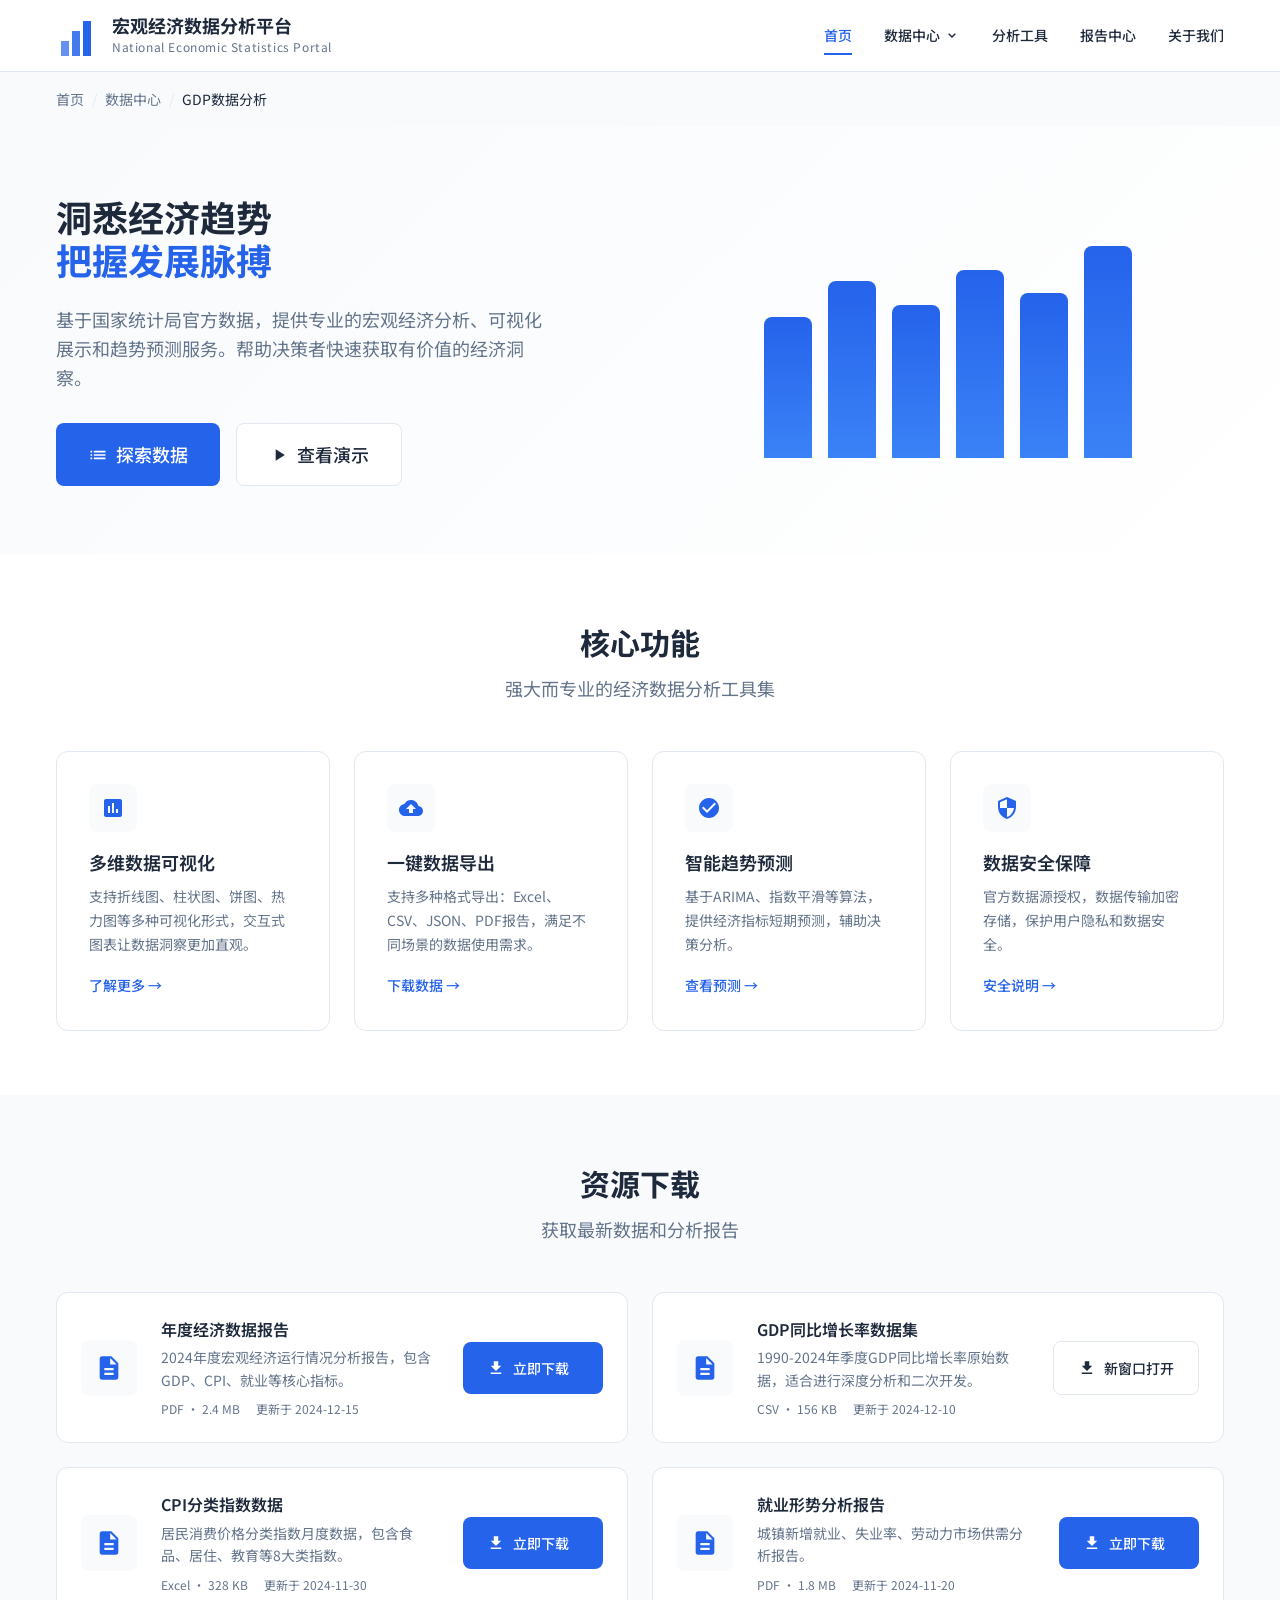
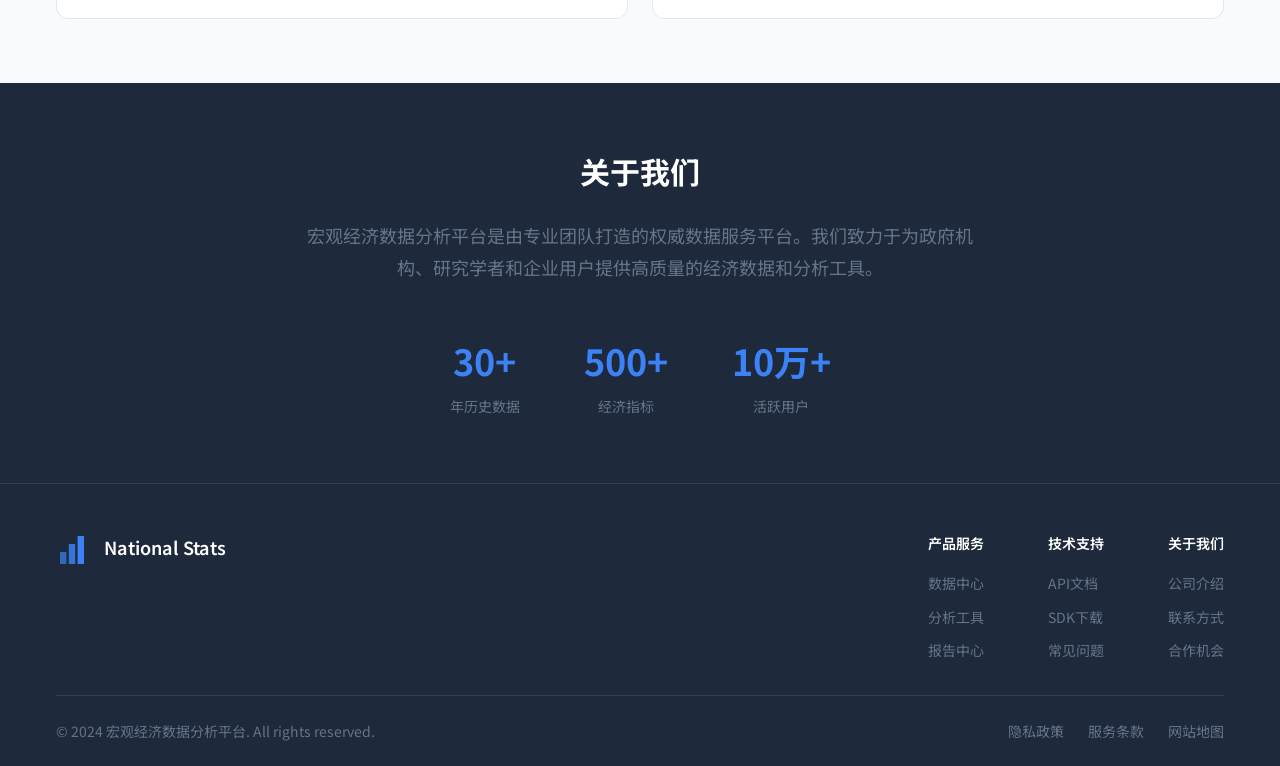
==== docs/index.html @ ad812e1d "Add GitHub Actions CI/CD workflows and documentation website - Add Python CI workflow with test, lin" ====
<!DOCTYPE html>
<html lang="zh-CN">
<head>
    <meta charset="UTF-8">
    <meta name="viewport" content="width=device-width, initial-scale=1.0">
    <meta name="description" content="宏观经济数据分析平台 - 专业的数据分析与可视化工具">
    <meta name="keywords" content="宏观经济,数据分析,GDP,统计,可视化">
    <meta name="author" content="National Stats Team">
    <meta http-equiv="X-UA-Compatible" content="IE=edge">
    <meta name="theme-color" content="#2563eb">
    
    <title>宏观经济数据分析平台 | National Stats</title>
    
    <link rel="preconnect" href="https://fonts.googleapis.com">
    <link rel="preconnect" href="https://fonts.gstatic.com" crossorigin>
    <link href="https://fonts.googleapis.com/css2?family=Noto+Sans+SC:wght@300;400;500;700&display=swap" rel="stylesheet">
    
    <link rel="stylesheet" href="styles/main.css">
    
    <link rel="icon" type="image/svg+xml" href="data:image/svg+xml,<svg xmlns='http://www.w3.org/2000/svg' viewBox='0 0 100 100'><text y='.9em' font-size='90'>📊</text></svg>">
</head>
<body>
    <a href="#main-content" class="skip-link">跳转到主要内容</a>
    
    <header class="header">
        <div class="header__container">
            <div class="header__brand">
                <svg class="header__logo" viewBox="0 0 40 40" aria-hidden="true">
                    <rect x="5" y="25" width="8" height="15" fill="currentColor" opacity="0.7"/>
                    <rect x="16" y="15" width="8" height="25" fill="currentColor" opacity="0.85"/>
                    <rect x="27" y="5" width="8" height="35" fill="currentColor"/>
                </svg>
                <div class="header__titles">
                    <h1 class="header__title">宏观经济数据分析平台</h1>
                    <p class="header__subtitle">National Economic Statistics Portal</p>
                </div>
            </div>
            
            <button class="header__toggle" aria-label="切换导航菜单" aria-expanded="false">
                <span class="header__toggle-bar"></span>
                <span class="header__toggle-bar"></span>
                <span class="header__toggle-bar"></span>
            </button>
            
            <nav class="nav" aria-label="主导航">
                <ul class="nav__list">
                    <li class="nav__item">
                        <a href="#home" class="nav__link nav__link--active">首页</a>
                    </li>
                    <li class="nav__item nav__item--has-submenu">
                        <a href="#data" class="nav__link" aria-expanded="false">
                            数据中心
                            <svg class="nav__arrow" viewBox="0 0 24 24" aria-hidden="true">
                                <path d="M7 10l5 5 5-5" fill="none" stroke="currentColor" stroke-width="2"/>
                            </svg>
                        </a>
                        <ul class="nav__submenu">
                            <li><a href="#gdp" class="nav__submenu-link">GDP数据</a></li>
                            <li><a href="#cpi" class="nav__submenu-link">CPI数据</a></li>
                            <li><a href="#employment" class="nav__submenu-link">就业数据</a></li>
                        </ul>
                    </li>
                    <li class="nav__item">
                        <a href="#analysis" class="nav__link">分析工具</a>
                    </li>
                    <li class="nav__item">
                        <a href="#reports" class="nav__link">报告中心</a>
                    </li>
                    <li class="nav__item">
                        <a href="#about" class="nav__link">关于我们</a>
                    </li>
                </ul>
            </nav>
        </div>
    </header>

    <nav class="breadcrumb" aria-label="面包屑导航">
        <div class="breadcrumb__container">
            <ol class="breadcrumb__list">
                <li class="breadcrumb__item"><a href="#home">首页</a></li>
                <li class="breadcrumb__item"><a href="#data">数据中心</a></li>
                <li class="breadcrumb__item breadcrumb__item--current" aria-current="page">GDP数据分析</li>
            </ol>
        </div>
    </nav>

    <main id="main-content" class="main">
        <section class="hero" id="home">
            <div class="hero__container">
                <div class="hero__content">
                    <h2 class="hero__title">洞悉经济趋势<br><span>把握发展脉搏</span></h2>
                    <p class="hero__description">
                        基于国家统计局官方数据，提供专业的宏观经济分析、可视化展示和趋势预测服务。帮助决策者快速获取有价值的经济洞察。
                    </p>
                    <div class="hero__actions">
                        <a href="#data" class="btn btn--primary btn--lg">
                            <svg class="btn__icon" viewBox="0 0 24 24" aria-hidden="true">
                                <path d="M3 13h2v-2H3v2zm0 4h2v-2H3v2zm0-8h2V7H3v2zm4 4h14v-2H7v2zm0 4h14v-2H7v2zM7 7v2h14V7H7z" fill="currentColor"/>
                            </svg>
                            探索数据
                        </a>
                        <a href="#demo" class="btn btn--secondary btn--lg">
                            <svg class="btn__icon" viewBox="0 0 24 24" aria-hidden="true">
                                <path d="M8 5v14l11-7z" fill="currentColor"/>
                            </svg>
                            查看演示
                        </a>
                    </div>
                </div>
                <div class="hero__visual">
                    <div class="hero__chart">
                        <div class="chart-bar" style="--height: 60%; --delay: 0s;"></div>
                        <div class="chart-bar" style="--height: 75%; --delay: 0.1s;"></div>
                        <div class="chart-bar" style="--height: 65%; --delay: 0.2s;"></div>
                        <div class="chart-bar" style="--height: 80%; --delay: 0.3s;"></div>
                        <div class="chart-bar" style="--height: 70%; --delay: 0.4s;"></div>
                        <div class="chart-bar" style="--height: 90%; --delay: 0.5s;"></div>
                    </div>
                </div>
            </div>
        </section>

        <section class="features" id="analysis">
            <div class="features__container">
                <header class="features__header">
                    <h2 class="features__title">核心功能</h2>
                    <p class="features__subtitle">强大而专业的经济数据分析工具集</p>
                </header>
                
                <div class="features__grid">
                    <article class="feature-card">
                        <div class="feature-card__icon">
                            <svg viewBox="0 0 24 24">
                                <path d="M19 3H5c-1.1 0-2 .9-2 2v14c0 1.1.9 2 2 2h14c1.1 0 2-.9 2-2V5c0-1.1-.9-2-2-2zM9 17H7v-7h2v7zm4 0h-2V7h2v10zm4 0h-2v-4h2v4z" fill="currentColor"/>
                            </svg>
                        </div>
                        <h3 class="feature-card__title">多维数据可视化</h3>
                        <p class="feature-card__description">
                            支持折线图、柱状图、饼图、热力图等多种可视化形式，交互式图表让数据洞察更加直观。
                        </p>
                        <a href="#visualization" class="feature-card__link">了解更多 →</a>
                    </article>
                    
                    <article class="feature-card">
                        <div class="feature-card__icon">
                            <svg viewBox="0 0 24 24">
                                <path d="M19.35 10.04C18.67 6.59 15.64 4 12 4 9.11 4 6.6 5.64 5.35 8.04 2.34 8.36 0 10.91 0 14c0 3.31 2.69 6 6 6h13c2.76 0 5-2.24 5-5 0-2.64-2.05-4.78-4.65-4.96zM14 13v4h-4v-4H7l5-5 5 5h-3z" fill="currentColor"/>
                            </svg>
                        </div>
                        <h3 class="feature-card__title">一键数据导出</h3>
                        <p class="feature-card__description">
                            支持多种格式导出：Excel、CSV、JSON、PDF报告，满足不同场景的数据使用需求。
                        </p>
                        <a href="#download" class="feature-card__link">下载数据 →</a>
                    </article>
                    
                    <article class="feature-card">
                        <div class="feature-card__icon">
                            <svg viewBox="0 0 24 24">
                                <path d="M12 2C6.48 2 2 6.48 2 12s4.48 10 10 10 10-4.48 10-10S17.52 2 12 2zm-2 15l-5-5 1.41-1.41L10 14.17l7.59-7.59L19 8l-9 9z" fill="currentColor"/>
                            </svg>
                        </div>
                        <h3 class="feature-card__title">智能趋势预测</h3>
                        <p class="feature-card__description">
                            基于ARIMA、指数平滑等算法，提供经济指标短期预测，辅助决策分析。
                        </p>
                        <a href="#prediction" class="feature-card__link">查看预测 →</a>
                    </article>
                    
                    <article class="feature-card">
                        <div class="feature-card__icon">
                            <svg viewBox="0 0 24 24">
                                <path d="M12 1L3 5v6c0 5.55 3.84 10.74 9 12 5.16-1.26 9-6.45 9-12V5l-9-4zm0 10.99h7c-.53 4.12-3.28 7.79-7 8.94V12H5V6.3l7-3.11v8.8z" fill="currentColor"/>
                            </svg>
                        </div>
                        <h3 class="feature-card__title">数据安全保障</h3>
                        <p class="feature-card__description">
                            官方数据源授权，数据传输加密存储，保护用户隐私和数据安全。
                        </p>
                        <a href="#security" class="feature-card__link">安全说明 →</a>
                    </article>
                </div>
            </div>
        </section>

        <section class="downloads" id="download">
            <div class="downloads__container">
                <header class="downloads__header">
                    <h2 class="downloads__title">资源下载</h2>
                    <p class="downloads__subtitle">获取最新数据和分析报告</p>
                </header>
                
                <div class="downloads__grid">
                    <article class="download-card">
                        <div class="download-card__icon">
                            <svg viewBox="0 0 24 24">
                                <path d="M14 2H6c-1.1 0-1.99.9-1.99 2L4 20c0 1.1.89 2 1.99 2H18c1.1 0 2-.9 2-2V8l-6-6zm2 16H8v-2h8v2zm0-4H8v-2h8v2zm-3-5V3.5L18.5 9H13z" fill="currentColor"/>
                            </svg>
                        </div>
                        <div class="download-card__content">
                            <h3 class="download-card__title">年度经济数据报告</h3>
                            <p class="download-card__description">2024年度宏观经济运行情况分析报告，包含GDP、CPI、就业等核心指标。</p>
                            <div class="download-card__meta">
                                <span class="download-card__size">PDF • 2.4 MB</span>
                                <span class="download-card__date">更新于 2024-12-15</span>
                            </div>
                        </div>
                        <div class="download-card__action">
                            <button class="download-btn" 
                                    data-file="reports/annual_2024.pdf" 
                                    data-filename="年度经济数据报告2024.pdf"
                                    data-mode="direct"
                                    aria-label="下载年度经济数据报告">
                                <svg class="download-btn__icon" viewBox="0 0 24 24" aria-hidden="true">
                                    <path d="M19 9h-4V3H9v6H5l7 7 7-7zM5 18v2h14v-2H5z" fill="currentColor"/>
                                </svg>
                                <span class="download-btn__text">立即下载</span>
                                <div class="download-btn__progress" aria-hidden="true">
                                    <svg class="download-btn__spinner" viewBox="0 0 24 24">
                                        <circle cx="12" cy="12" r="10" fill="none" stroke="currentColor" stroke-width="2" stroke-dasharray="31.4" stroke-dashoffset="10"/>
                                    </svg>
                                </div>
                            </button>
                        </div>
                    </article>
                    
                    <article class="download-card">
                        <div class="download-card__icon">
                            <svg viewBox="0 0 24 24">
                                <path d="M14 2H6c-1.1 0-1.99.9-1.99 2L4 20c0 1.1.89 2 1.99 2H18c1.1 0 2-.9 2-2V8l-6-6zm2 16H8v-2h8v2zm0-4H8v-2h8v2zm-3-5V3.5L18.5 9H13z" fill="currentColor"/>
                            </svg>
                        </div>
                        <div class="download-card__content">
                            <h3 class="download-card__title">GDP同比增长率数据集</h3>
                            <p class="download-card__description">1990-2024年季度GDP同比增长率原始数据，适合进行深度分析和二次开发。</p>
                            <div class="download-card__meta">
                                <span class="download-card__size">CSV • 156 KB</span>
                                <span class="download-card__date">更新于 2024-12-10</span>
                            </div>
                        </div>
                        <div class="download-card__action">
                            <button class="download-btn download-btn--secondary" 
                                    data-file="data/gdp_yoy_1990_2024.csv" 
                                    data-filename="GDP同比增长率数据.csv"
                                    data-mode="new-window"
                                    aria-label="下载GDP数据">
                                <svg class="download-btn__icon" viewBox="0 0 24 24" aria-hidden="true">
                                    <path d="M19 9h-4V3H9v6H5l7 7 7-7zM5 18v2h14v-2H5z" fill="currentColor"/>
                                </svg>
                                <span class="download-btn__text">新窗口打开</span>
                                <div class="download-btn__progress" aria-hidden="true">
                                    <svg class="download-btn__spinner" viewBox="0 0 24 24">
                                        <circle cx="12" cy="12" r="10" fill="none" stroke="currentColor" stroke-width="2" stroke-dasharray="31.4" stroke-dashoffset="10"/>
                                    </svg>
                                </div>
                            </button>
                        </div>
                    </article>
                    
                    <article class="download-card">
                        <div class="download-card__icon">
                            <svg viewBox="0 0 24 24">
                                <path d="M14 2H6c-1.1 0-1.99.9-1.99 2L4 20c0 1.1.89 2 1.99 2H18c1.1 0 2-.9 2-2V8l-6-6zm2 16H8v-2h8v2zm0-4H8v-2h8v2zm-3-5V3.5L18.5 9H13z" fill="currentColor"/>
                            </svg>
                        </div>
                        <div class="download-card__content">
                            <h3 class="download-card__title">CPI分类指数数据</h3>
                            <p class="download-card__description">居民消费价格分类指数月度数据，包含食品、居住、教育等8大类指数。</p>
                            <div class="download-card__meta">
                                <span class="download-card__size">Excel • 328 KB</span>
                                <span class="download-card__date">更新于 2024-11-30</span>
                            </div>
                        </div>
                        <div class="download-card__action">
                            <button class="download-btn" 
                                    data-file="data/cpi_index.xlsx" 
                                    data-filename="CPI分类指数数据.xlsx"
                                    data-mode="direct"
                                    aria-label="下载CPI数据">
                                <svg class="download-btn__icon" viewBox="0 0 24 24" aria-hidden="true">
                                    <path d="M19 9h-4V3H9v6H5l7 7 7-7zM5 18v2h14v-2H5z" fill="currentColor"/>
                                </svg>
                                <span class="download-btn__text">立即下载</span>
                                <div class="download-btn__progress" aria-hidden="true">
                                    <svg class="download-btn__spinner" viewBox="0 0 24 24">
                                        <circle cx="12" cy="12" r="10" fill="none" stroke="currentColor" stroke-width="2" stroke-dasharray="31.4" stroke-dashoffset="10"/>
                                    </svg>
                                </div>
                            </button>
                        </div>
                    </article>
                    
                    <article class="download-card">
                        <div class="download-card__icon">
                            <svg viewBox="0 0 24 24">
                                <path d="M14 2H6c-1.1 0-1.99.9-1.99 2L4 20c0 1.1.89 2 1.99 2H18c1.1 0 2-.9 2-2V8l-6-6zm2 16H8v-2h8v2zm0-4H8v-2h8v2zm-3-5V3.5L18.5 9H13z" fill="currentColor"/>
                            </svg>
                        </div>
                        <div class="download-card__content">
                            <h3 class="download-card__title">就业形势分析报告</h3>
                            <p class="download-card__description">城镇新增就业、失业率、劳动力市场供需分析报告。</p>
                            <div class="download-card__meta">
                                <span class="download-card__size">PDF • 1.8 MB</span>
                                <span class="download-card__date">更新于 2024-11-20</span>
                            </div>
                        </div>
                        <div class="download-card__action">
                            <button class="download-btn" 
                                    data-file="reports/employment_2024.pdf" 
                                    data-filename="就业形势分析报告2024.pdf"
                                    data-mode="direct"
                                    aria-label="下载就业报告">
                                <svg class="download-btn__icon" viewBox="0 0 24 24" aria-hidden="true">
                                    <path d="M19 9h-4V3H9v6H5l7 7 7-7zM5 18v2h14v-2H5z" fill="currentColor"/>
                                </svg>
                                <span class="download-btn__text">立即下载</span>
                                <div class="download-btn__progress" aria-hidden="true">
                                    <svg class="download-btn__spinner" viewBox="0 0 24 24">
                                        <circle cx="12" cy="12" r="10" fill="none" stroke="currentColor" stroke-width="2" stroke-dasharray="31.4" stroke-dashoffset="10"/>
                                    </svg>
                                </div>
                            </button>
                        </div>
                    </article>
                </div>
            </div>
        </section>

        <section class="about" id="about">
            <div class="about__container">
                <div class="about__content">
                    <h2 class="about__title">关于我们</h2>
                    <p class="about__description">
                        宏观经济数据分析平台是由专业团队打造的权威数据服务平台。我们致力于为政府机构、研究学者和企业用户提供高质量的经济数据和分析工具。
                    </p>
                    <div class="about__stats">
                        <div class="stat">
                            <span class="stat__value">30+</span>
                            <span class="stat__label">年历史数据</span>
                        </div>
                        <div class="stat">
                            <span class="stat__value">500+</span>
                            <span class="stat__label">经济指标</span>
                        </div>
                        <div class="stat">
                            <span class="stat__value">10万+</span>
                            <span class="stat__label">活跃用户</span>
                        </div>
                    </div>
                </div>
            </div>
        </section>
    </main>

    <footer class="footer">
        <div class="footer__container">
            <div class="footer__main">
                <div class="footer__brand">
                    <svg class="footer__logo" viewBox="0 0 40 40" aria-hidden="true">
                        <rect x="5" y="25" width="8" height="15" fill="currentColor" opacity="0.7"/>
                        <rect x="16" y="15" width="8" height="25" fill="currentColor" opacity="0.85"/>
                        <rect x="27" y="5" width="8" height="35" fill="currentColor"/>
                    </svg>
                    <span class="footer__name">National Stats</span>
                </div>
                <nav class="footer__nav" aria-label="页脚导航">
                    <div class="footer__section">
                        <h4 class="footer__heading">产品服务</h4>
                        <ul class="footer__list">
                            <li><a href="#data">数据中心</a></li>
                            <li><a href="#analysis">分析工具</a></li>
                            <li><a href="#reports">报告中心</a></li>
                        </ul>
                    </div>
                    <div class="footer__section">
                        <h4 class="footer__heading">技术支持</h4>
                        <ul class="footer__list">
                            <li><a href="#api">API文档</a></li>
                            <li><a href="#sdk">SDK下载</a></li>
                            <li><a href="#faq">常见问题</a></li>
                        </ul>
                    </div>
                    <div class="footer__section">
                        <h4 class="footer__heading">关于我们</h4>
                        <ul class="footer__list">
                            <li><a href="#company">公司介绍</a></li>
                            <li><a href="#contact">联系方式</a></li>
                            <li><a href="#cooperation">合作机会</a></li>
                        </ul>
                    </div>
                </nav>
            </div>
            <div class="footer__bottom">
                <p class="footer__copyright">
                    © 2024 宏观经济数据分析平台. All rights reserved.
                </p>
                <div class="footer__links">
                    <a href="#privacy">隐私政策</a>
                    <a href="#terms">服务条款</a>
                    <a href="#sitemap">网站地图</a>
                </div>
            </div>
        </div>
    </footer>

    <button class="back-to-top" aria-label="返回顶部" aria-hidden="true">
        <svg viewBox="0 0 24 24">
            <path d="M7.41 15.41L12 10.83l4.59 4.58L18 14l-6-6-6 6z" fill="currentColor"/>
        </svg>
    </button>

    <div class="toast-container" aria-live="polite" aria-atomic="true"></div>

    <script src="scripts/main.js" type="module"></script>
</body>
</html>
---- docs/styles/main.css ----
:root {
    --color-primary: #2563eb;
    --color-primary-dark: #1d4ed8;
    --color-primary-light: #3b82f6;
    --color-secondary: #64748b;
    --color-success: #10b981;
    --color-error: #ef4444;
    --color-warning: #f59e0b;
    
    --color-bg: #ffffff;
    --color-bg-alt: #f8fafc;
    --color-bg-dark: #1e293b;
    --color-text: #1e293b;
    --color-text-light: #64748b;
    --color-text-inverse: #ffffff;
    --color-border: #e2e8f0;
    
    --font-family: 'Noto Sans SC', -apple-system, BlinkMacSystemFont, 'Segoe UI', Roboto, sans-serif;
    --font-size-xs: 0.75rem;
    --font-size-sm: 0.875rem;
    --font-size-base: 1rem;
    --font-size-lg: 1.125rem;
    --font-size-xl: 1.25rem;
    --font-size-2xl: 1.5rem;
    --font-size-3xl: 1.875rem;
    --font-size-4xl: 2.25rem;
    
    --spacing-xs: 0.25rem;
    --spacing-sm: 0.5rem;
    --spacing-md: 1rem;
    --spacing-lg: 1.5rem;
    --spacing-xl: 2rem;
    --spacing-2xl: 3rem;
    --spacing-3xl: 4rem;
    
    --radius-sm: 0.25rem;
    --radius-md: 0.5rem;
    --radius-lg: 0.75rem;
    --radius-xl: 1rem;
    --radius-full: 9999px;
    
    --shadow-sm: 0 1px 2px 0 rgb(0 0 0 / 0.05);
    --shadow-md: 0 4px 6px -1px rgb(0 0 0 / 0.1), 0 2px 4px -2px rgb(0 0 0 / 0.1);
    --shadow-lg: 0 10px 15px -3px rgb(0 0 0 / 0.1), 0 4px 6px -4px rgb(0 0 0 / 0.1);
    --shadow-xl: 0 20px 25px -5px rgb(0 0 0 / 0.1), 0 8px 10px -6px rgb(0 0 0 / 0.1);
    
    --transition-fast: 150ms ease;
    --transition-base: 250ms ease;
    --transition-slow: 350ms ease;
    
    --header-height: 72px;
    --container-max: 1200px;
}

*,
*::before,
*::after {
    box-sizing: border-box;
    margin: 0;
    padding: 0;
}

html {
    scroll-behavior: smooth;
    -webkit-font-smoothing: antialiased;
    -moz-osx-font-smoothing: grayscale;
}

body {
    font-family: var(--font-family);
    font-size: var(--font-size-base);
    line-height: 1.6;
    color: var(--color-text);
    background-color: var(--color-bg);
}

img {
    max-width: 100%;
    height: auto;
    display: block;
}

a {
    color: var(--color-primary);
    text-decoration: none;
    transition: color var(--transition-fast);
}

a:hover {
    color: var(--color-primary-dark);
}

button {
    font-family: inherit;
    cursor: pointer;
    border: none;
    background: none;
}

ul, ol {
    list-style: none;
}

.sr-only {
    position: absolute;
    width: 1px;
    height: 1px;
    padding: 0;
    margin: -1px;
    overflow: hidden;
    clip: rect(0, 0, 0, 0);
    white-space: nowrap;
    border: 0;
}

.skip-link {
    position: absolute;
    top: -100%;
    left: 50%;
    transform: translateX(-50%);
    padding: var(--spacing-sm) var(--spacing-md);
    background: var(--color-primary);
    color: var(--color-text-inverse);
    border-radius: var(--radius-md);
    z-index: 10000;
    transition: top var(--transition-fast);
}

.skip-link:focus {
    top: var(--spacing-md);
}

.container {
    width: 100%;
    max-width: var(--container-max);
    margin: 0 auto;
    padding: 0 var(--spacing-md);
}

.header {
    position: fixed;
    top: 0;
    left: 0;
    right: 0;
    height: var(--header-height);
    background: var(--color-bg);
    border-bottom: 1px solid var(--color-border);
    z-index: 1000;
}

.header__container {
    display: flex;
    align-items: center;
    justify-content: space-between;
    height: 100%;
    max-width: var(--container-max);
    margin: 0 auto;
    padding: 0 var(--spacing-md);
}

.header__brand {
    display: flex;
    align-items: center;
    gap: var(--spacing-md);
}

.header__logo {
    width: 40px;
    height: 40px;
    color: var(--color-primary);
}

.header__titles {
    display: flex;
    flex-direction: column;
}

.header__title {
    font-size: var(--font-size-lg);
    font-weight: 700;
    color: var(--color-text);
    line-height: 1.2;
}

.header__subtitle {
    font-size: var(--font-size-xs);
    color: var(--color-text-light);
    letter-spacing: 0.05em;
}

.header__toggle {
    display: none;
    flex-direction: column;
    justify-content: center;
    gap: 5px;
    width: 32px;
    height: 32px;
    padding: 4px;
}

.header__toggle-bar {
    width: 100%;
    height: 2px;
    background: var(--color-text);
    border-radius: var(--radius-full);
    transition: transform var(--transition-fast), opacity var(--transition-fast);
}

.nav__list {
    display: flex;
    align-items: center;
    gap: var(--spacing-xl);
}

.nav__link {
    display: flex;
    align-items: center;
    gap: var(--spacing-xs);
    padding: var(--spacing-sm) 0;
    font-size: var(--font-size-sm);
    font-weight: 500;
    color: var(--color-text);
    position: relative;
}

.nav__link::after {
    content: '';
    position: absolute;
    bottom: 0;
    left: 0;
    width: 0;
    height: 2px;
    background: var(--color-primary);
    transition: width var(--transition-base);
}

.nav__link:hover::after,
.nav__link--active::after {
    width: 100%;
}

.nav__link--active {
    color: var(--color-primary);
}

.nav__arrow {
    width: 16px;
    height: 16px;
    transition: transform var(--transition-fast);
}

.nav__item--has-submenu {
    position: relative;
}

.nav__submenu {
    position: absolute;
    top: 100%;
    left: 0;
    min-width: 180px;
    padding: var(--spacing-sm) 0;
    background: var(--color-bg);
    border: 1px solid var(--color-border);
    border-radius: var(--radius-md);
    box-shadow: var(--shadow-lg);
    opacity: 0;
    visibility: hidden;
    transform: translateY(-10px);
    transition: all var(--transition-fast);
}

.nav__item--has-submenu:hover .nav__submenu {
    opacity: 1;
    visibility: visible;
    transform: translateY(0);
}

.nav__item--has-submenu:hover .nav__arrow {
    transform: rotate(180deg);
}

.nav__submenu-link {
    display: block;
    padding: var(--spacing-sm) var(--spacing-md);
    font-size: var(--font-size-sm);
    color: var(--color-text);
    transition: background var(--transition-fast), color var(--transition-fast);
}

.nav__submenu-link:hover {
    background: var(--color-bg-alt);
    color: var(--color-primary);
}

.breadcrumb {
    padding: var(--spacing-md) 0;
    background: var(--color-bg-alt);
    margin-top: var(--header-height);
}

.breadcrumb__container {
    max-width: var(--container-max);
    margin: 0 auto;
    padding: 0 var(--spacing-md);
}

.breadcrumb__list {
    display: flex;
    align-items: center;
    gap: var(--spacing-sm);
    font-size: var(--font-size-sm);
}

.breadcrumb__item {
    display: flex;
    align-items: center;
    gap: var(--spacing-sm);
    color: var(--color-text-light);
}

.breadcrumb__item:not(:last-child)::after {
    content: '/';
    color: var(--color-border);
}

.breadcrumb__item a {
    color: var(--color-text-light);
}

.breadcrumb__item a:hover {
    color: var(--color-primary);
}

.breadcrumb__item--current {
    color: var(--color-text);
}

.main {
    min-height: 100vh;
}

.hero {
    padding: var(--spacing-3xl) 0;
    background: linear-gradient(135deg, var(--color-bg-alt) 0%, var(--color-bg) 100%);
}

.hero__container {
    display: grid;
    grid-template-columns: 1fr 1fr;
    gap: var(--spacing-3xl);
    align-items: center;
    max-width: var(--container-max);
    margin: 0 auto;
    padding: 0 var(--spacing-md);
}

.hero__title {
    font-size: var(--font-size-4xl);
    font-weight: 700;
    line-height: 1.2;
    color: var(--color-text);
    margin-bottom: var(--spacing-lg);
}

.hero__title span {
    color: var(--color-primary);
}

.hero__description {
    font-size: var(--font-size-lg);
    color: var(--color-text-light);
    margin-bottom: var(--spacing-xl);
    max-width: 500px;
}

.hero__actions {
    display: flex;
    gap: var(--spacing-md);
    flex-wrap: wrap;
}

.hero__visual {
    display: flex;
    justify-content: center;
    align-items: center;
}

.hero__chart {
    display: flex;
    align-items: flex-end;
    gap: var(--spacing-md);
    height: 300px;
    padding: var(--spacing-xl);
}

.chart-bar {
    width: 48px;
    height: var(--height);
    background: linear-gradient(180deg, var(--color-primary) 0%, var(--color-primary-light) 100%);
    border-radius: var(--radius-md) var(--radius-md) 0 0;
    animation: grow-bar 1s ease-out forwards;
    animation-delay: var(--delay);
    transform-origin: bottom;
    transform: scaleY(0);
}

@keyframes grow-bar {
    to {
        transform: scaleY(1);
    }
}

.btn {
    display: inline-flex;
    align-items: center;
    justify-content: center;
    gap: var(--spacing-sm);
    padding: var(--spacing-md) var(--spacing-lg);
    font-size: var(--font-size-base);
    font-weight: 500;
    border-radius: var(--radius-md);
    transition: all var(--transition-fast);
    cursor: pointer;
}

.btn--primary {
    background: var(--color-primary);
    color: var(--color-text-inverse);
}

.btn--primary:hover {
    background: var(--color-primary-dark);
    color: var(--color-text-inverse);
    transform: translateY(-2px);
    box-shadow: var(--shadow-md);
}

.btn--secondary {
    background: var(--color-bg);
    color: var(--color-text);
    border: 1px solid var(--color-border);
}

.btn--secondary:hover {
    background: var(--color-bg-alt);
    border-color: var(--color-primary);
    color: var(--color-primary);
}

.btn--lg {
    padding: var(--spacing-md) var(--spacing-xl);
    font-size: var(--font-size-lg);
}

.btn__icon {
    width: 20px;
    height: 20px;
}

.features {
    padding: var(--spacing-3xl) 0;
    background: var(--color-bg);
}

.features__container {
    max-width: var(--container-max);
    margin: 0 auto;
    padding: 0 var(--spacing-md);
}

.features__header {
    text-align: center;
    margin-bottom: var(--spacing-2xl);
}

.features__title {
    font-size: var(--font-size-3xl);
    font-weight: 700;
    color: var(--color-text);
    margin-bottom: var(--spacing-sm);
}

.features__subtitle {
    font-size: var(--font-size-lg);
    color: var(--color-text-light);
}

.features__grid {
    display: grid;
    grid-template-columns: repeat(4, 1fr);
    gap: var(--spacing-lg);
}

.feature-card {
    padding: var(--spacing-xl);
    background: var(--color-bg);
    border: 1px solid var(--color-border);
    border-radius: var(--radius-lg);
    transition: all var(--transition-base);
}

.feature-card:hover {
    border-color: var(--color-primary);
    box-shadow: var(--shadow-lg);
    transform: translateY(-4px);
}

.feature-card__icon {
    width: 48px;
    height: 48px;
    display: flex;
    align-items: center;
    justify-content: center;
    background: var(--color-bg-alt);
    border-radius: var(--radius-md);
    margin-bottom: var(--spacing-md);
    color: var(--color-primary);
}

.feature-card__icon svg {
    width: 24px;
    height: 24px;
}

.feature-card__title {
    font-size: var(--font-size-lg);
    font-weight: 600;
    color: var(--color-text);
    margin-bottom: var(--spacing-sm);
}

.feature-card__description {
    font-size: var(--font-size-sm);
    color: var(--color-text-light);
    margin-bottom: var(--spacing-md);
    line-height: 1.7;
}

.feature-card__link {
    font-size: var(--font-size-sm);
    font-weight: 500;
    color: var(--color-primary);
}

.feature-card__link:hover {
    color: var(--color-primary-dark);
}

.downloads {
    padding: var(--spacing-3xl) 0;
    background: var(--color-bg-alt);
}

.downloads__container {
    max-width: var(--container-max);
    margin: 0 auto;
    padding: 0 var(--spacing-md);
}

.downloads__header {
    text-align: center;
    margin-bottom: var(--spacing-2xl);
}

.downloads__title {
    font-size: var(--font-size-3xl);
    font-weight: 700;
    color: var(--color-text);
    margin-bottom: var(--spacing-sm);
}

.downloads__subtitle {
    font-size: var(--font-size-lg);
    color: var(--color-text-light);
}

.downloads__grid {
    display: grid;
    grid-template-columns: repeat(2, 1fr);
    gap: var(--spacing-lg);
}

.download-card {
    display: flex;
    align-items: center;
    gap: var(--spacing-lg);
    padding: var(--spacing-lg);
    background: var(--color-bg);
    border: 1px solid var(--color-border);
    border-radius: var(--radius-lg);
    transition: all var(--transition-base);
}

.download-card:hover {
    border-color: var(--color-primary);
    box-shadow: var(--shadow-md);
}

.download-card__icon {
    flex-shrink: 0;
    width: 56px;
    height: 56px;
    display: flex;
    align-items: center;
    justify-content: center;
    background: var(--color-bg-alt);
    border-radius: var(--radius-md);
    color: var(--color-primary);
}

.download-card__icon svg {
    width: 28px;
    height: 28px;
}

.download-card__content {
    flex: 1;
    min-width: 0;
}

.download-card__title {
    font-size: var(--font-size-base);
    font-weight: 600;
    color: var(--color-text);
    margin-bottom: var(--spacing-xs);
}

.download-card__description {
    font-size: var(--font-size-sm);
    color: var(--color-text-light);
    margin-bottom: var(--spacing-sm);
    display: -webkit-box;
    -webkit-line-clamp: 2;
    -webkit-box-orient: vertical;
    overflow: hidden;
}

.download-card__meta {
    display: flex;
    gap: var(--spacing-md);
    font-size: var(--font-size-xs);
    color: var(--color-text-light);
}

.download-card__action {
    flex-shrink: 0;
}

.download-btn {
    display: inline-flex;
    align-items: center;
    gap: var(--spacing-sm);
    padding: var(--spacing-md) var(--spacing-lg);
    min-width: 140px;
    min-height: 48px;
    background: var(--color-primary);
    color: var(--color-text-inverse);
    border-radius: var(--radius-md);
    font-size: var(--font-size-sm);
    font-weight: 500;
    transition: all var(--transition-fast);
    position: relative;
    overflow: hidden;
}

.download-btn:hover {
    background: var(--color-primary-dark);
}

.download-btn:active {
    transform: scale(0.98);
}

.download-btn--secondary {
    background: var(--color-bg);
    color: var(--color-text);
    border: 1px solid var(--color-border);
}

.download-btn--secondary:hover {
    background: var(--color-bg-alt);
    border-color: var(--color-primary);
    color: var(--color-primary);
}

.download-btn__icon {
    width: 18px;
    height: 18px;
}

.download-btn__progress {
    display: none;
    position: absolute;
    right: var(--spacing-md);
}

.download-btn__spinner {
    width: 20px;
    height: 20px;
    animation: spin 1s linear infinite;
}

.download-btn--loading .download-btn__text {
    padding-right: var(--spacing-xl);
}

.download-btn--loading .download-btn__progress {
    display: block;
}

.download-btn--loading .download-btn__icon,
.download-btn--loading .download-btn__text {
    opacity: 0.7;
}

@keyframes spin {
    from { transform: rotate(0deg); }
    to { transform: rotate(360deg); }
}

.download-btn--success {
    background: var(--color-success);
    pointer-events: none;
}

.download-btn--error {
    background: var(--color-error);
}

.about {
    padding: var(--spacing-3xl) 0;
    background: var(--color-bg-dark);
    color: var(--color-text-inverse);
}

.about__container {
    max-width: var(--container-max);
    margin: 0 auto;
    padding: 0 var(--spacing-md);
    text-align: center;
}

.about__title {
    font-size: var(--font-size-3xl);
    font-weight: 700;
    margin-bottom: var(--spacing-lg);
}

.about__description {
    font-size: var(--font-size-lg);
    color: var(--color-text-light);
    max-width: 700px;
    margin: 0 auto var(--spacing-2xl);
    line-height: 1.8;
}

.about__stats {
    display: flex;
    justify-content: center;
    gap: var(--spacing-3xl);
}

.stat {
    text-align: center;
}

.stat__value {
    display: block;
    font-size: var(--font-size-4xl);
    font-weight: 700;
    color: var(--color-primary-light);
    margin-bottom: var(--spacing-xs);
}

.stat__label {
    font-size: var(--font-size-sm);
    color: var(--color-text-light);
}

.footer {
    padding: var(--spacing-2xl) 0 var(--spacing-lg);
    background: var(--color-bg-dark);
    color: var(--color-text-inverse);
    border-top: 1px solid rgba(255, 255, 255, 0.1);
}

.footer__container {
    max-width: var(--container-max);
    margin: 0 auto;
    padding: 0 var(--spacing-md);
}

.footer__main {
    display: flex;
    justify-content: space-between;
    align-items: flex-start;
    padding-bottom: var(--spacing-xl);
    border-bottom: 1px solid rgba(255, 255, 255, 0.1);
    margin-bottom: var(--spacing-lg);
}

.footer__brand {
    display: flex;
    align-items: center;
    gap: var(--spacing-md);
}

.footer__logo {
    width: 32px;
    height: 32px;
    color: var(--color-primary-light);
}

.footer__name {
    font-size: var(--font-size-lg);
    font-weight: 600;
}

.footer__nav {
    display: flex;
    gap: var(--spacing-3xl);
}

.footer__heading {
    font-size: var(--font-size-sm);
    font-weight: 600;
    margin-bottom: var(--spacing-md);
    color: var(--color-text-inverse);
}

.footer__list {
    display: flex;
    flex-direction: column;
    gap: var(--spacing-sm);
}

.footer__list a {
    font-size: var(--font-size-sm);
    color: var(--color-text-light);
    transition: color var(--transition-fast);
}

.footer__list a:hover {
    color: var(--color-primary-light);
}

.footer__bottom {
    display: flex;
    justify-content: space-between;
    align-items: center;
}

.footer__copyright {
    font-size: var(--font-size-sm);
    color: var(--color-text-light);
}

.footer__links {
    display: flex;
    gap: var(--spacing-lg);
}

.footer__links a {
    font-size: var(--font-size-sm);
    color: var(--color-text-light);
}

.footer__links a:hover {
    color: var(--color-primary-light);
}

.back-to-top {
    position: fixed;
    bottom: var(--spacing-xl);
    right: var(--spacing-xl);
    width: 48px;
    height: 48px;
    display: flex;
    align-items: center;
    justify-content: center;
    background: var(--color-primary);
    color: var(--color-text-inverse);
    border-radius: var(--radius-full);
    box-shadow: var(--shadow-lg);
    opacity: 0;
    visibility: hidden;
    transform: translateY(20px);
    transition: all var(--transition-base);
    z-index: 999;
}

.back-to-top:hover {
    background: var(--color-primary-dark);
    transform: translateY(-2px);
}

.back-to-top--visible {
    opacity: 1;
    visibility: visible;
    transform: translateY(0);
}

.back-to-top svg {
    width: 24px;
    height: 24px;
}

.toast-container {
    position: fixed;
    bottom: var(--spacing-xl);
    left: 50%;
    transform: translateX(-50%);
    z-index: 10000;
    display: flex;
    flex-direction: column;
    gap: var(--spacing-sm);
    pointer-events: none;
}

.toast {
    display: flex;
    align-items: center;
    gap: var(--spacing-md);
    padding: var(--spacing-md) var(--spacing-lg);
    background: var(--color-bg-dark);
    color: var(--color-text-inverse);
    border-radius: var(--radius-md);
    box-shadow: var(--shadow-lg);
    animation: toast-in 0.3s ease;
}

.toast--success {
    background: var(--color-success);
}

.toast--error {
    background: var(--color-error);
}

.toast--warning {
    background: var(--color-warning);
    color: var(--color-text);
}

.toast__icon {
    width: 20px;
    height: 20px;
    flex-shrink: 0;
}

.toast__message {
    font-size: var(--font-size-sm);
}

.toast--hiding {
    animation: toast-out 0.3s ease forwards;
}

@keyframes toast-in {
    from {
        opacity: 0;
        transform: translateY(20px);
    }
    to {
        opacity: 1;
        transform: translateY(0);
    }
}

@keyframes toast-out {
    from {
        opacity: 1;
        transform: translateY(0);
    }
    to {
        opacity: 0;
        transform: translateY(-20px);
    }
}

@media (max-width: 1024px) {
    .features__grid {
        grid-template-columns: repeat(2, 1fr);
    }
    
    .downloads__grid {
        grid-template-columns: 1fr;
    }
    
    .hero__container {
        grid-template-columns: 1fr;
        text-align: center;
    }
    
    .hero__description {
        margin: 0 auto var(--spacing-xl);
    }
    
    .hero__actions {
        justify-content: center;
    }
    
    .hero__visual {
        display: none;
    }
    
    .footer__main {
        flex-direction: column;
        gap: var(--spacing-xl);
    }
    
    .footer__nav {
        flex-wrap: wrap;
        gap: var(--spacing-xl);
    }
}

@media (max-width: 768px) {
    :root {
        --header-height: 64px;
    }
    
    .header__toggle {
        display: flex;
    }
    
    .nav {
        position: fixed;
        top: var(--header-height);
        left: 0;
        right: 0;
        background: var(--color-bg);
        border-bottom: 1px solid var(--color-border);
        padding: var(--spacing-md);
        transform: translateY(-100%);
        opacity: 0;
        visibility: hidden;
        transition: all var(--transition-base);
    }
    
    .nav--open {
        transform: translateY(0);
        opacity: 1;
        visibility: visible;
    }
    
    .nav__list {
        flex-direction: column;
        gap: 0;
    }
    
    .nav__link {
        padding: var(--spacing-md);
        width: 100%;
    }
    
    .nav__submenu {
        position: static;
        box-shadow: none;
        border: none;
        padding-left: var(--spacing-md);
        opacity: 1;
        visibility: visible;
        transform: none;
        display: none;
    }
    
    .nav__item--has-submenu:hover .nav__submenu {
        display: block;
    }
    
    .hero__title {
        font-size: var(--font-size-3xl);
    }
    
    .features__grid {
        grid-template-columns: 1fr;
    }
    
    .about__stats {
        flex-direction: column;
        gap: var(--spacing-xl);
    }
    
    .footer__bottom {
        flex-direction: column;
        gap: var(--spacing-md);
        text-align: center;
    }
    
    .back-to-top {
        bottom: var(--spacing-lg);
        right: var(--spacing-lg);
        width: 40px;
        height: 40px;
    }
    
    .download-card {
        flex-direction: column;
        text-align: center;
    }
    
    .download-card__action {
        width: 100%;
    }
    
    .download-btn {
        width: 100%;
        justify-content: center;
    }
}

@media (prefers-reduced-motion: reduce) {
    *,
    *::before,
    *::after {
        animation-duration: 0.01ms !important;
        animation-iteration-count: 1 !important;
        transition-duration: 0.01ms !important;
    }
    
    html {
        scroll-behavior: auto;
    }
}

@media (prefers-contrast: high) {
    :root {
        --color-border: #000;
    }
    
    .feature-card,
    .download-card,
    .btn,
    .download-btn {
        border-width: 2px;
    }
}
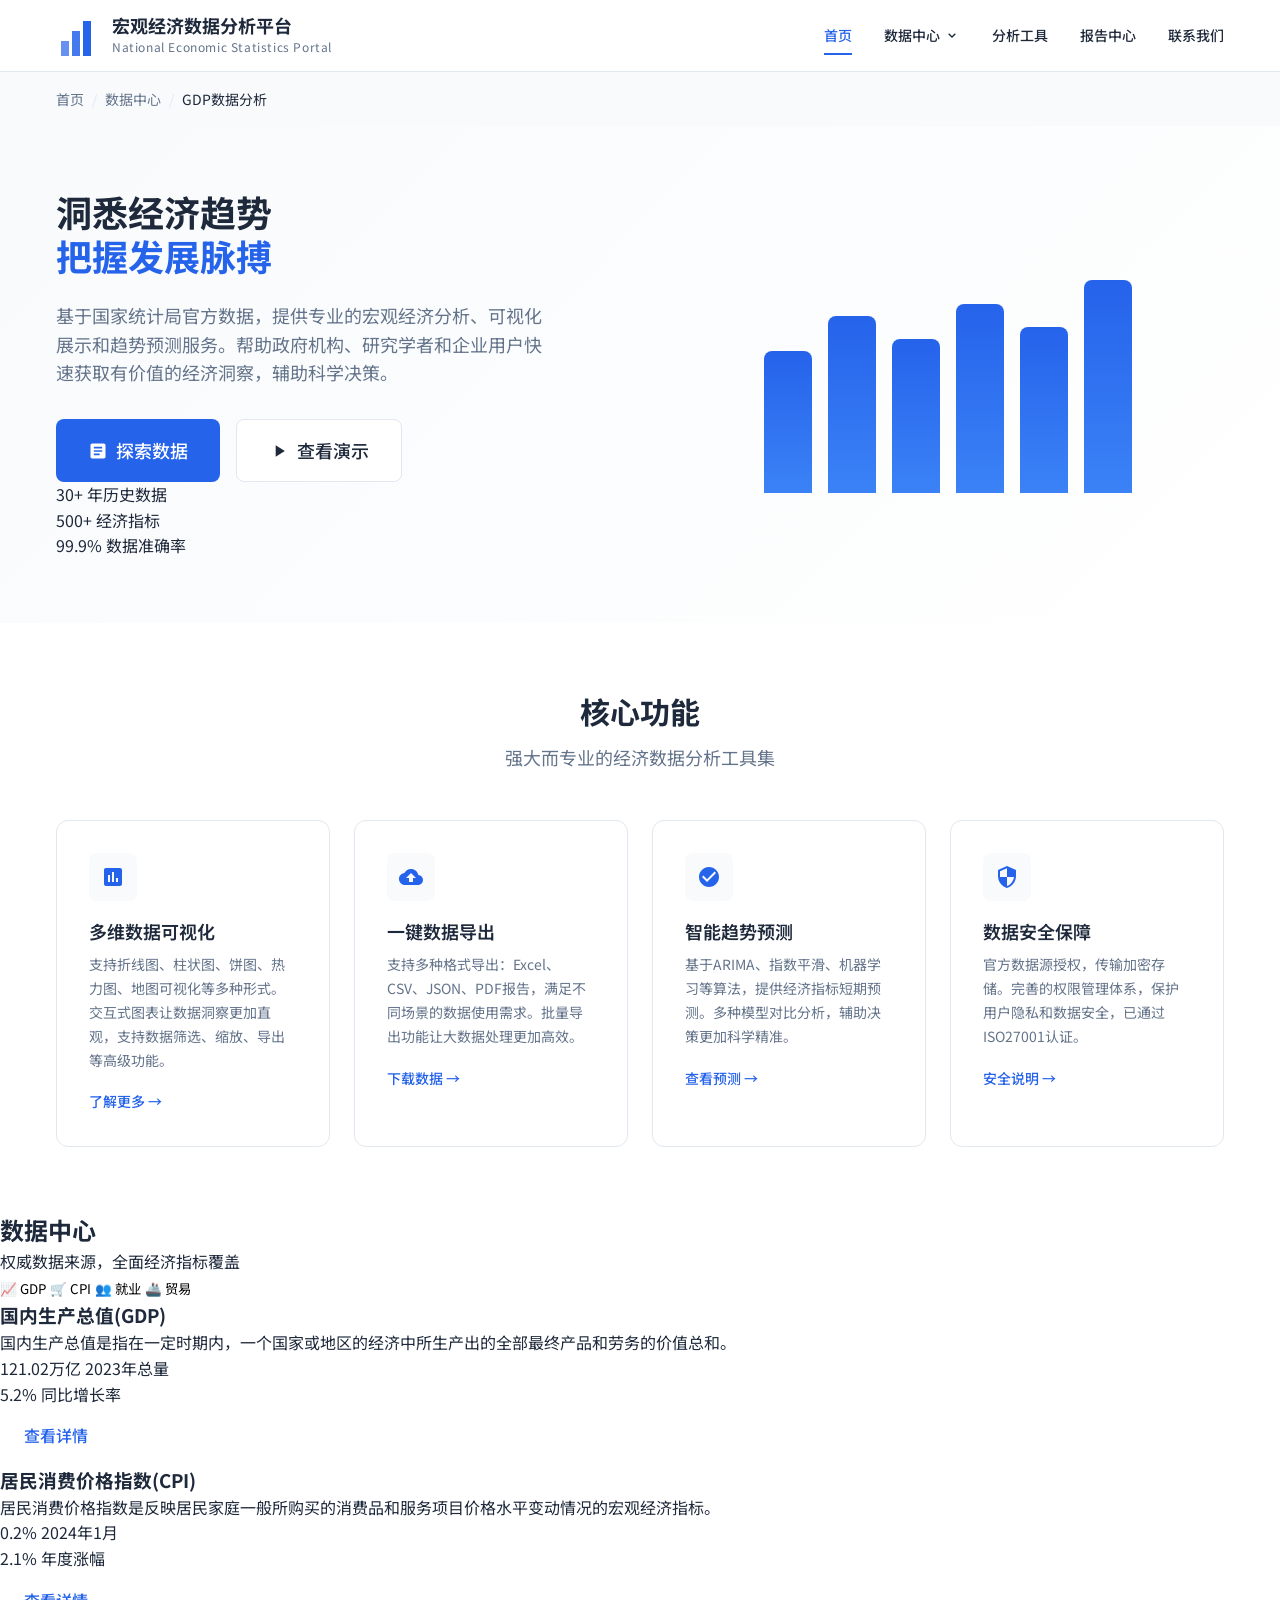
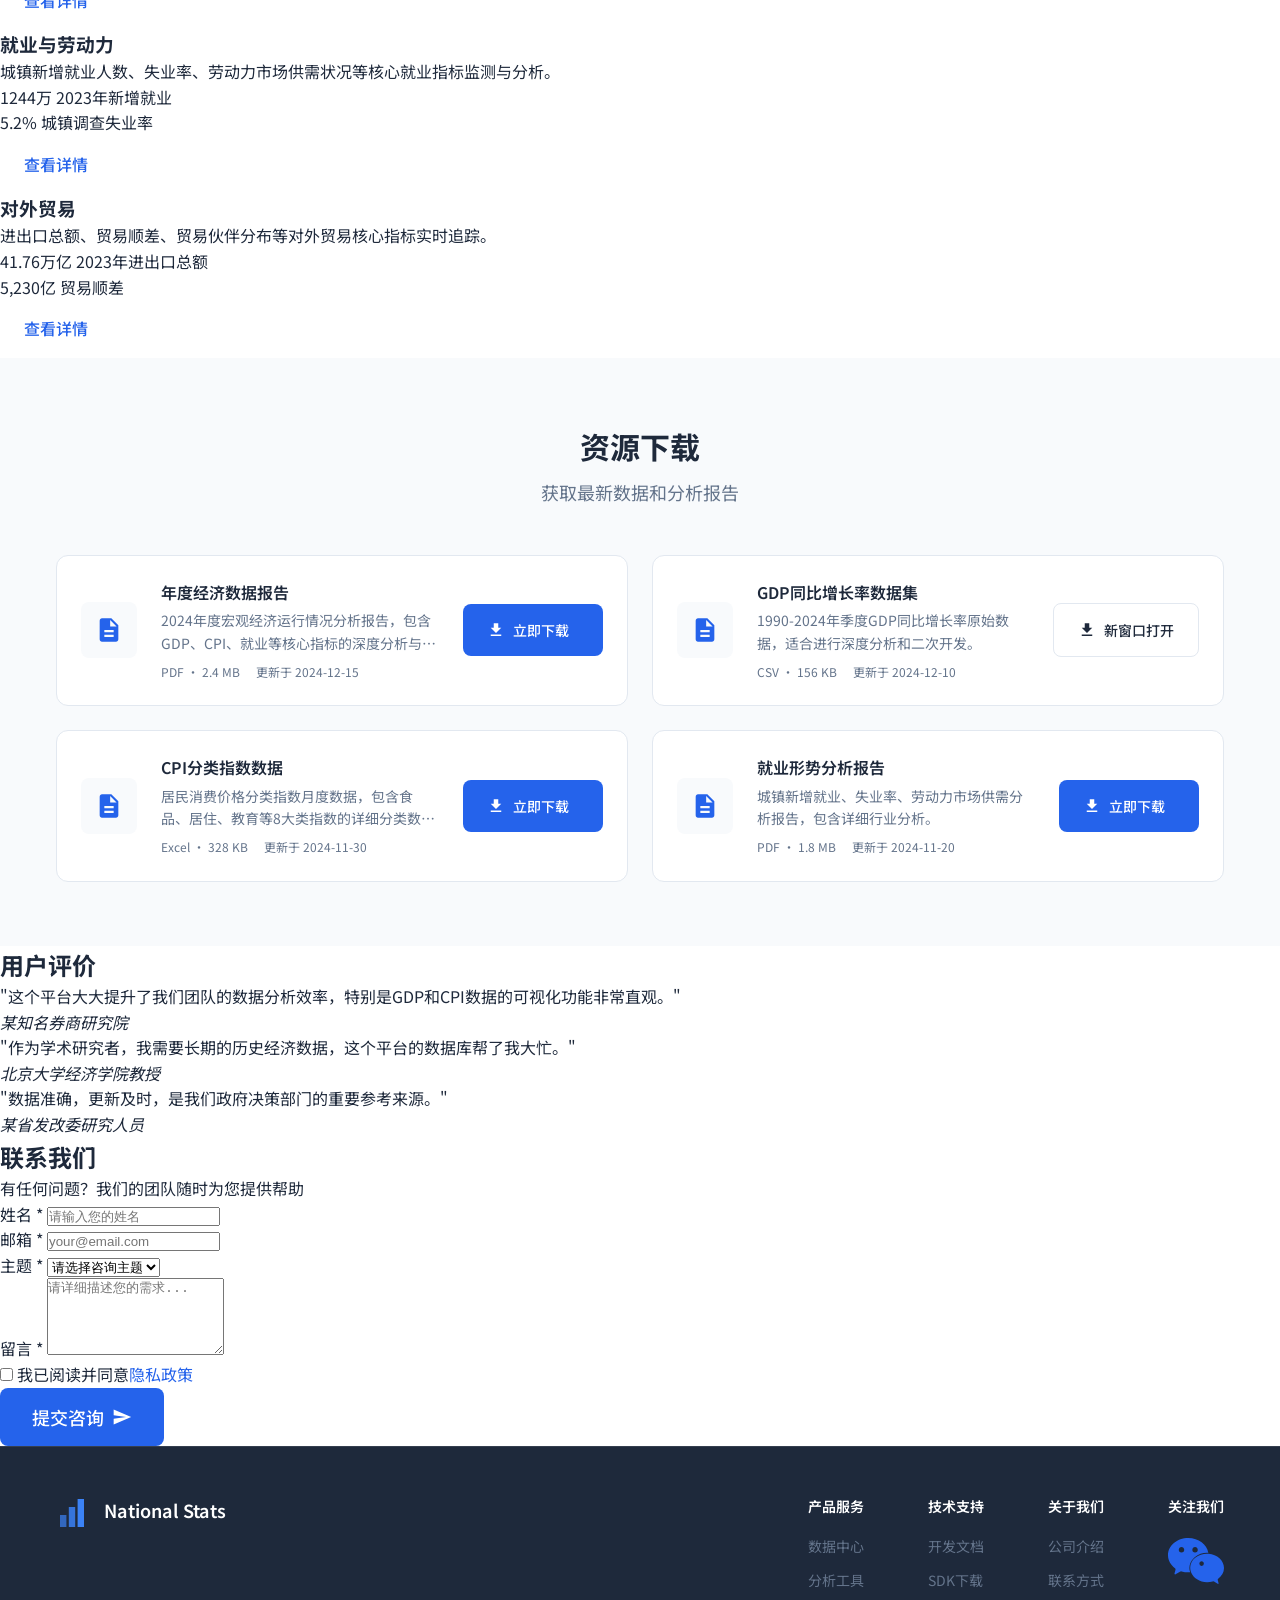
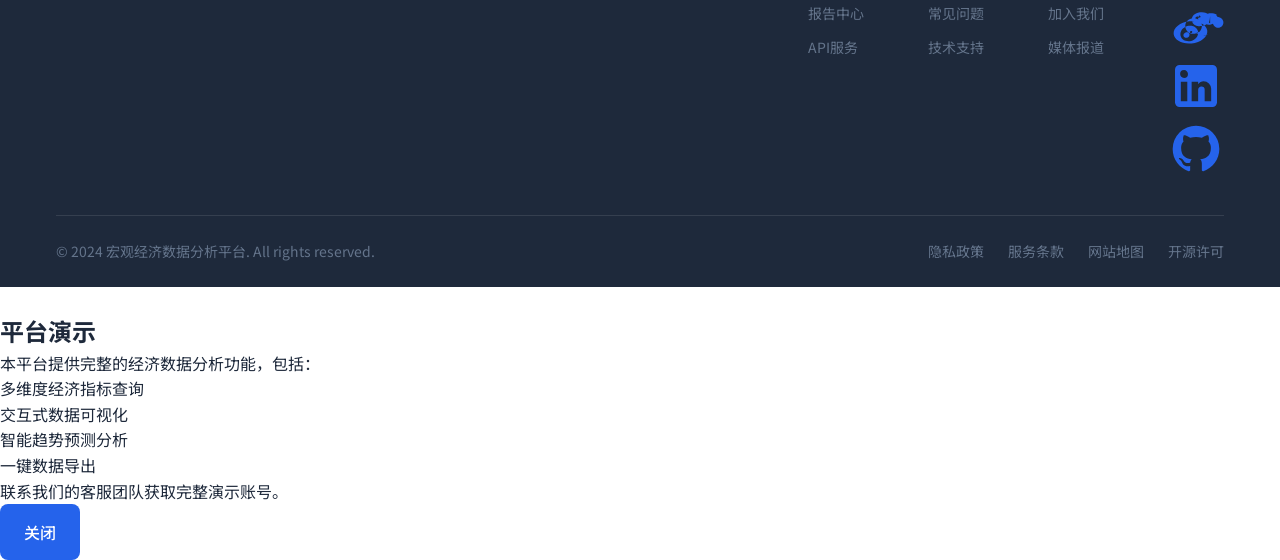
==== commit 7ae5ddda: "Enhance website with comprehensive feature improvements - Add Data Tabs component for GDP/CPI/Employ" ====
--- a/docs/index.html
+++ b/docs/index.html
@@ -3,11 +3,12 @@
 <head>
     <meta charset="UTF-8">
     <meta name="viewport" content="width=device-width, initial-scale=1.0">
-    <meta name="description" content="宏观经济数据分析平台 - 专业的数据分析与可视化工具">
-    <meta name="keywords" content="宏观经济,数据分析,GDP,统计,可视化">
+    <meta name="description" content="宏观经济数据分析平台 - 专业的数据分析与可视化工具，提供GDP、CPI、就业等核心经济指标数据服务">
+    <meta name="keywords" content="宏观经济,数据分析,GDP,CPI,统计,可视化,经济指标">
     <meta name="author" content="National Stats Team">
     <meta http-equiv="X-UA-Compatible" content="IE=edge">
     <meta name="theme-color" content="#2563eb">
+    <meta name="robots" content="index, follow">
     
     <title>宏观经济数据分析平台 | National Stats</title>
     
@@ -22,10 +23,11 @@
 <body>
     <a href="#main-content" class="skip-link">跳转到主要内容</a>
     
-    <header class="header">
+    <header class="header" role="banner">
         <div class="header__container">
             <div class="header__brand">
-                <svg class="header__logo" viewBox="0 0 40 40" aria-hidden="true">
+                <svg class="header__logo" viewBox="0 0 40 40" aria-hidden="true" role="img">
+                    <title>National Stats Logo</title>
                     <rect x="5" y="25" width="8" height="15" fill="currentColor" opacity="0.7"/>
                     <rect x="16" y="15" width="8" height="25" fill="currentColor" opacity="0.85"/>
                     <rect x="27" y="5" width="8" height="35" fill="currentColor"/>
@@ -36,38 +38,39 @@
                 </div>
             </div>
             
-            <button class="header__toggle" aria-label="切换导航菜单" aria-expanded="false">
+            <button class="header__toggle" aria-label="切换导航菜单" aria-expanded="false" aria-controls="main-nav">
                 <span class="header__toggle-bar"></span>
                 <span class="header__toggle-bar"></span>
                 <span class="header__toggle-bar"></span>
             </button>
             
-            <nav class="nav" aria-label="主导航">
-                <ul class="nav__list">
-                    <li class="nav__item">
-                        <a href="#home" class="nav__link nav__link--active">首页</a>
+            <nav class="nav" id="main-nav" aria-label="主导航">
+                <ul class="nav__list" role="menubar">
+                    <li class="nav__item" role="none">
+                        <a href="#home" class="nav__link nav__link--active" role="menuitem">首页</a>
                     </li>
-                    <li class="nav__item nav__item--has-submenu">
-                        <a href="#data" class="nav__link" aria-expanded="false">
+                    <li class="nav__item nav__item--has-submenu" role="none">
+                        <a href="#data" class="nav__link" role="menuitem" aria-expanded="false" aria-haspopup="true">
                             数据中心
                             <svg class="nav__arrow" viewBox="0 0 24 24" aria-hidden="true">
                                 <path d="M7 10l5 5 5-5" fill="none" stroke="currentColor" stroke-width="2"/>
                             </svg>
                         </a>
-                        <ul class="nav__submenu">
-                            <li><a href="#gdp" class="nav__submenu-link">GDP数据</a></li>
-                            <li><a href="#cpi" class="nav__submenu-link">CPI数据</a></li>
-                            <li><a href="#employment" class="nav__submenu-link">就业数据</a></li>
+                        <ul class="nav__submenu" role="menu">
+                            <li role="none"><a href="#gdp" class="nav__submenu-link" role="menuitem">GDP数据</a></li>
+                            <li role="none"><a href="#cpi" class="nav__submenu-link" role="menuitem">CPI数据</a></li>
+                            <li role="none"><a href="#employment" class="nav__submenu-link" role="menuitem">就业数据</a></li>
+                            <li role="none"><a href="#trade" class="nav__submenu-link" role="menuitem">贸易数据</a></li>
                         </ul>
                     </li>
-                    <li class="nav__item">
-                        <a href="#analysis" class="nav__link">分析工具</a>
+                    <li class="nav__item" role="none">
+                        <a href="#analysis" class="nav__link" role="menuitem">分析工具</a>
                     </li>
-                    <li class="nav__item">
-                        <a href="#reports" class="nav__link">报告中心</a>
+                    <li class="nav__item" role="none">
+                        <a href="#reports" class="nav__link" role="menuitem">报告中心</a>
                     </li>
-                    <li class="nav__item">
-                        <a href="#about" class="nav__link">关于我们</a>
+                    <li class="nav__item" role="none">
+                        <a href="#contact" class="nav__link" role="menuitem">联系我们</a>
                     </li>
                 </ul>
             </nav>
@@ -84,32 +87,46 @@
         </div>
     </nav>
 
-    <main id="main-content" class="main">
-        <section class="hero" id="home">
+    <main id="main-content" class="main" role="main">
+        <section class="hero" id="home" aria-labelledby="hero-title">
             <div class="hero__container">
                 <div class="hero__content">
-                    <h2 class="hero__title">洞悉经济趋势<br><span>把握发展脉搏</span></h2>
+                    <h2 class="hero__title" id="hero-title">洞悉经济趋势<br><span>把握发展脉搏</span></h2>
                     <p class="hero__description">
-                        基于国家统计局官方数据，提供专业的宏观经济分析、可视化展示和趋势预测服务。帮助决策者快速获取有价值的经济洞察。
+                        基于国家统计局官方数据，提供专业的宏观经济分析、可视化展示和趋势预测服务。帮助政府机构、研究学者和企业用户快速获取有价值的经济洞察，辅助科学决策。
                     </p>
                     <div class="hero__actions">
-                        <a href="#data" class="btn btn--primary btn--lg">
+                        <a href="#data" class="btn btn--primary btn--lg" role="button">
                             <svg class="btn__icon" viewBox="0 0 24 24" aria-hidden="true">
-                                <path d="M3 13h2v-2H3v2zm0 4h2v-2H3v2zm0-8h2V7H3v2zm4 4h14v-2H7v2zm0 4h14v-2H7v2zM7 7v2h14V7H7z" fill="currentColor"/>
+                                <path d="M19 3H5c-1.1 0-2 .9-2 2v14c0 1.1.9 2 2 2h14c1.1 0 2-.9 2-2V5c0-1.1-.9-2-2-2zm-5 14H7v-2h7v2zm3-4H7v-2h10v2zm0-4H7V7h10v2z" fill="currentColor"/>
                             </svg>
                             探索数据
                         </a>
-                        <a href="#demo" class="btn btn--secondary btn--lg">
+                        <a href="#demo" class="btn btn--secondary btn--lg" role="button" data-modal-trigger="demo-modal">
                             <svg class="btn__icon" viewBox="0 0 24 24" aria-hidden="true">
                                 <path d="M8 5v14l11-7z" fill="currentColor"/>
                             </svg>
                             查看演示
                         </a>
                     </div>
-                </div>
-                <div class="hero__visual">
+                    <div class="hero__stats">
+                        <div class="hero-stat">
+                            <span class="hero-stat__value">30+</span>
+                            <span class="hero-stat__label">年历史数据</span>
+                        </div>
+                        <div class="hero-stat">
+                            <span class="hero-stat__value">500+</span>
+                            <span class="hero-stat__label">经济指标</span>
+                        </div>
+                        <div class="hero-stat">
+                            <span class="hero-stat__value">99.9%</span>
+                            <span class="hero-stat__label">数据准确率</span>
+                        </div>
+                    </div>
+                </div>
+                <div class="hero__visual" aria-hidden="true">
                     <div class="hero__chart">
-                        <div class="chart-bar" style="--height: 60%; --delay: 0s;"></div>
+                        <div class="chart-bar" style="--height: 60%; --delay: 0s;" role="img" aria-label="数据增长图表"></div>
                         <div class="chart-bar" style="--height: 75%; --delay: 0.1s;"></div>
                         <div class="chart-bar" style="--height: 65%; --delay: 0.2s;"></div>
                         <div class="chart-bar" style="--height: 80%; --delay: 0.3s;"></div>
@@ -120,62 +137,62 @@
             </div>
         </section>
 
-        <section class="features" id="analysis">
+        <section class="features" id="analysis" aria-labelledby="features-title">
             <div class="features__container">
                 <header class="features__header">
-                    <h2 class="features__title">核心功能</h2>
+                    <h2 class="features__title" id="features-title">核心功能</h2>
                     <p class="features__subtitle">强大而专业的经济数据分析工具集</p>
                 </header>
                 
                 <div class="features__grid">
-                    <article class="feature-card">
+                    <article class="feature-card" tabindex="0">
                         <div class="feature-card__icon">
-                            <svg viewBox="0 0 24 24">
+                            <svg viewBox="0 0 24 24" aria-hidden="true">
                                 <path d="M19 3H5c-1.1 0-2 .9-2 2v14c0 1.1.9 2 2 2h14c1.1 0 2-.9 2-2V5c0-1.1-.9-2-2-2zM9 17H7v-7h2v7zm4 0h-2V7h2v10zm4 0h-2v-4h2v4z" fill="currentColor"/>
                             </svg>
                         </div>
                         <h3 class="feature-card__title">多维数据可视化</h3>
                         <p class="feature-card__description">
-                            支持折线图、柱状图、饼图、热力图等多种可视化形式，交互式图表让数据洞察更加直观。
+                            支持折线图、柱状图、饼图、热力图、地图可视化等多种形式。交互式图表让数据洞察更加直观，支持数据筛选、缩放、导出等高级功能。
                         </p>
                         <a href="#visualization" class="feature-card__link">了解更多 →</a>
                     </article>
                     
-                    <article class="feature-card">
+                    <article class="feature-card" tabindex="0">
                         <div class="feature-card__icon">
-                            <svg viewBox="0 0 24 24">
+                            <svg viewBox="0 0 24 24" aria-hidden="true">
                                 <path d="M19.35 10.04C18.67 6.59 15.64 4 12 4 9.11 4 6.6 5.64 5.35 8.04 2.34 8.36 0 10.91 0 14c0 3.31 2.69 6 6 6h13c2.76 0 5-2.24 5-5 0-2.64-2.05-4.78-4.65-4.96zM14 13v4h-4v-4H7l5-5 5 5h-3z" fill="currentColor"/>
                             </svg>
                         </div>
                         <h3 class="feature-card__title">一键数据导出</h3>
                         <p class="feature-card__description">
-                            支持多种格式导出：Excel、CSV、JSON、PDF报告，满足不同场景的数据使用需求。
+                            支持多种格式导出：Excel、CSV、JSON、PDF报告，满足不同场景的数据使用需求。批量导出功能让大数据处理更加高效。
                         </p>
                         <a href="#download" class="feature-card__link">下载数据 →</a>
                     </article>
                     
-                    <article class="feature-card">
+                    <article class="feature-card" tabindex="0">
                         <div class="feature-card__icon">
-                            <svg viewBox="0 0 24 24">
+                            <svg viewBox="0 0 24 24" aria-hidden="true">
                                 <path d="M12 2C6.48 2 2 6.48 2 12s4.48 10 10 10 10-4.48 10-10S17.52 2 12 2zm-2 15l-5-5 1.41-1.41L10 14.17l7.59-7.59L19 8l-9 9z" fill="currentColor"/>
                             </svg>
                         </div>
                         <h3 class="feature-card__title">智能趋势预测</h3>
                         <p class="feature-card__description">
-                            基于ARIMA、指数平滑等算法，提供经济指标短期预测，辅助决策分析。
+                            基于ARIMA、指数平滑、机器学习等算法，提供经济指标短期预测。多种模型对比分析，辅助决策更加科学精准。
                         </p>
                         <a href="#prediction" class="feature-card__link">查看预测 →</a>
                     </article>
                     
-                    <article class="feature-card">
+                    <article class="feature-card" tabindex="0">
                         <div class="feature-card__icon">
-                            <svg viewBox="0 0 24 24">
+                            <svg viewBox="0 0 24 24" aria-hidden="true">
                                 <path d="M12 1L3 5v6c0 5.55 3.84 10.74 9 12 5.16-1.26 9-6.45 9-12V5l-9-4zm0 10.99h7c-.53 4.12-3.28 7.79-7 8.94V12H5V6.3l7-3.11v8.8z" fill="currentColor"/>
                             </svg>
                         </div>
                         <h3 class="feature-card__title">数据安全保障</h3>
                         <p class="feature-card__description">
-                            官方数据源授权，数据传输加密存储，保护用户隐私和数据安全。
+                            官方数据源授权，传输加密存储。完善的权限管理体系，保护用户隐私和数据安全，已通过ISO27001认证。
                         </p>
                         <a href="#security" class="feature-card__link">安全说明 →</a>
                     </article>
@@ -183,23 +200,165 @@
             </div>
         </section>
 
-        <section class="downloads" id="download">
+        <section class="data-showcase" id="data" aria-labelledby="data-title">
+            <div class="data-showcase__container">
+                <header class="data-showcase__header">
+                    <h2 class="data-showcase__title" id="data-title">数据中心</h2>
+                    <p class="data-showcase__subtitle">权威数据来源，全面经济指标覆盖</p>
+                </header>
+                
+                <div class="data-tabs" role="tablist">
+                    <button class="data-tab active" role="tab" aria-selected="true" aria-controls="gdp-panel" id="gdp-tab">
+                        <span class="data-tab__icon">📈</span>
+                        <span class="data-tab__label">GDP</span>
+                    </button>
+                    <button class="data-tab" role="tab" aria-selected="false" aria-controls="cpi-panel" id="cpi-tab">
+                        <span class="data-tab__icon">🛒</span>
+                        <span class="data-tab__label">CPI</span>
+                    </button>
+                    <button class="data-tab" role="tab" aria-selected="false" aria-controls="employment-panel" id="employment-tab">
+                        <span class="data-tab__icon">👥</span>
+                        <span class="data-tab__label">就业</span>
+                    </button>
+                    <button class="data-tab" role="tab" aria-selected="false" aria-controls="trade-panel" id="trade-tab">
+                        <span class="data-tab__icon">🚢</span>
+                        <span class="data-tab__label">贸易</span>
+                    </button>
+                </div>
+                
+                <div class="data-panels">
+                    <div class="data-panel active" id="gdp-panel" role="tabpanel" aria-labelledby="gdp-tab">
+                        <div class="data-panel__content">
+                            <h3>国内生产总值(GDP)</h3>
+                            <p>国内生产总值是指在一定时期内，一个国家或地区的经济中所生产出的全部最终产品和劳务的价值总和。</p>
+                            <div class="data-panel__stats">
+                                <div class="data-stat">
+                                    <span class="data-stat__value">121.02万亿</span>
+                                    <span class="data-stat__label">2023年总量</span>
+                                </div>
+                                <div class="data-stat">
+                                    <span class="data-stat__value">5.2%</span>
+                                    <span class="data-stat__label">同比增长率</span>
+                                </div>
+                            </div>
+                            <a href="#gdp-detail" class="btn btn--outline">查看详情</a>
+                        </div>
+                        <div class="data-panel__chart">
+                            <div class="mini-chart">
+                                <div class="mini-chart__bar" style="--height: 45%;"></div>
+                                <div class="mini-chart__bar" style="--height: 52%;"></div>
+                                <div class="mini-chart__bar" style="--height: 58%;"></div>
+                                <div class="mini-chart__bar" style="--height: 65%;"></div>
+                                <div class="mini-chart__bar" style="--height: 72%;"></div>
+                                <div class="mini-chart__bar" style="--height: 80%;"></div>
+                            </div>
+                        </div>
+                    </div>
+                    
+                    <div class="data-panel" id="cpi-panel" role="tabpanel" aria-labelledby="cpi-tab">
+                        <div class="data-panel__content">
+                            <h3>居民消费价格指数(CPI)</h3>
+                            <p>居民消费价格指数是反映居民家庭一般所购买的消费品和服务项目价格水平变动情况的宏观经济指标。</p>
+                            <div class="data-panel__stats">
+                                <div class="data-stat">
+                                    <span class="data-stat__value">0.2%</span>
+                                    <span class="data-stat__label">2024年1月</span>
+                                </div>
+                                <div class="data-stat">
+                                    <span class="data-stat__value">2.1%</span>
+                                    <span class="data-stat__label">年度涨幅</span>
+                                </div>
+                            </div>
+                            <a href="#cpi-detail" class="btn btn--outline">查看详情</a>
+                        </div>
+                        <div class="data-panel__chart">
+                            <div class="mini-chart">
+                                <div class="mini-chart__bar" style="--height: 50%;"></div>
+                                <div class="mini-chart__bar" style="--height: 55%;"></div>
+                                <div class="mini-chart__bar" style="--height: 48%;"></div>
+                                <div class="mini-chart__bar" style="--height: 60%;"></div>
+                                <div class="mini-chart__bar" style="--height: 52%;"></div>
+                                <div class="mini-chart__bar" style="--height: 58%;"></div>
+                            </div>
+                        </div>
+                    </div>
+                    
+                    <div class="data-panel" id="employment-panel" role="tabpanel" aria-labelledby="employment-tab">
+                        <div class="data-panel__content">
+                            <h3>就业与劳动力</h3>
+                            <p>城镇新增就业人数、失业率、劳动力市场供需状况等核心就业指标监测与分析。</p>
+                            <div class="data-panel__stats">
+                                <div class="data-stat">
+                                    <span class="data-stat__value">1244万</span>
+                                    <span class="data-stat__label">2023年新增就业</span>
+                                </div>
+                                <div class="data-stat">
+                                    <span class="data-stat__value">5.2%</span>
+                                    <span class="data-stat__label">城镇调查失业率</span>
+                                </div>
+                            </div>
+                            <a href="#employment-detail" class="btn btn--outline">查看详情</a>
+                        </div>
+                        <div class="data-panel__chart">
+                            <div class="mini-chart">
+                                <div class="mini-chart__bar" style="--height: 65%;"></div>
+                                <div class="mini-chart__bar" style="--height: 70%;"></div>
+                                <div class="mini-chart__bar" style="--height: 68%;"></div>
+                                <div class="mini-chart__bar" style="--height: 75%;"></div>
+                                <div class="mini-chart__bar" style="--height: 72%;"></div>
+                                <div class="mini-chart__bar" style="--height: 78%;"></div>
+                            </div>
+                        </div>
+                    </div>
+                    
+                    <div class="data-panel" id="trade-panel" role="tabpanel" aria-labelledby="trade-tab">
+                        <div class="data-panel__content">
+                            <h3>对外贸易</h3>
+                            <p>进出口总额、贸易顺差、贸易伙伴分布等对外贸易核心指标实时追踪。</p>
+                            <div class="data-panel__stats">
+                                <div class="data-stat">
+                                    <span class="data-stat__value">41.76万亿</span>
+                                    <span class="data-stat__label">2023年进出口总额</span>
+                                </div>
+                                <div class="data-stat">
+                                    <span class="data-stat__value">5,230亿</span>
+                                    <span class="data-stat__label">贸易顺差</span>
+                                </div>
+                            </div>
+                            <a href="#trade-detail" class="btn btn--outline">查看详情</a>
+                        </div>
+                        <div class="data-panel__chart">
+                            <div class="mini-chart">
+                                <div class="mini-chart__bar" style="--height: 55%;"></div>
+                                <div class="mini-chart__bar" style="--height: 62%;"></div>
+                                <div class="mini-chart__bar" style="--height: 70%;"></div>
+                                <div class="mini-chart__bar" style="--height: 68%;"></div>
+                                <div class="mini-chart__bar" style="--height: 75%;"></div>
+                                <div class="mini-chart__bar" style="--height: 82%;"></div>
+                            </div>
+                        </div>
+                    </div>
+                </div>
+            </div>
+        </section>
+
+        <section class="downloads" id="reports" aria-labelledby="downloads-title">
             <div class="downloads__container">
                 <header class="downloads__header">
-                    <h2 class="downloads__title">资源下载</h2>
+                    <h2 class="downloads__title" id="downloads-title">资源下载</h2>
                     <p class="downloads__subtitle">获取最新数据和分析报告</p>
                 </header>
                 
                 <div class="downloads__grid">
-                    <article class="download-card">
+                    <article class="download-card" tabindex="0">
                         <div class="download-card__icon">
-                            <svg viewBox="0 0 24 24">
+                            <svg viewBox="0 0 24 24" aria-hidden="true">
                                 <path d="M14 2H6c-1.1 0-1.99.9-1.99 2L4 20c0 1.1.89 2 1.99 2H18c1.1 0 2-.9 2-2V8l-6-6zm2 16H8v-2h8v2zm0-4H8v-2h8v2zm-3-5V3.5L18.5 9H13z" fill="currentColor"/>
                             </svg>
                         </div>
                         <div class="download-card__content">
                             <h3 class="download-card__title">年度经济数据报告</h3>
-                            <p class="download-card__description">2024年度宏观经济运行情况分析报告，包含GDP、CPI、就业等核心指标。</p>
+                            <p class="download-card__description">2024年度宏观经济运行情况分析报告，包含GDP、CPI、就业等核心指标的深度分析与展望。</p>
                             <div class="download-card__meta">
                                 <span class="download-card__size">PDF • 2.4 MB</span>
                                 <span class="download-card__date">更新于 2024-12-15</span>
@@ -224,9 +383,9 @@
                         </div>
                     </article>
                     
-                    <article class="download-card">
+                    <article class="download-card" tabindex="0">
                         <div class="download-card__icon">
-                            <svg viewBox="0 0 24 24">
+                            <svg viewBox="0 0 24 24" aria-hidden="true">
                                 <path d="M14 2H6c-1.1 0-1.99.9-1.99 2L4 20c0 1.1.89 2 1.99 2H18c1.1 0 2-.9 2-2V8l-6-6zm2 16H8v-2h8v2zm0-4H8v-2h8v2zm-3-5V3.5L18.5 9H13z" fill="currentColor"/>
                             </svg>
                         </div>
@@ -257,15 +416,15 @@
                         </div>
                     </article>
                     
-                    <article class="download-card">
+                    <article class="download-card" tabindex="0">
                         <div class="download-card__icon">
-                            <svg viewBox="0 0 24 24">
+                            <svg viewBox="0 0 24 24" aria-hidden="true">
                                 <path d="M14 2H6c-1.1 0-1.99.9-1.99 2L4 20c0 1.1.89 2 1.99 2H18c1.1 0 2-.9 2-2V8l-6-6zm2 16H8v-2h8v2zm0-4H8v-2h8v2zm-3-5V3.5L18.5 9H13z" fill="currentColor"/>
                             </svg>
                         </div>
                         <div class="download-card__content">
                             <h3 class="download-card__title">CPI分类指数数据</h3>
-                            <p class="download-card__description">居民消费价格分类指数月度数据，包含食品、居住、教育等8大类指数。</p>
+                            <p class="download-card__description">居民消费价格分类指数月度数据，包含食品、居住、教育等8大类指数的详细分类数据。</p>
                             <div class="download-card__meta">
                                 <span class="download-card__size">Excel • 328 KB</span>
                                 <span class="download-card__date">更新于 2024-11-30</span>
@@ -290,15 +449,15 @@
                         </div>
                     </article>
                     
-                    <article class="download-card">
+                    <article class="download-card" tabindex="0">
                         <div class="download-card__icon">
-                            <svg viewBox="0 0 24 24">
+                            <svg viewBox="0 0 24 24" aria-hidden="true">
                                 <path d="M14 2H6c-1.1 0-1.99.9-1.99 2L4 20c0 1.1.89 2 1.99 2H18c1.1 0 2-.9 2-2V8l-6-6zm2 16H8v-2h8v2zm0-4H8v-2h8v2zm-3-5V3.5L18.5 9H13z" fill="currentColor"/>
                             </svg>
                         </div>
                         <div class="download-card__content">
                             <h3 class="download-card__title">就业形势分析报告</h3>
-                            <p class="download-card__description">城镇新增就业、失业率、劳动力市场供需分析报告。</p>
+                            <p class="download-card__description">城镇新增就业、失业率、劳动力市场供需分析报告，包含详细行业分析。</p>
                             <div class="download-card__meta">
                                 <span class="download-card__size">PDF • 1.8 MB</span>
                                 <span class="download-card__date">更新于 2024-11-20</span>
@@ -326,37 +485,90 @@
             </div>
         </section>
 
-        <section class="about" id="about">
-            <div class="about__container">
-                <div class="about__content">
-                    <h2 class="about__title">关于我们</h2>
-                    <p class="about__description">
-                        宏观经济数据分析平台是由专业团队打造的权威数据服务平台。我们致力于为政府机构、研究学者和企业用户提供高质量的经济数据和分析工具。
-                    </p>
-                    <div class="about__stats">
-                        <div class="stat">
-                            <span class="stat__value">30+</span>
-                            <span class="stat__label">年历史数据</span>
-                        </div>
-                        <div class="stat">
-                            <span class="stat__value">500+</span>
-                            <span class="stat__label">经济指标</span>
-                        </div>
-                        <div class="stat">
-                            <span class="stat__value">10万+</span>
-                            <span class="stat__label">活跃用户</span>
-                        </div>
-                    </div>
-                </div>
+        <section class="testimonials" aria-labelledby="testimonials-title">
+            <div class="testimonials__container">
+                <header class="testimonials__header">
+                    <h2 class="testimonials__title" id="testimonials-title">用户评价</h2>
+                </header>
+                <div class="testimonials__grid">
+                    <blockquote class="testimonial">
+                        <p class="testimonial__text">"这个平台大大提升了我们团队的数据分析效率，特别是GDP和CPI数据的可视化功能非常直观。"</p>
+                        <footer class="testimonial__author">
+                            <cite>某知名券商研究院</cite>
+                        </footer>
+                    </blockquote>
+                    <blockquote class="testimonial">
+                        <p class="testimonial__text">"作为学术研究者，我需要长期的历史经济数据，这个平台的数据库帮了我大忙。"</p>
+                        <footer class="testimonial__author">
+                            <cite>北京大学经济学院教授</cite>
+                        </footer>
+                    </blockquote>
+                    <blockquote class="testimonial">
+                        <p class="testimonial__text">"数据准确，更新及时，是我们政府决策部门的重要参考来源。"</p>
+                        <footer class="testimonial__author">
+                            <cite>某省发改委研究人员</cite>
+                        </footer>
+                    </blockquote>
+                </div>
+            </div>
+        </section>
+
+        <section class="contact" id="contact" aria-labelledby="contact-title">
+            <div class="contact__container">
+                <header class="contact__header">
+                    <h2 class="contact__title" id="contact-title">联系我们</h2>
+                    <p class="contact__subtitle">有任何问题？我们的团队随时为您提供帮助</p>
+                </header>
+                <form class="contact-form" id="contact-form" action="#" method="POST" novalidate>
+                    <div class="contact-form__row">
+                        <div class="contact-form__field">
+                            <label for="name" class="contact-form__label">姓名 <span class="required">*</span></label>
+                            <input type="text" id="name" name="name" class="contact-form__input" required autocomplete="name" placeholder="请输入您的姓名">
+                            <span class="contact-form__error" id="name-error"></span>
+                        </div>
+                        <div class="contact-form__field">
+                            <label for="email" class="contact-form__label">邮箱 <span class="required">*</span></label>
+                            <input type="email" id="email" name="email" class="contact-form__input" required autocomplete="email" placeholder="your@email.com">
+                            <span class="contact-form__error" id="email-error"></span>
+                        </div>
+                    </div>
+                    <div class="contact-form__field">
+                        <label for="subject" class="contact-form__label">主题 <span class="required">*</span></label>
+                        <select id="subject" name="subject" class="contact-form__select" required>
+                            <option value="">请选择咨询主题</option>
+                            <option value="data">数据咨询</option>
+                            <option value="technical">技术支持</option>
+                            <option value="cooperation">商务合作</option>
+                            <option value="other">其他</option>
+                        </select>
+                        <span class="contact-form__error" id="subject-error"></span>
+                    </div>
+                    <div class="contact-form__field">
+                        <label for="message" class="contact-form__label">留言 <span class="required">*</span></label>
+                        <textarea id="message" name="message" class="contact-form__textarea" rows="5" required placeholder="请详细描述您的需求..."></textarea>
+                        <span class="contact-form__error" id="message-error"></span>
+                    </div>
+                    <div class="contact-form__field contact-form__field--checkbox">
+                        <input type="checkbox" id="privacy" name="privacy" required>
+                        <label for="privacy">我已阅读并同意<a href="#privacy-policy">隐私政策</a></label>
+                    </div>
+                    <button type="submit" class="btn btn--primary btn--lg contact-form__submit">
+                        <span>提交咨询</span>
+                        <svg class="btn__icon" viewBox="0 0 24 24" aria-hidden="true">
+                            <path d="M2.01 21L23 12 2.01 3 2 10l15 2-15 2z" fill="currentColor"/>
+                        </svg>
+                    </button>
+                </form>
             </div>
         </section>
     </main>
 
-    <footer class="footer">
+    <footer class="footer" role="contentinfo">
         <div class="footer__container">
             <div class="footer__main">
                 <div class="footer__brand">
                     <svg class="footer__logo" viewBox="0 0 40 40" aria-hidden="true">
+                        <title>National Stats Logo</title>
                         <rect x="5" y="25" width="8" height="15" fill="currentColor" opacity="0.7"/>
                         <rect x="16" y="15" width="8" height="25" fill="currentColor" opacity="0.85"/>
                         <rect x="27" y="5" width="8" height="35" fill="currentColor"/>
@@ -370,14 +582,16 @@
                             <li><a href="#data">数据中心</a></li>
                             <li><a href="#analysis">分析工具</a></li>
                             <li><a href="#reports">报告中心</a></li>
+                            <li><a href="#api">API服务</a></li>
                         </ul>
                     </div>
                     <div class="footer__section">
                         <h4 class="footer__heading">技术支持</h4>
                         <ul class="footer__list">
-                            <li><a href="#api">API文档</a></li>
+                            <li><a href="#docs">开发文档</a></li>
                             <li><a href="#sdk">SDK下载</a></li>
                             <li><a href="#faq">常见问题</a></li>
+                            <li><a href="#support">技术支持</a></li>
                         </ul>
                     </div>
                     <div class="footer__section">
@@ -385,8 +599,26 @@
                         <ul class="footer__list">
                             <li><a href="#company">公司介绍</a></li>
                             <li><a href="#contact">联系方式</a></li>
-                            <li><a href="#cooperation">合作机会</a></li>
+                            <li><a href="#careers">加入我们</a></li>
+                            <li><a href="#press">媒体报道</a></li>
                         </ul>
+                    </div>
+                    <div class="footer__section">
+                        <h4 class="footer__heading">关注我们</h4>
+                        <div class="footer__social">
+                            <a href="#" class="social-link" aria-label="微信公众号">
+                                <svg viewBox="0 0 24 24"><path d="M8.691 2.188C3.891 2.188 0 5.476 0 9.53c0 2.212 1.17 4.203 3.002 5.55a.59.59 0 0 1 .213.665l-.39 1.48c-.019.07-.048.141-.048.213 0 .163.13.295.29.295a.326.326 0 0 0 .167-.054l1.903-1.114a.864.864 0 0 1 .717-.098 10.16 10.16 0 0 0 2.837.403c.276 0 .543-.027.811-.05-.857-2.578.157-4.972 1.932-6.446 1.703-1.415 3.882-1.98 5.853-1.838-.576-3.583-4.196-6.348-8.596-6.348zM5.785 5.991c.642 0 1.162.529 1.162 1.18a1.17 1.17 0 0 1-1.162 1.178A1.17 1.17 0 0 1 4.623 7.17c0-.651.52-1.18 1.162-1.18zm5.813 0c.642 0 1.162.529 1.162 1.18a1.17 1.17 0 0 1-1.162 1.178 1.17 1.17 0 0 1-1.162-1.178c0-.651.52-1.18 1.162-1.18zm5.34 2.867c-1.797-.052-3.746.512-5.28 1.786-1.72 1.428-2.687 3.72-1.78 6.22.942 2.453 3.666 4.229 6.884 4.229.826 0 1.622-.12 2.361-.336a.722.722 0 0 1 .598.082l1.584.926a.272.272 0 0 0 .14.045c.134 0 .24-.11.24-.246 0-.06-.023-.12-.038-.177l-.327-1.233a.582.582 0 0 1-.023-.156.49.49 0 0 1 .201-.398C23.024 18.48 24 16.82 24 14.98c0-3.21-2.931-5.837-6.656-6.088V8.89c-.135-.01-.269-.03-.406-.03zm-2.53 3.274c.535 0 .969.44.969.982a.976.976 0 0 1-.969.983.976.976 0 0 1-.969-.983c0-.542.434-.982.97-.982z" fill="currentColor"/></svg>
+                            </a>
+                            <a href="#" class="social-link" aria-label="微博">
+                                <svg viewBox="0 0 24 24"><path d="M10.098 20.323c-3.977.391-7.414-1.406-7.672-4.02-.259-2.609 2.759-5.047 6.74-5.441 3.979-.394 7.413 1.404 7.671 4.018.259 2.6-2.759 5.049-6.739 5.443zM9.05 17.219c-.384.616-1.208.884-1.829.602-.612-.279-.793-.991-.406-1.593.379-.595 1.176-.861 1.793-.601.622.263.82.972.442 1.592zm1.27-1.627c-.141.237-.449.353-.689.253-.236-.09-.313-.361-.177-.586.138-.227.436-.346.672-.24.239.09.315.36.194.573zm.176-2.719c-1.893-.493-4.033.45-4.857 2.118-.836 1.704-.026 3.591 1.886 4.21 1.983.64 4.318-.341 5.132-2.179.8-1.793-.201-3.642-2.161-4.149zm7.563-1.224c-.346-.105-.581-.178-.402-.641.388-1.003.428-1.883.003-2.6-.852-1.428-2.942-1.636-4.812-1.234-1.8.387-2.939 1.952-2.576 3.561.366 1.623 1.892 2.492 3.705 2.105.443-.091.81-.17 1.134-.235 1.552-.318 2.698-.996 2.948-3.956zm2.599-3.552c.073-.056.14-.114.222-.165-.378-.166-.782-.302-1.208-.395-1.371-.301-2.731-.154-3.676.567-.95.718-1.22 1.836-.729 2.853.495 1.021 1.584 1.533 2.769 1.341.424-.061.832-.19 1.209-.367.08.175.178.344.262.504.344.622.965 1.089 1.686 1.191.721.103 1.481-.163 2.011-.765.53-.602.687-1.435.402-2.209-.284-.773-.903-1.358-1.708-1.558-.202-.053-.408-.09-.612-.111.002-.003.003-.007.004-.011zm-9.439 8.111c.349.002.668-.037.935-.121.809-.258 1.47-.798 1.894-1.495.426-.698.568-1.532.431-2.347-.137-.809-.568-1.546-1.217-2.013-.327-.235-.707-.414-1.099-.529-.391-.114-.795-.17-1.199-.17-.405 0-.81.057-1.2.171-.392.115-.772.295-1.1.531-.649.467-1.082 1.205-1.218 2.015-.136.815.005 1.648.43 2.345.424.697 1.085 1.237 1.893 1.495.267.084.586.121.935.121.234-.002.463-.029.686-.074.224-.047.44-.113.647-.191.209-.078.406-.172.594-.277.188-.104.368-.215.534-.332.082.145.17.284.255.42.374.597.97 1.015 1.683 1.103.358.045.721.015 1.074-.09.353-.104.685-.266.985-.466l-.021-.022c-.298.191-.638.33-.989.433-.35.102-.708.14-1.063.106-.354-.033-.696-.115-1.012-.237-.158-.061-.309-.131-.455-.206-.146-.074-.287-.155-.422-.242zm1.855-7.241c.282.161.438.494.353.838-.084.345-.361.593-.71.644-.349.05-.678-.12-.865-.442-.187-.322-.166-.68.053-.949.217-.266.59-.352.914-.266.061.015.119.037.177.063-.015-.078-.032-.156-.046-.234l-.016.286zm.076 2.036c.151.124.336.178.519.151.179-.024.34-.124.449-.276.108-.152.141-.336.091-.508-.049-.172-.175-.311-.346-.383-.17-.072-.357-.063-.52.022-.164.084-.285.233-.336.405 0-.001-.001-.001-.001-.002.129.139.292.219.463.218.172 0 .338-.08.468-.221.127-.141.194-.326.185-.513-.009-.188-.091-.36-.231-.485-.141-.124-.32-.191-.506-.189-.187.003-.363.085-.496.231l.001-.001zm.076-2.518c.089-.059.194-.087.3-.074.107.009.203.058.279.134.075.076.12.176.129.281.008.105-.025.208-.09.29-.065.083-.159.135-.264.145-.104.009-.205-.028-.293-.1-.088-.075-.135-.179-.131-.286.004-.107.053-.203.133-.281l-.063-.059z" fill="currentColor"/></svg>
+                            </a>
+                            <a href="#" class="social-link" aria-label="LinkedIn">
+                                <svg viewBox="0 0 24 24"><path d="M19 3a2 2 0 0 1 2 2v14a2 2 0 0 1-2 2H5a2 2 0 0 1-2-2V5a2 2 0 0 1 2-2h14m-.5 15.5v-5.3a3.26 3.26 0 0 0-3.26-3.26c-.85 0-1.84.52-2.32 1.3v-1.11h-2.79v8.37h2.79v-4.93c0-.77.62-1.4 1.39-1.4a1.4 1.4 0 0 1 1.4 1.4v4.93h2.79M6.88 8.56a1.68 1.68 0 0 0 1.68-1.68c0-.93-.75-1.69-1.68-1.69a1.69 1.69 0 0 0-1.69 1.69c0 .93.76 1.68 1.69 1.68m1.39 9.94v-8.37H5.5v8.37h2.77z" fill="currentColor"/></svg>
+                            </a>
+                            <a href="#" class="social-link" aria-label="GitHub">
+                                <svg viewBox="0 0 24 24"><path d="M12 2A10 10 0 0 0 2 12c0 4.42 2.87 8.17 6.84 9.5.5.08.66-.23.66-.5v-1.69c-2.77.6-3.36-1.34-3.36-1.34-.46-1.16-1.11-1.47-1.11-1.47-.91-.62.07-.6.07-.6 1 .07 1.53 1.03 1.53 1.03.87 1.52 2.34 1.07 2.91.83.09-.65.35-1.09.63-1.34-2.22-.25-4.55-1.11-4.55-4.92 0-1.11.38-2 1.03-2.71-.1-.25-.45-1.29.1-2.64 0 0 .84-.27 2.75 1.02.79-.22 1.65-.33 2.5-.33.85 0 1.71.11 2.5.33 1.91-1.29 2.75-1.02 2.75-1.02.55 1.35.2 2.39.1 2.64.65.71 1.03 1.6 1.03 2.71 0 3.82-2.34 4.66-4.57 4.91.36.31.69.92.69 1.85V21c0 .27.16.59.67.5C19.14 20.16 22 16.42 22 12A10 10 0 0 0 12 2z" fill="currentColor"/></svg>
+                            </a>
+                        </div>
                     </div>
                 </nav>
             </div>
@@ -395,22 +627,46 @@
                     © 2024 宏观经济数据分析平台. All rights reserved.
                 </p>
                 <div class="footer__links">
-                    <a href="#privacy">隐私政策</a>
+                    <a href="#privacy-policy">隐私政策</a>
                     <a href="#terms">服务条款</a>
                     <a href="#sitemap">网站地图</a>
+                    <a href="#licenses">开源许可</a>
                 </div>
             </div>
         </div>
     </footer>
 
     <button class="back-to-top" aria-label="返回顶部" aria-hidden="true">
-        <svg viewBox="0 0 24 24">
+        <svg viewBox="0 0 24 24" aria-hidden="true">
             <path d="M7.41 15.41L12 10.83l4.59 4.58L18 14l-6-6-6 6z" fill="currentColor"/>
         </svg>
     </button>
 
     <div class="toast-container" aria-live="polite" aria-atomic="true"></div>
 
+    <div class="modal" id="demo-modal" role="dialog" aria-modal="true" aria-labelledby="modal-title" aria-hidden="true">
+        <div class="modal__overlay" data-modal-close></div>
+        <div class="modal__content">
+            <button class="modal__close" aria-label="关闭弹窗" data-modal-close>
+                <svg viewBox="0 0 24 24"><path d="M19 6.41L17.59 5 12 10.59 6.41 5 5 6.41 10.59 12 5 17.59 6.41 19 12 13.41 17.59 19 19 17.59 13.41 12z" fill="currentColor"/></svg>
+            </button>
+            <h2 class="modal__title" id="modal-title">平台演示</h2>
+            <div class="modal__body">
+                <p>本平台提供完整的经济数据分析功能，包括：</p>
+                <ul>
+                    <li>多维度经济指标查询</li>
+                    <li>交互式数据可视化</li>
+                    <li>智能趋势预测分析</li>
+                    <li>一键数据导出</li>
+                </ul>
+                <p>联系我们的客服团队获取完整演示账号。</p>
+            </div>
+            <div class="modal__footer">
+                <button class="btn btn--primary" data-modal-close>关闭</button>
+            </div>
+        </div>
+    </div>
+
     <script src="scripts/main.js" type="module"></script>
 </body>
 </html>
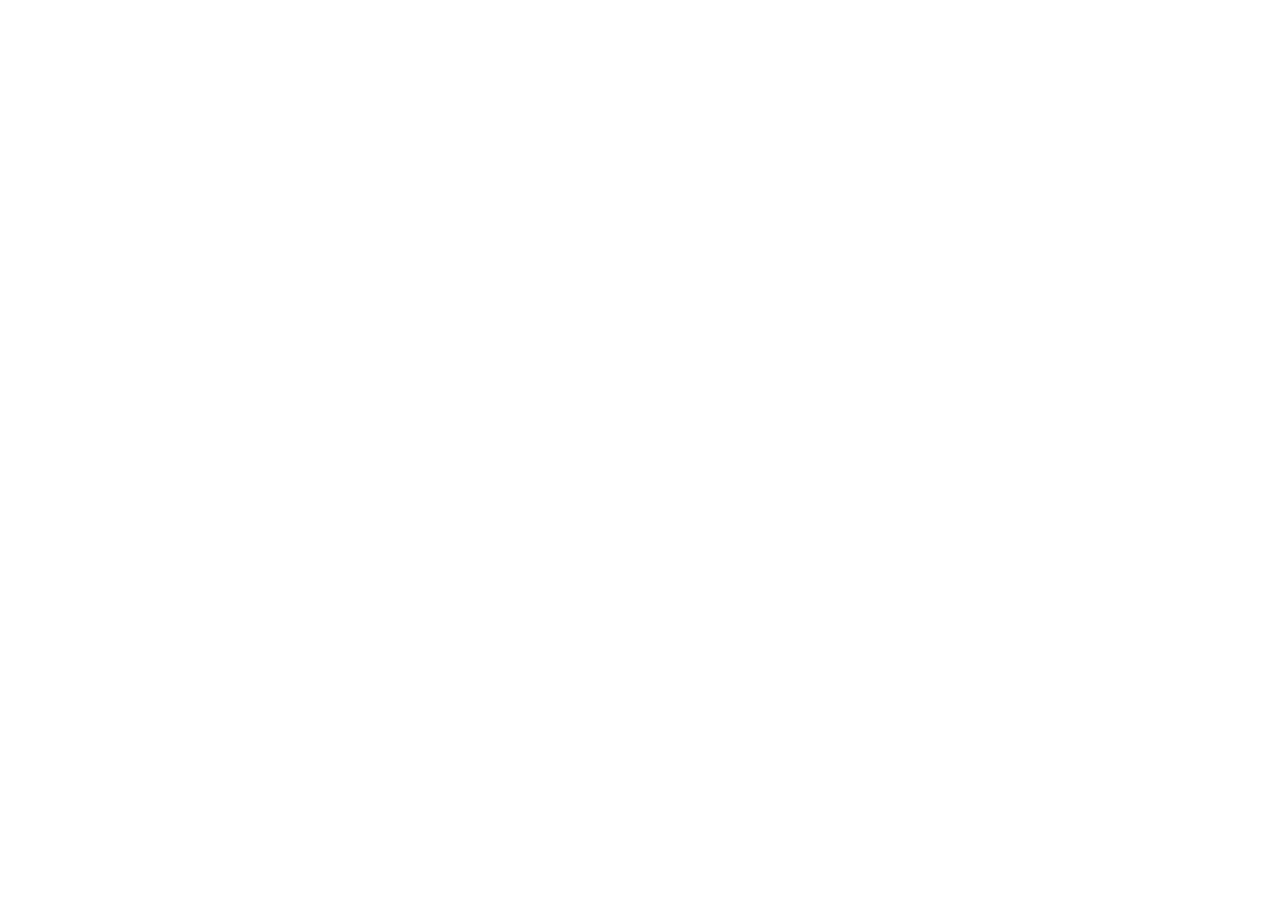
==== commit cb685ff5: "Add PWA support, CDN config, and testing infrastructure PWA: - Add Web App Manifest with icons and s" ====
--- a/docs/index.html
+++ b/docs/index.html
@@ -12,13 +12,29 @@
     
     <title>宏观经济数据分析平台 | National Stats</title>
     
+    <link rel="dns-prefetch" href="https://fonts.googleapis.com">
+    <link rel="dns-prefetch" href="https://fonts.gstatic.com">
     <link rel="preconnect" href="https://fonts.googleapis.com">
     <link rel="preconnect" href="https://fonts.gstatic.com" crossorigin>
     <link href="https://fonts.googleapis.com/css2?family=Noto+Sans+SC:wght@300;400;500;700&display=swap" rel="stylesheet">
+    <link rel="preload" href="styles/main.css" as="style">
+    <link rel="preload" href="scripts/main.js" as="script">
     
     <link rel="stylesheet" href="styles/main.css">
     
     <link rel="icon" type="image/svg+xml" href="data:image/svg+xml,<svg xmlns='http://www.w3.org/2000/svg' viewBox='0 0 100 100'><text y='.9em' font-size='90'>📊</text></svg>">
+    <link rel="manifest" href="manifest/manifest.json">
+    <link rel="apple-touch-icon" href="data:image/svg+xml,<svg xmlns='http://www.w3.org/2000/svg' viewBox='0 0 180 180'><rect fill='%232563eb' width='180' height='180' rx='30'/><rect x='30' y='90' width='22' height='60' fill='white' opacity='0.9'/><rect x='60' y='55' width='22' height='95' fill='white' opacity='0.85'/><rect x='90' y='40' width='22' height='110' fill='white' opacity='0.8'/><rect x='120' y='70' width='22' height='80' fill='white' opacity='0.75'/></svg>">
+    <meta name="apple-mobile-web-app-capable" content="yes">
+    <meta name="apple-mobile-web-app-status-bar-style" content="default">
+    <meta name="apple-mobile-web-app-title" content="National Stats">
+    <meta name="mobile-web-app-capable" content="yes">
+    <meta name="application-name" content="National Stats">
+    <meta name="msapplication-TileColor" content="#2563eb">
+    <meta name="msapplication-tap-highlight" content="no">
+    <style>
+        :root{--color-primary:#2563eb;--color-bg:#ffffff;--header-height:72px}body{margin:0;font-family:'Noto Sans SC',system-ui,sans-serif}.header{position:fixed;top:0;left:0;right:0;height:var(--header-height);background:var(--color-bg);border-bottom:1px solid #e2e8f0;z-index:1000}.skip-link{position:absolute;top:-100px;left:50%;transform:translateX(-50%);padding:.5rem 1rem;background:var(--color-primary);color:#fff;border-radius:.5rem;z-index:10000}.skip-link:focus{top:1rem}
+    </link>
 </head>
 <body>
     <a href="#main-content" class="skip-link">跳转到主要内容</a>
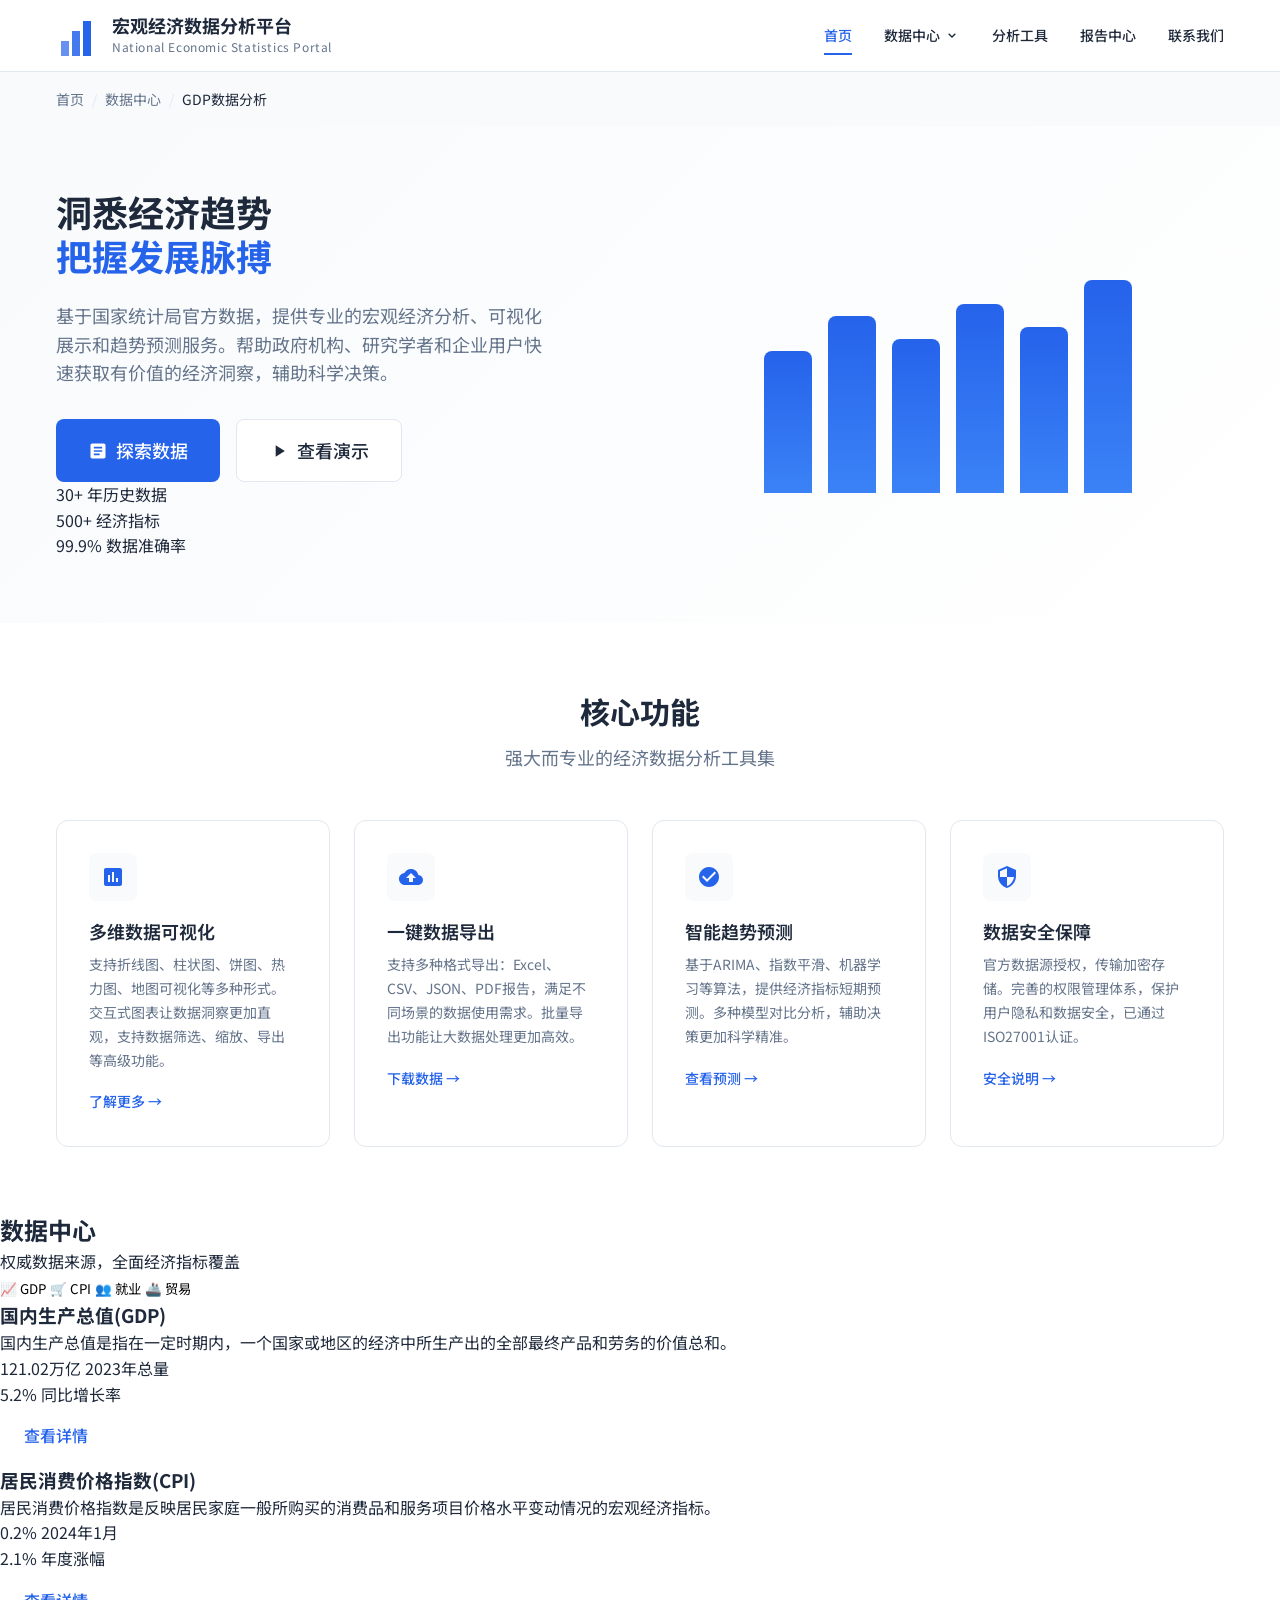
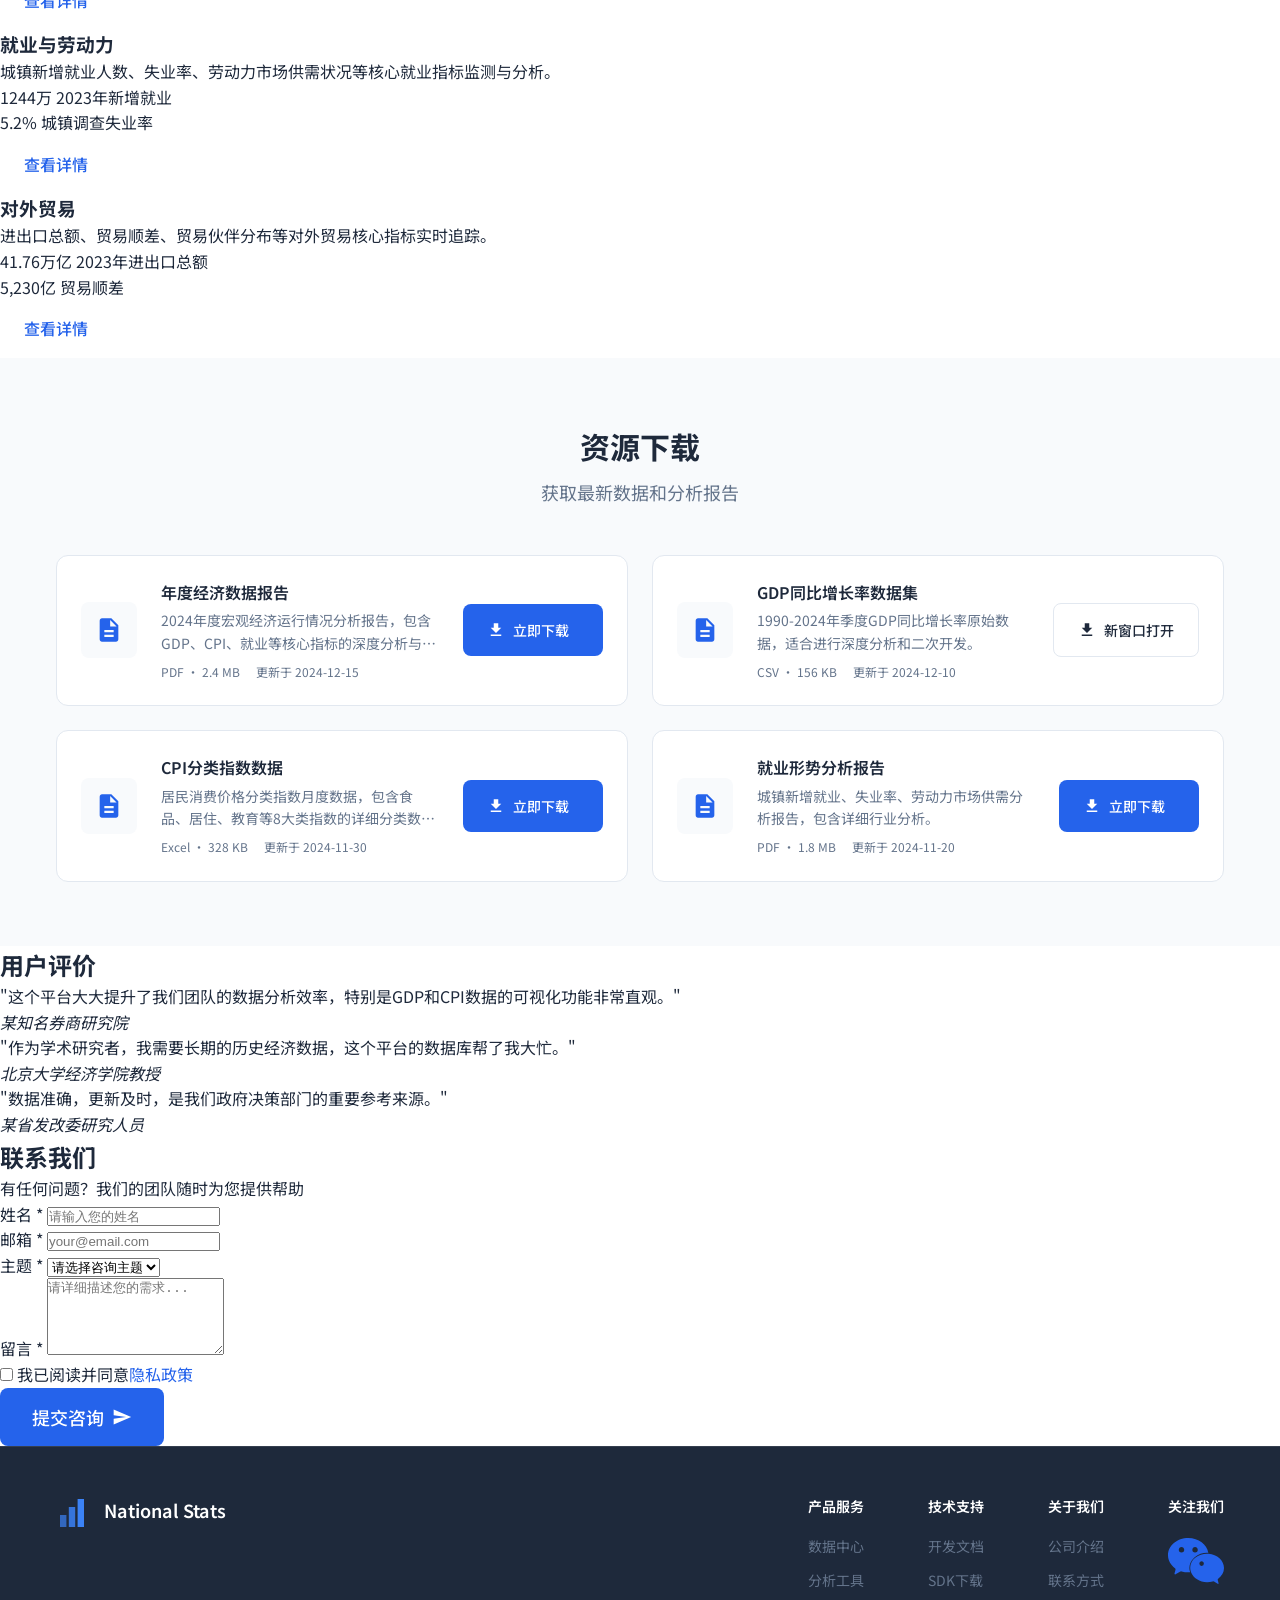
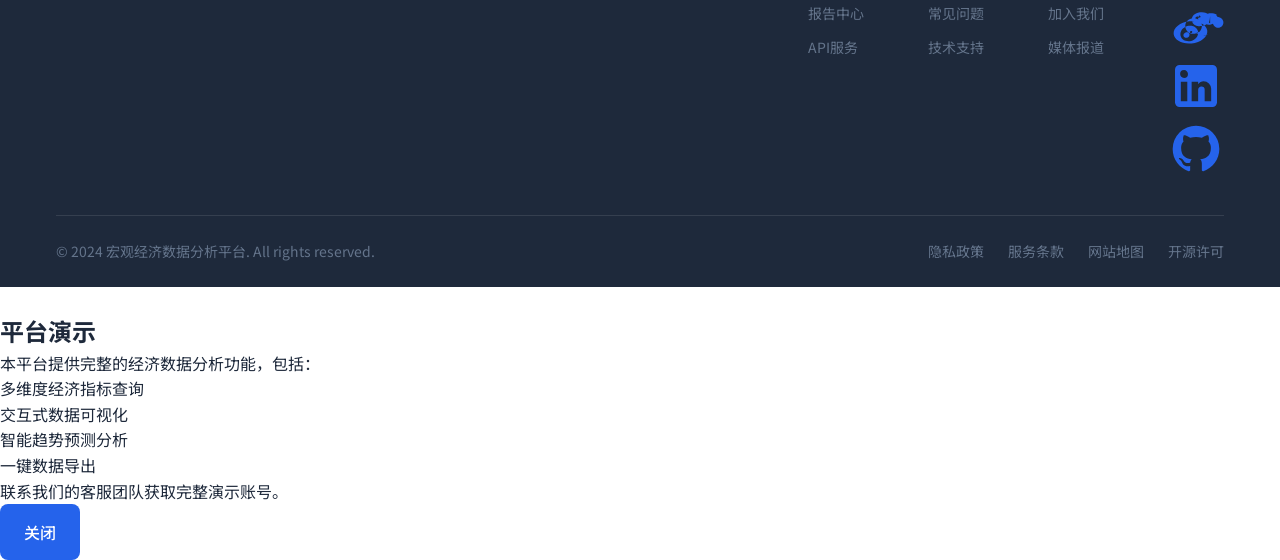
==== commit 4a4932be: "Fix HTML syntax error - </link> should be </style> Bug: Invalid HTML tag in index.html head section " ====
--- a/docs/index.html
+++ b/docs/index.html
@@ -34,7 +34,7 @@
     <meta name="msapplication-tap-highlight" content="no">
     <style>
         :root{--color-primary:#2563eb;--color-bg:#ffffff;--header-height:72px}body{margin:0;font-family:'Noto Sans SC',system-ui,sans-serif}.header{position:fixed;top:0;left:0;right:0;height:var(--header-height);background:var(--color-bg);border-bottom:1px solid #e2e8f0;z-index:1000}.skip-link{position:absolute;top:-100px;left:50%;transform:translateX(-50%);padding:.5rem 1rem;background:var(--color-primary);color:#fff;border-radius:.5rem;z-index:10000}.skip-link:focus{top:1rem}
-    </link>
+    </style>
 </head>
 <body>
     <a href="#main-content" class="skip-link">跳转到主要内容</a>
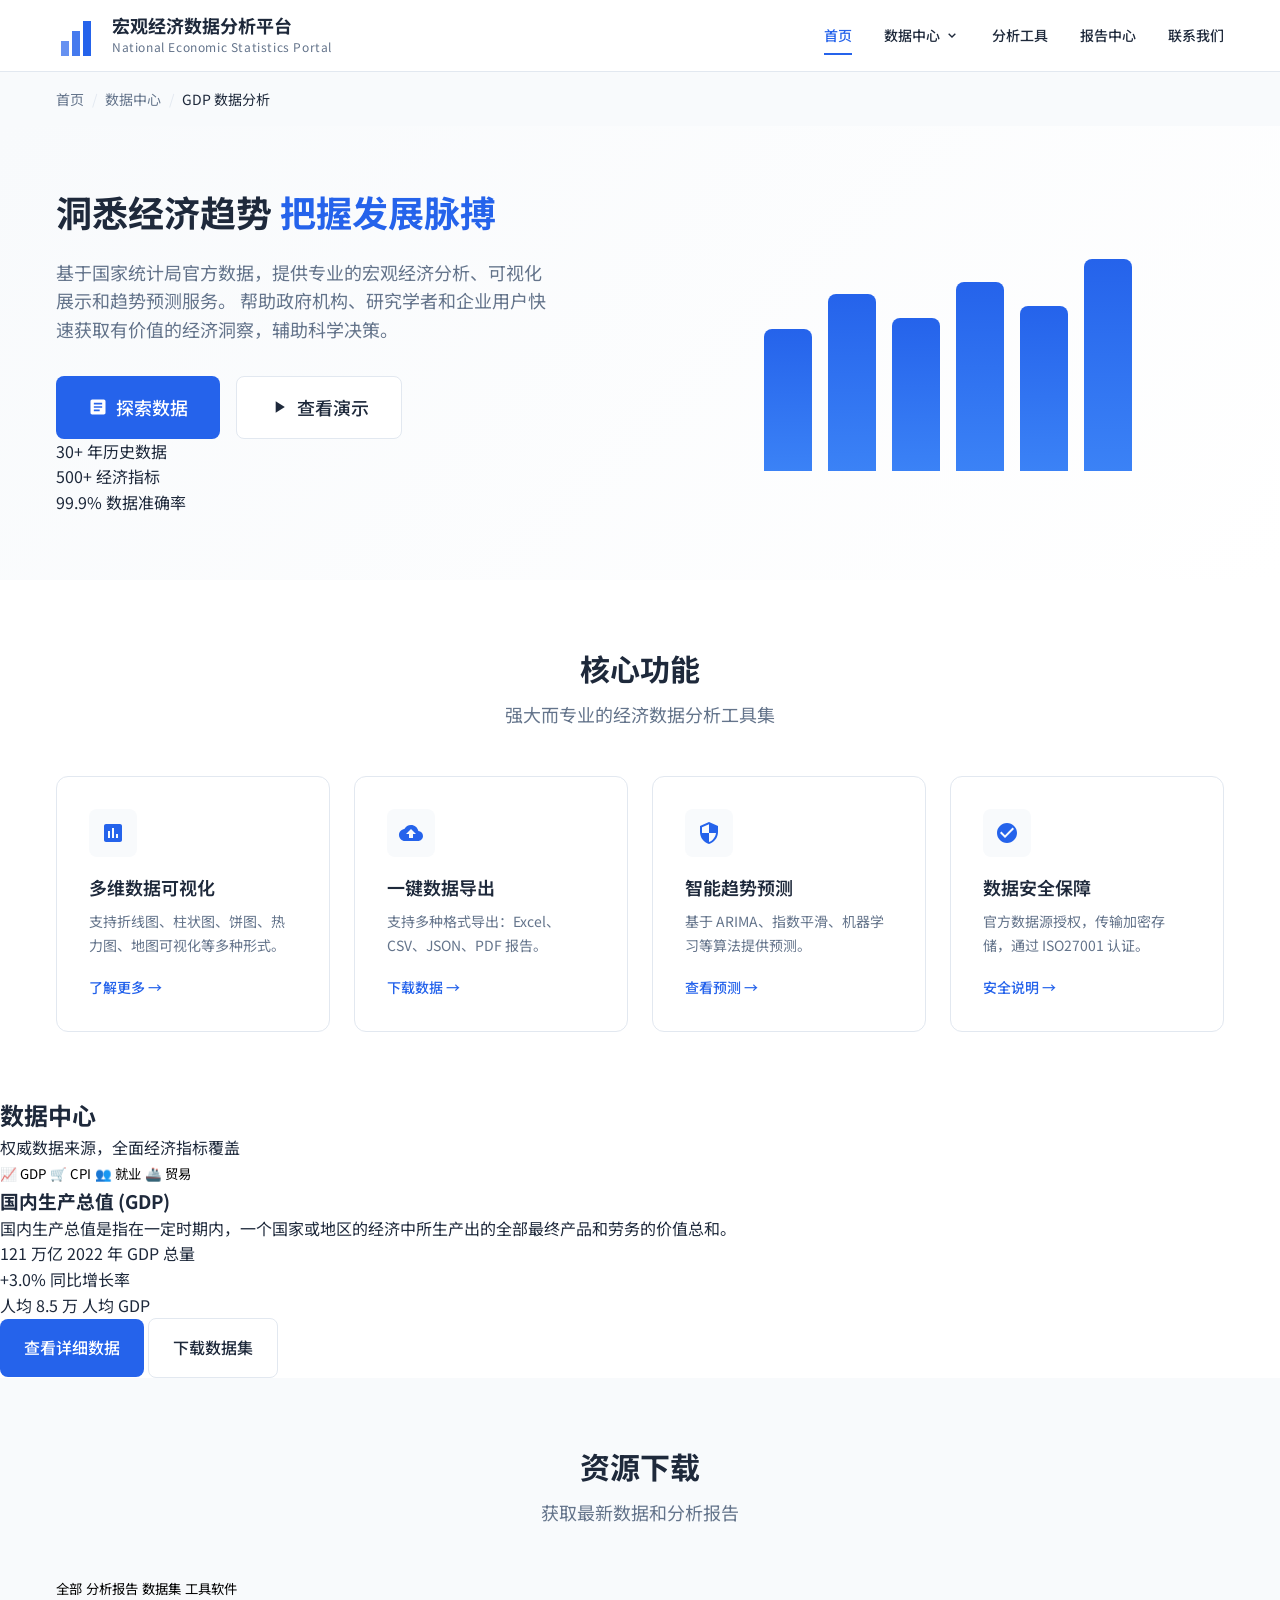
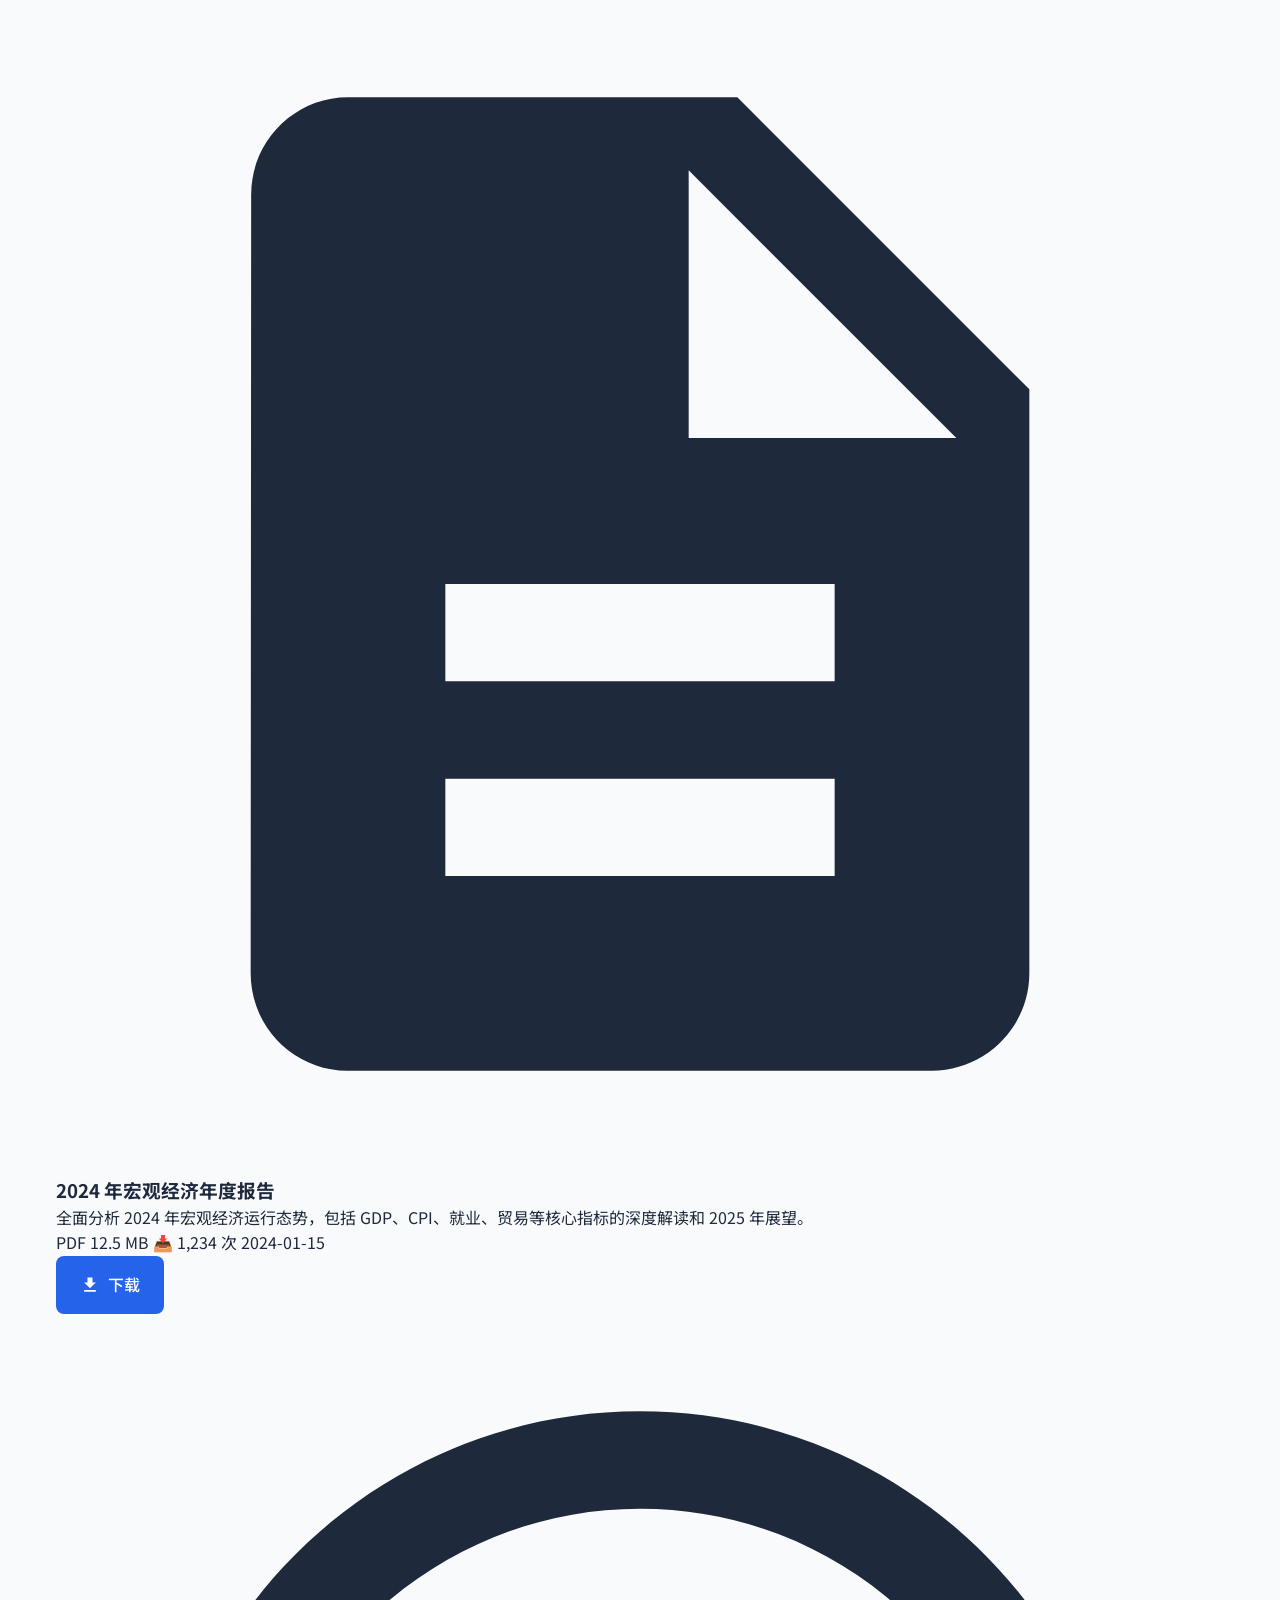
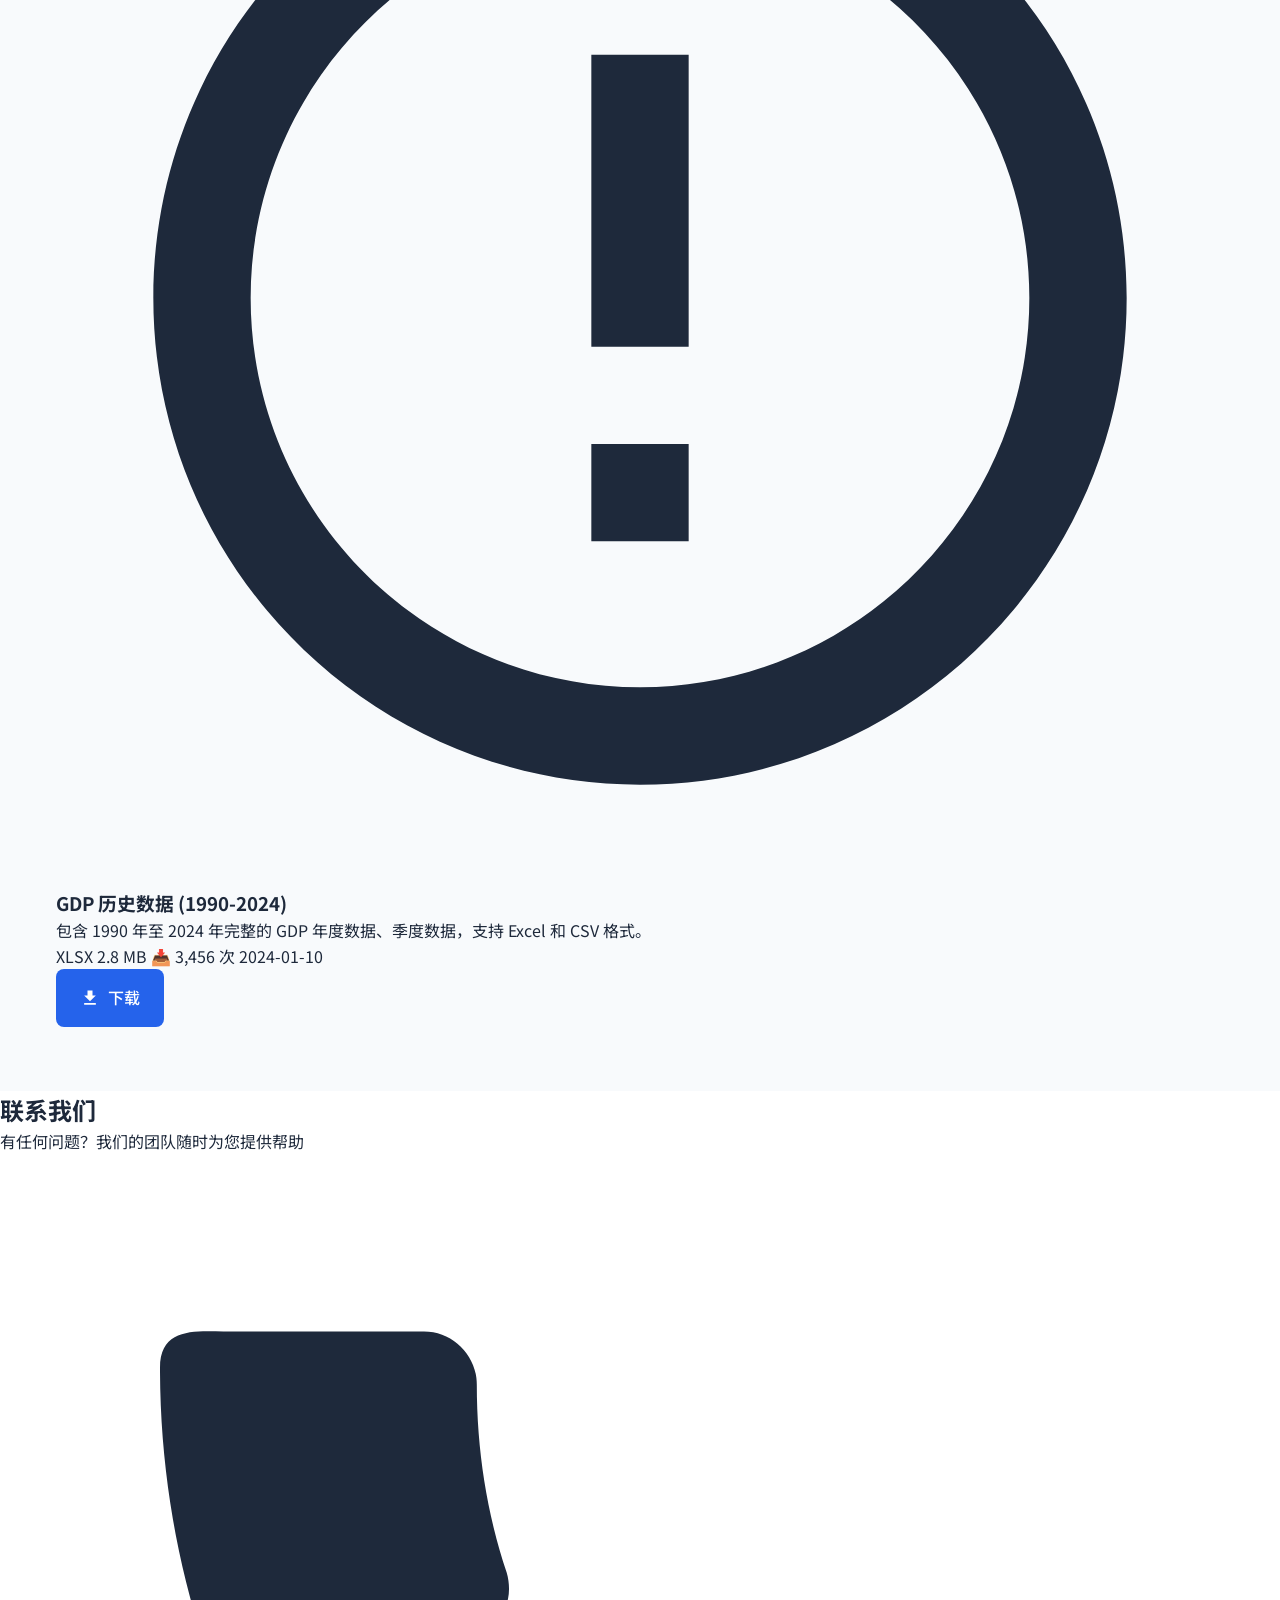
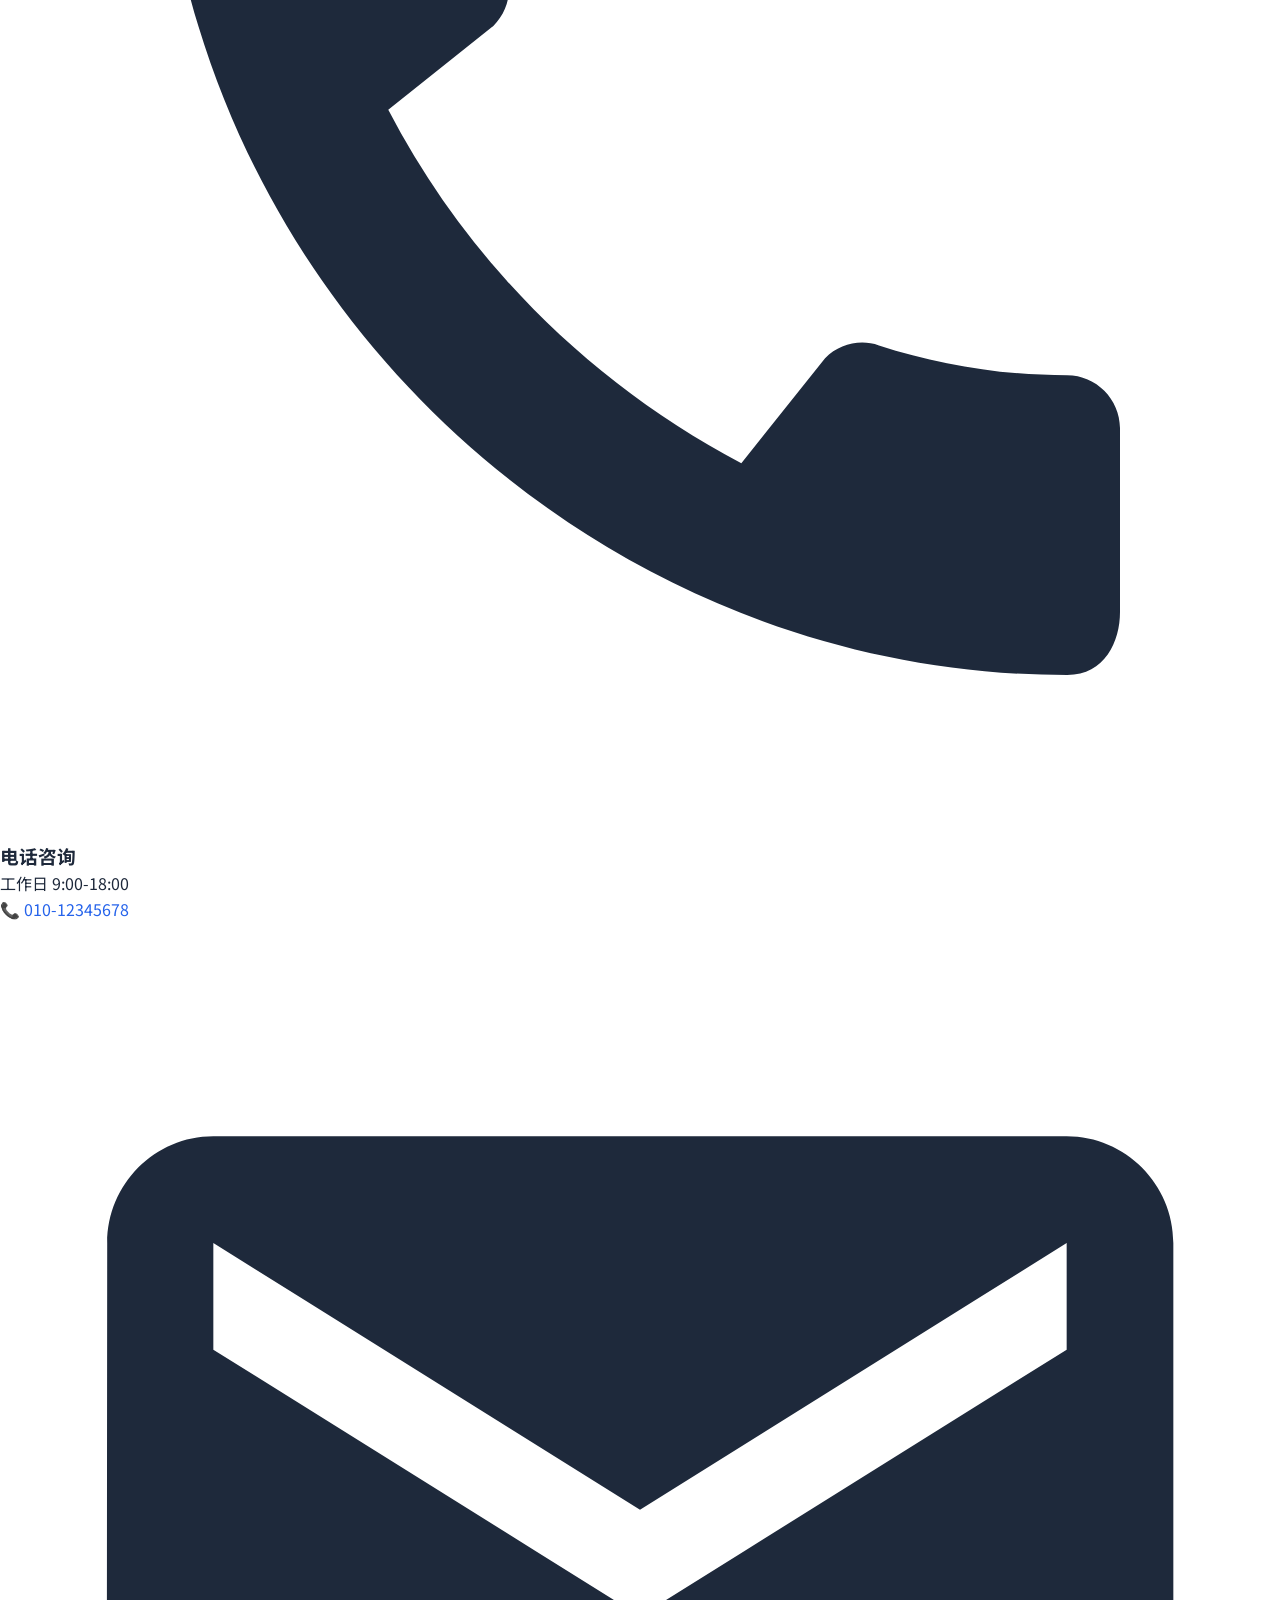
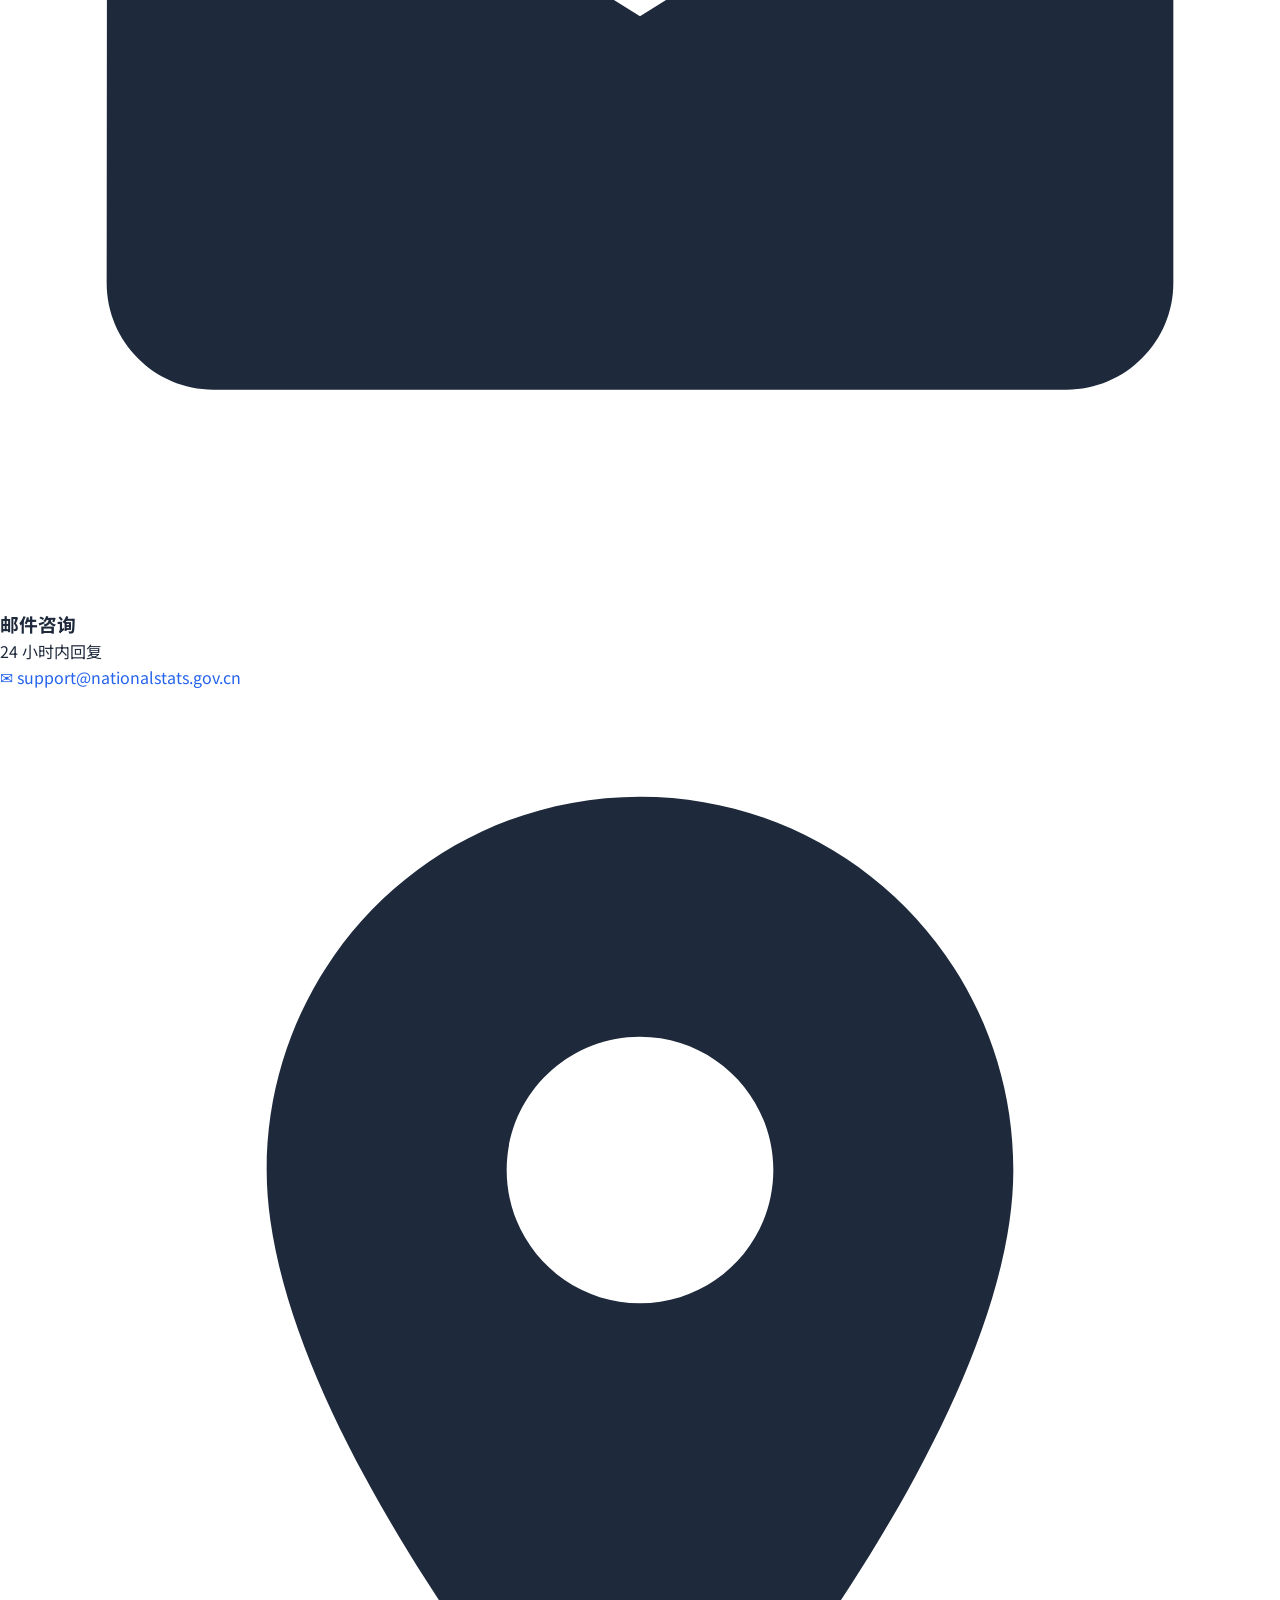
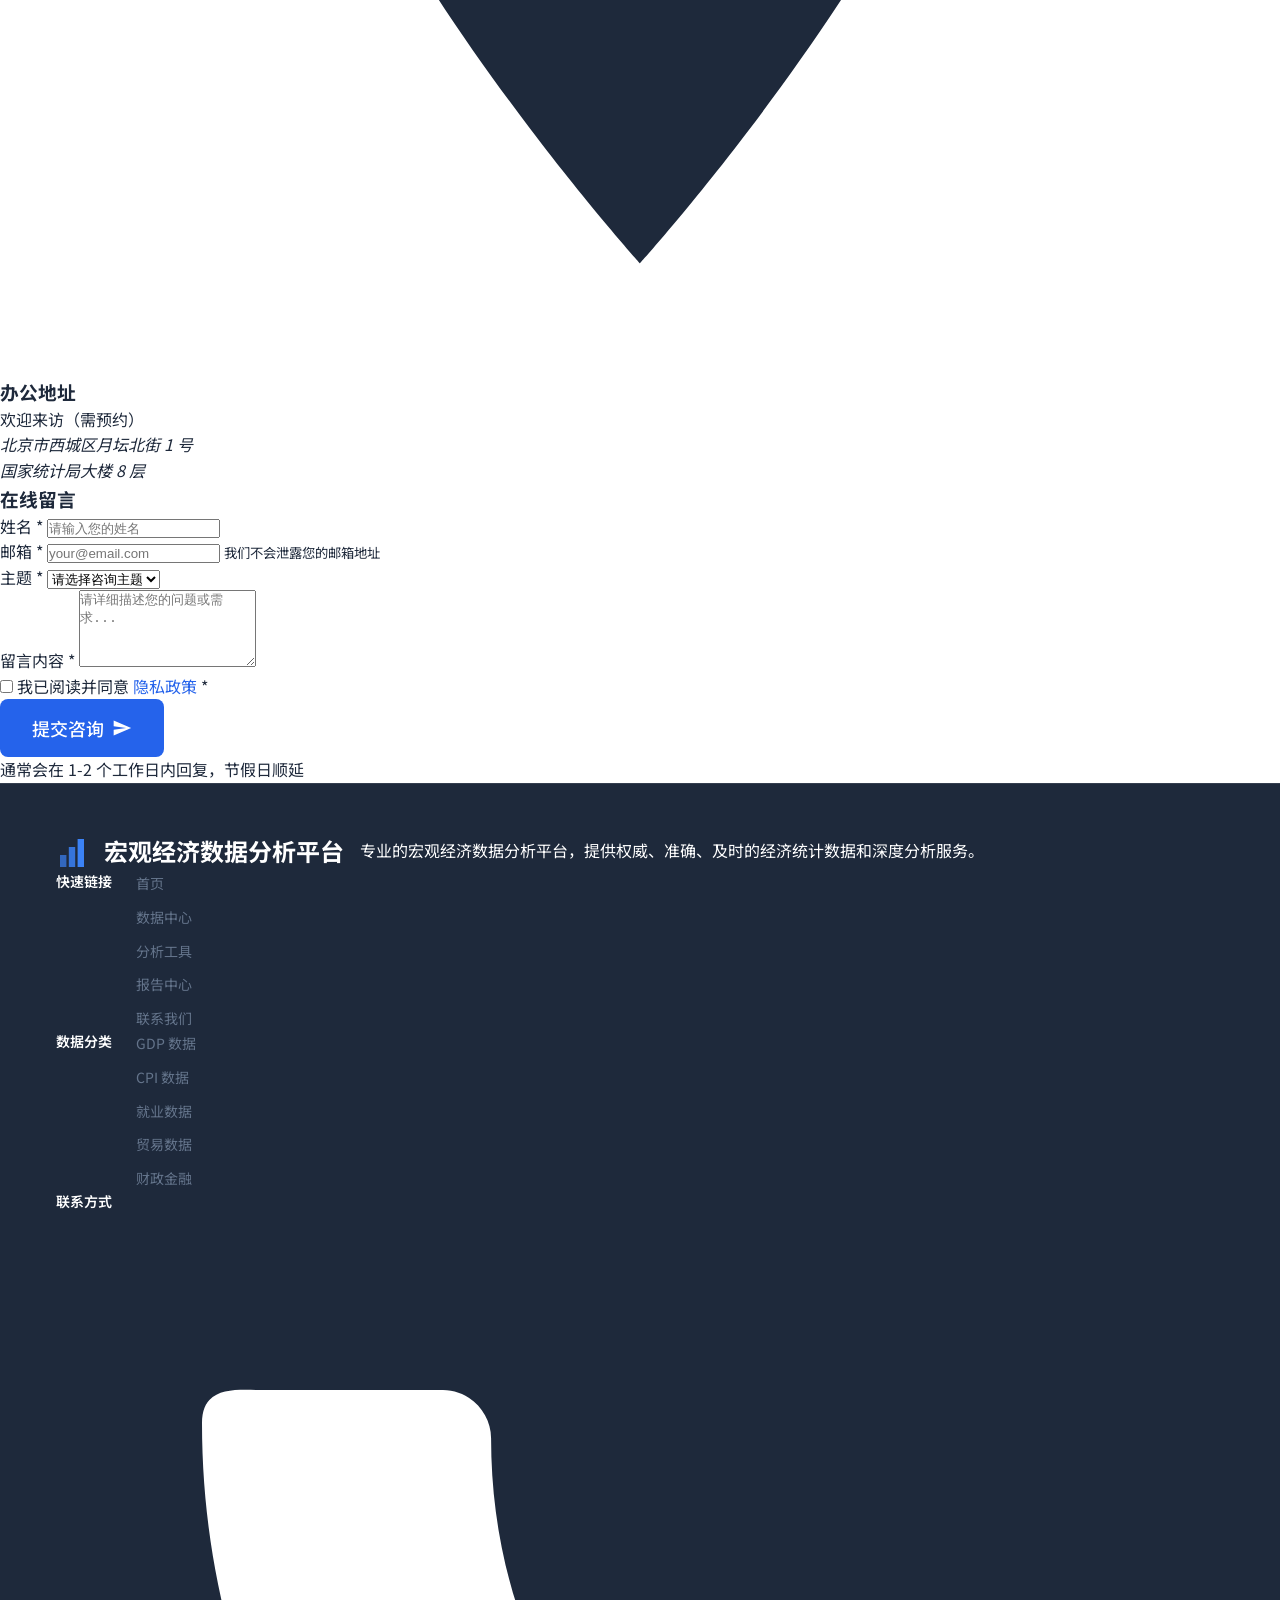
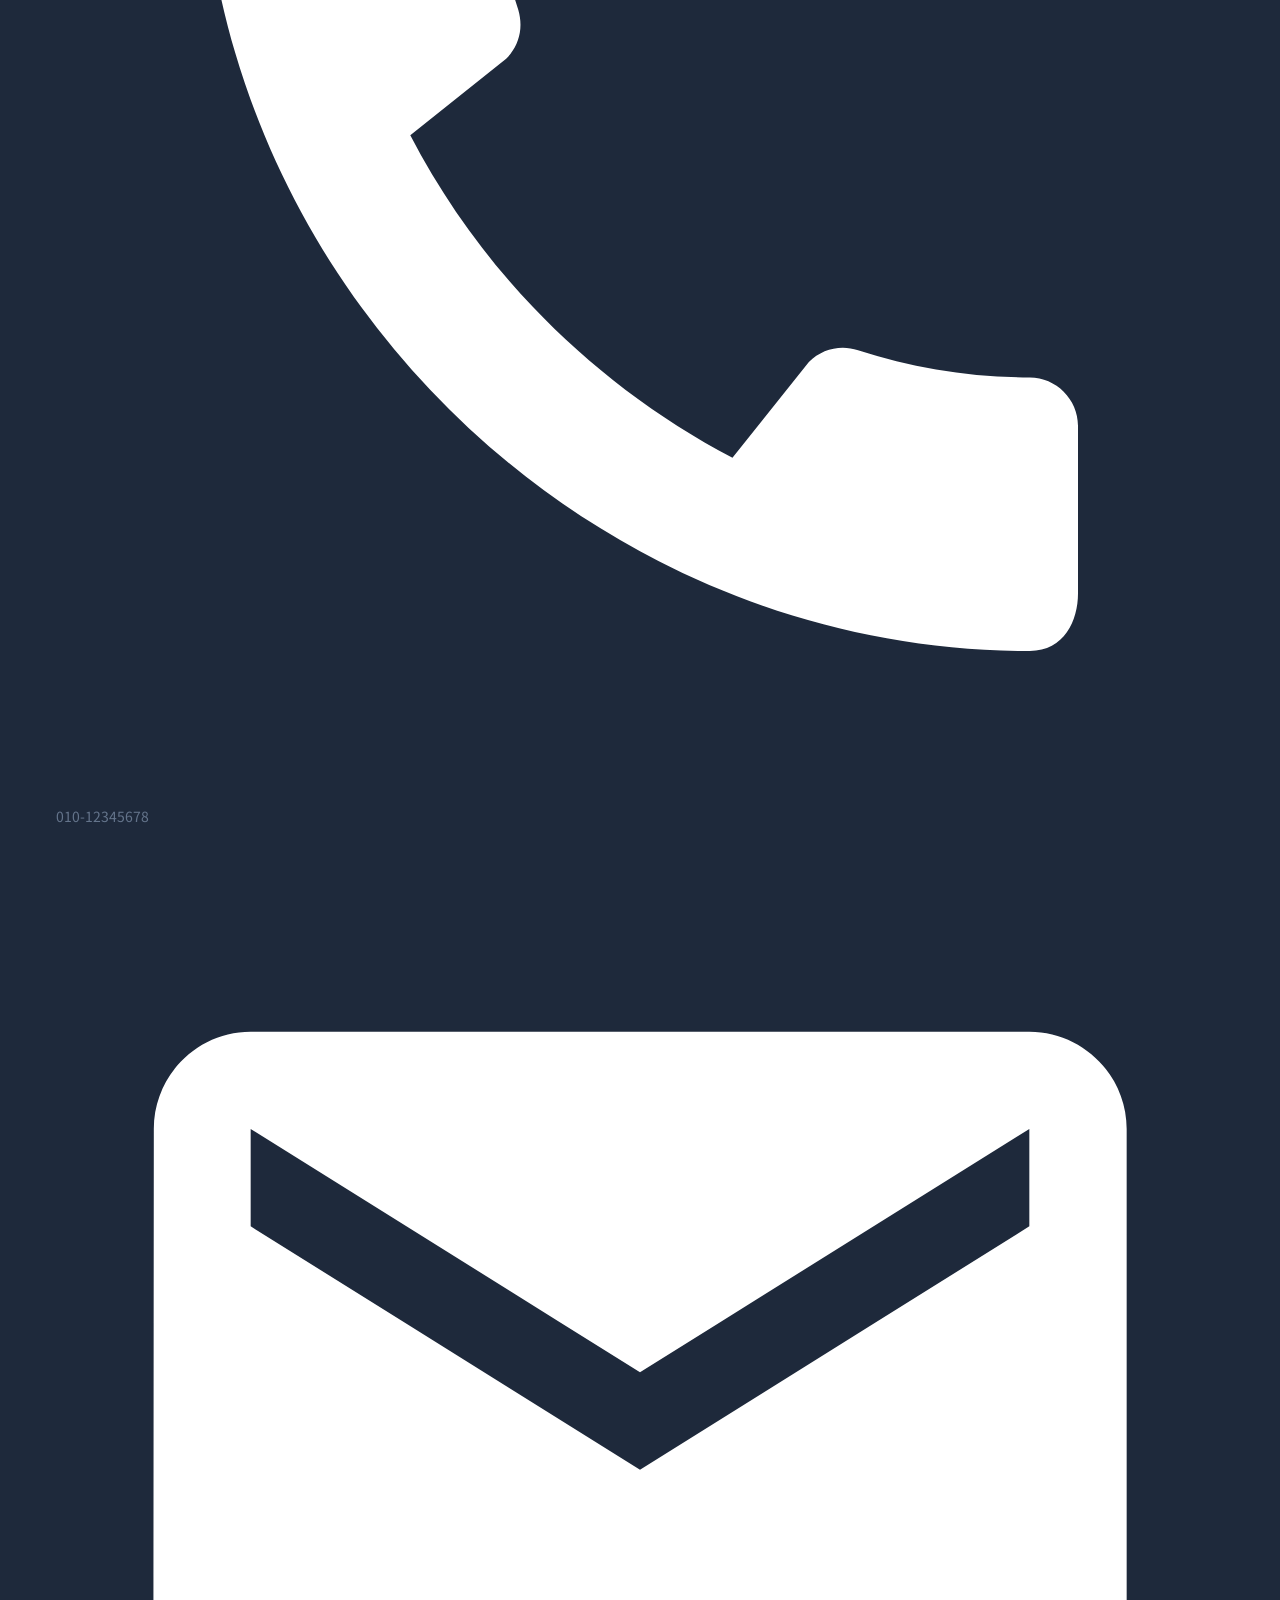
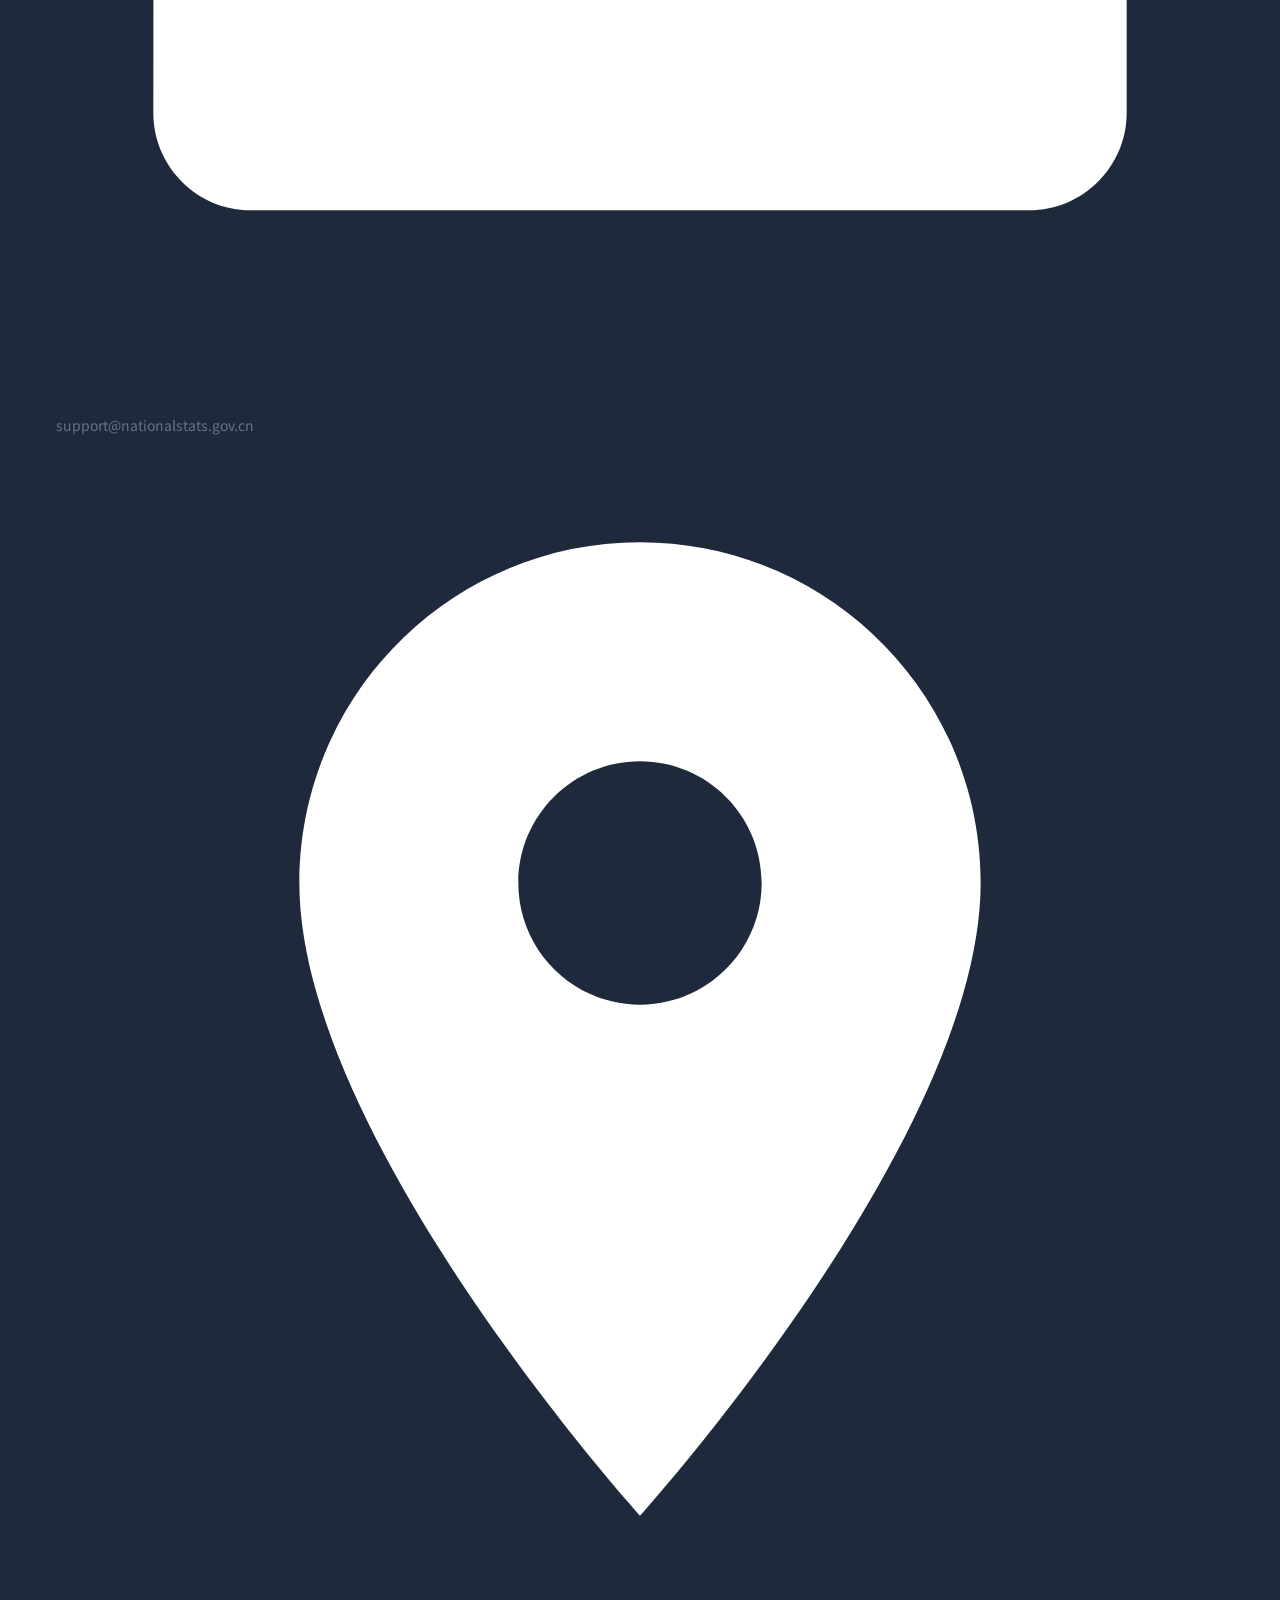
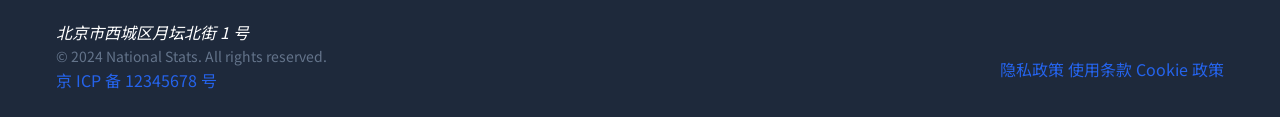
==== commit ea5f443e: "Fix: Replace index.html with complete working version Problem: - Previous index-modular.html used SS" ====
--- a/docs/index.html
+++ b/docs/index.html
@@ -1,45 +1,40 @@
 <!DOCTYPE html>
-<html lang="zh-CN">
+<html lang="zh-CN" class="no-js">
 <head>
     <meta charset="UTF-8">
     <meta name="viewport" content="width=device-width, initial-scale=1.0">
-    <meta name="description" content="宏观经济数据分析平台 - 专业的数据分析与可视化工具，提供GDP、CPI、就业等核心经济指标数据服务">
-    <meta name="keywords" content="宏观经济,数据分析,GDP,CPI,统计,可视化,经济指标">
-    <meta name="author" content="National Stats Team">
     <meta http-equiv="X-UA-Compatible" content="IE=edge">
+    <title>宏观经济数据分析平台 | National Stats</title>
+    <meta name="description" content="宏观经济数据分析平台 - 专业的数据分析与可视化工具，提供 GDP、CPI、就业等核心经济指标数据服务">
+    <meta name="keywords" content="宏观经济，数据分析，GDP,CPI，统计，可视化，经济指标">
     <meta name="theme-color" content="#2563eb">
-    <meta name="robots" content="index, follow">
-    
-    <title>宏观经济数据分析平台 | National Stats</title>
     
     <link rel="dns-prefetch" href="https://fonts.googleapis.com">
     <link rel="dns-prefetch" href="https://fonts.gstatic.com">
     <link rel="preconnect" href="https://fonts.googleapis.com">
     <link rel="preconnect" href="https://fonts.gstatic.com" crossorigin>
     <link href="https://fonts.googleapis.com/css2?family=Noto+Sans+SC:wght@300;400;500;700&display=swap" rel="stylesheet">
-    <link rel="preload" href="styles/main.css" as="style">
-    <link rel="preload" href="scripts/main.js" as="script">
-    
     <link rel="stylesheet" href="styles/main.css">
-    
     <link rel="icon" type="image/svg+xml" href="data:image/svg+xml,<svg xmlns='http://www.w3.org/2000/svg' viewBox='0 0 100 100'><text y='.9em' font-size='90'>📊</text></svg>">
     <link rel="manifest" href="manifest/manifest.json">
-    <link rel="apple-touch-icon" href="data:image/svg+xml,<svg xmlns='http://www.w3.org/2000/svg' viewBox='0 0 180 180'><rect fill='%232563eb' width='180' height='180' rx='30'/><rect x='30' y='90' width='22' height='60' fill='white' opacity='0.9'/><rect x='60' y='55' width='22' height='95' fill='white' opacity='0.85'/><rect x='90' y='40' width='22' height='110' fill='white' opacity='0.8'/><rect x='120' y='70' width='22' height='80' fill='white' opacity='0.75'/></svg>">
-    <meta name="apple-mobile-web-app-capable" content="yes">
-    <meta name="apple-mobile-web-app-status-bar-style" content="default">
-    <meta name="apple-mobile-web-app-title" content="National Stats">
-    <meta name="mobile-web-app-capable" content="yes">
-    <meta name="application-name" content="National Stats">
-    <meta name="msapplication-TileColor" content="#2563eb">
-    <meta name="msapplication-tap-highlight" content="no">
+    
     <style>
-        :root{--color-primary:#2563eb;--color-bg:#ffffff;--header-height:72px}body{margin:0;font-family:'Noto Sans SC',system-ui,sans-serif}.header{position:fixed;top:0;left:0;right:0;height:var(--header-height);background:var(--color-bg);border-bottom:1px solid #e2e8f0;z-index:1000}.skip-link{position:absolute;top:-100px;left:50%;transform:translateX(-50%);padding:.5rem 1rem;background:var(--color-primary);color:#fff;border-radius:.5rem;z-index:10000}.skip-link:focus{top:1rem}
+        :root{--color-primary:#2563eb;--color-bg:#ffffff;--header-height:72px}
+        body{margin:0;font-family:'Noto Sans SC',system-ui,sans-serif}
+        .header{position:fixed;top:0;left:0;right:0;height:var(--header-height);background:var(--color-bg);border-bottom:1px solid #e2e8f0;z-index:1000}
+        .skip-link{position:absolute;top:-100px;left:50%;transform:translateX(-50%);padding:.5rem 1rem;background:var(--color-primary);color:#fff;border-radius:.5rem;z-index:10000}
+        .skip-link:focus{top:1rem}
+        html{scroll-behavior:smooth}
     </style>
+    
+    <script>
+        document.documentElement.className = document.documentElement.className.replace('no-js', 'js');
+    </script>
 </head>
 <body>
     <a href="#main-content" class="skip-link">跳转到主要内容</a>
     
-    <header class="header" role="banner">
+    <header class="header" role="banner" data-component="header">
         <div class="header__container">
             <div class="header__brand">
                 <svg class="header__logo" viewBox="0 0 40 40" aria-hidden="true" role="img">
@@ -54,62 +49,75 @@
                 </div>
             </div>
             
-            <button class="header__toggle" aria-label="切换导航菜单" aria-expanded="false" aria-controls="main-nav">
+            <button class="header__toggle" aria-label="切换导航菜单" aria-expanded="false" aria-controls="main-nav" type="button">
                 <span class="header__toggle-bar"></span>
                 <span class="header__toggle-bar"></span>
                 <span class="header__toggle-bar"></span>
             </button>
             
-            <nav class="nav" id="main-nav" aria-label="主导航">
+            <nav class="nav" id="main-nav" aria-label="主导航" role="navigation">
                 <ul class="nav__list" role="menubar">
                     <li class="nav__item" role="none">
-                        <a href="#home" class="nav__link nav__link--active" role="menuitem">首页</a>
+                        <a href="#home" class="nav__link nav__link--active" role="menuitem" tabindex="0">首页</a>
                     </li>
                     <li class="nav__item nav__item--has-submenu" role="none">
-                        <a href="#data" class="nav__link" role="menuitem" aria-expanded="false" aria-haspopup="true">
+                        <a href="#data" class="nav__link" role="menuitem" aria-expanded="false" aria-haspopup="true" tabindex="0">
                             数据中心
                             <svg class="nav__arrow" viewBox="0 0 24 24" aria-hidden="true">
                                 <path d="M7 10l5 5 5-5" fill="none" stroke="currentColor" stroke-width="2"/>
                             </svg>
                         </a>
-                        <ul class="nav__submenu" role="menu">
-                            <li role="none"><a href="#gdp" class="nav__submenu-link" role="menuitem">GDP数据</a></li>
-                            <li role="none"><a href="#cpi" class="nav__submenu-link" role="menuitem">CPI数据</a></li>
-                            <li role="none"><a href="#employment" class="nav__submenu-link" role="menuitem">就业数据</a></li>
-                            <li role="none"><a href="#trade" class="nav__submenu-link" role="menuitem">贸易数据</a></li>
+                        <ul class="nav__submenu" role="menu" aria-label="数据中心子菜单">
+                            <li role="none"><a href="#gdp" class="nav__submenu-link" role="menuitem" tabindex="-1">GDP 数据</a></li>
+                            <li role="none"><a href="#cpi" class="nav__submenu-link" role="menuitem" tabindex="-1">CPI 数据</a></li>
+                            <li role="none"><a href="#employment" class="nav__submenu-link" role="menuitem" tabindex="-1">就业数据</a></li>
+                            <li role="none"><a href="#trade" class="nav__submenu-link" role="menuitem" tabindex="-1">贸易数据</a></li>
                         </ul>
                     </li>
                     <li class="nav__item" role="none">
-                        <a href="#analysis" class="nav__link" role="menuitem">分析工具</a>
+                        <a href="#analysis" class="nav__link" role="menuitem" tabindex="0">分析工具</a>
                     </li>
                     <li class="nav__item" role="none">
-                        <a href="#reports" class="nav__link" role="menuitem">报告中心</a>
+                        <a href="#reports" class="nav__link" role="menuitem" tabindex="0">报告中心</a>
                     </li>
                     <li class="nav__item" role="none">
-                        <a href="#contact" class="nav__link" role="menuitem">联系我们</a>
+                        <a href="#contact" class="nav__link" role="menuitem" tabindex="0">联系我们</a>
                     </li>
                 </ul>
             </nav>
         </div>
     </header>
-
-    <nav class="breadcrumb" aria-label="面包屑导航">
+    
+    <nav class="breadcrumb" aria-label="面包屑导航" data-component="breadcrumb">
         <div class="breadcrumb__container">
-            <ol class="breadcrumb__list">
-                <li class="breadcrumb__item"><a href="#home">首页</a></li>
-                <li class="breadcrumb__item"><a href="#data">数据中心</a></li>
-                <li class="breadcrumb__item breadcrumb__item--current" aria-current="page">GDP数据分析</li>
+            <ol class="breadcrumb__list" itemscope itemtype="https://schema.org/BreadcrumbList">
+                <li class="breadcrumb__item" itemprop="itemListElement" itemscope itemtype="https://schema.org/ListItem">
+                    <a href="#home" itemprop="item"><span itemprop="name">首页</span></a>
+                    <meta itemprop="position" content="1" />
+                </li>
+                <li class="breadcrumb__item" itemprop="itemListElement" itemscope itemtype="https://schema.org/ListItem">
+                    <a href="#data" itemprop="item"><span itemprop="name">数据中心</span></a>
+                    <meta itemprop="position" content="2" />
+                </li>
+                <li class="breadcrumb__item breadcrumb__item--current" itemprop="itemListElement" itemscope itemtype="https://schema.org/ListItem" aria-current="page">
+                    <span itemprop="name">GDP 数据分析</span>
+                    <meta itemprop="position" content="3" />
+                </li>
             </ol>
         </div>
     </nav>
-
+    
     <main id="main-content" class="main" role="main">
-        <section class="hero" id="home" aria-labelledby="hero-title">
+        <section class="hero" id="home" aria-labelledby="hero-title" data-component="hero">
             <div class="hero__container">
                 <div class="hero__content">
-                    <h2 class="hero__title" id="hero-title">洞悉经济趋势<br><span>把握发展脉搏</span></h2>
+                    <h2 class="hero__title" id="hero-title">
+                        洞悉经济趋势
+                        <span class="hero__title-highlight">把握发展脉搏</span>
+                    </h2>
                     <p class="hero__description">
-                        基于国家统计局官方数据，提供专业的宏观经济分析、可视化展示和趋势预测服务。帮助政府机构、研究学者和企业用户快速获取有价值的经济洞察，辅助科学决策。
+                        基于国家统计局官方数据，提供专业的宏观经济分析、可视化展示和趋势预测服务。
+                        帮助政府机构、研究学者和企业用户快速获取有价值的经济洞察，辅助科学决策。
                     </p>
                     <div class="hero__actions">
                         <a href="#data" class="btn btn--primary btn--lg" role="button">
@@ -125,24 +133,24 @@
                             查看演示
                         </a>
                     </div>
-                    <div class="hero__stats">
-                        <div class="hero-stat">
-                            <span class="hero-stat__value">30+</span>
+                    <div class="hero__stats" role="list" aria-label="关键统计数据">
+                        <div class="hero-stat" role="listitem">
+                            <span class="hero-stat__value" aria-label="30 年以上">30+</span>
                             <span class="hero-stat__label">年历史数据</span>
                         </div>
-                        <div class="hero-stat">
-                            <span class="hero-stat__value">500+</span>
+                        <div class="hero-stat" role="listitem">
+                            <span class="hero-stat__value" aria-label="500 个以上">500+</span>
                             <span class="hero-stat__label">经济指标</span>
                         </div>
-                        <div class="hero-stat">
-                            <span class="hero-stat__value">99.9%</span>
+                        <div class="hero-stat" role="listitem">
+                            <span class="hero-stat__value" aria-label="99.9 个百分点">99.9%</span>
                             <span class="hero-stat__label">数据准确率</span>
                         </div>
                     </div>
                 </div>
                 <div class="hero__visual" aria-hidden="true">
-                    <div class="hero__chart">
-                        <div class="chart-bar" style="--height: 60%; --delay: 0s;" role="img" aria-label="数据增长图表"></div>
+                    <div class="hero__chart" role="img" aria-label="数据增长趋势图表">
+                        <div class="chart-bar" style="--height: 60%; --delay: 0s;"></div>
                         <div class="chart-bar" style="--height: 75%; --delay: 0.1s;"></div>
                         <div class="chart-bar" style="--height: 65%; --delay: 0.2s;"></div>
                         <div class="chart-bar" style="--height: 80%; --delay: 0.3s;"></div>
@@ -152,537 +160,482 @@
                 </div>
             </div>
         </section>
-
-        <section class="features" id="analysis" aria-labelledby="features-title">
+        
+        <section class="features" id="analysis" aria-labelledby="features-title" data-component="features">
             <div class="features__container">
                 <header class="features__header">
                     <h2 class="features__title" id="features-title">核心功能</h2>
                     <p class="features__subtitle">强大而专业的经济数据分析工具集</p>
                 </header>
-                
-                <div class="features__grid">
-                    <article class="feature-card" tabindex="0">
-                        <div class="feature-card__icon">
-                            <svg viewBox="0 0 24 24" aria-hidden="true">
-                                <path d="M19 3H5c-1.1 0-2 .9-2 2v14c0 1.1.9 2 2 2h14c1.1 0 2-.9 2-2V5c0-1.1-.9-2-2-2zM9 17H7v-7h2v7zm4 0h-2V7h2v10zm4 0h-2v-4h2v4z" fill="currentColor"/>
-                            </svg>
+                <div class="features__grid" role="list">
+                    <article class="feature-card" role="listitem" tabindex="0">
+                        <div class="feature-card__icon" aria-hidden="true">
+                            <svg viewBox="0 0 24 24"><path d="M19 3H5c-1.1 0-2 .9-2 2v14c0 1.1.9 2 2 2h14c1.1 0 2-.9 2-2V5c0-1.1-.9-2-2-2zM9 17H7v-7h2v7zm4 0h-2V7h2v10zm4 0h-2v-4h2v4z" fill="currentColor"/></svg>
                         </div>
                         <h3 class="feature-card__title">多维数据可视化</h3>
-                        <p class="feature-card__description">
-                            支持折线图、柱状图、饼图、热力图、地图可视化等多种形式。交互式图表让数据洞察更加直观，支持数据筛选、缩放、导出等高级功能。
-                        </p>
+                        <p class="feature-card__description">支持折线图、柱状图、饼图、热力图、地图可视化等多种形式。</p>
                         <a href="#visualization" class="feature-card__link">了解更多 →</a>
                     </article>
-                    
-                    <article class="feature-card" tabindex="0">
-                        <div class="feature-card__icon">
-                            <svg viewBox="0 0 24 24" aria-hidden="true">
-                                <path d="M19.35 10.04C18.67 6.59 15.64 4 12 4 9.11 4 6.6 5.64 5.35 8.04 2.34 8.36 0 10.91 0 14c0 3.31 2.69 6 6 6h13c2.76 0 5-2.24 5-5 0-2.64-2.05-4.78-4.65-4.96zM14 13v4h-4v-4H7l5-5 5 5h-3z" fill="currentColor"/>
-                            </svg>
+                    <article class="feature-card" role="listitem" tabindex="0">
+                        <div class="feature-card__icon" aria-hidden="true">
+                            <svg viewBox="0 0 24 24"><path d="M19.35 10.04C18.67 6.59 15.64 4 12 4 9.11 4 6.6 5.64 5.35 8.04 2.34 8.36 0 10.91 0 14c0 3.31 2.69 6 6 6h13c2.76 0 5-2.24 5-5 0-2.64-2.05-4.78-4.65-4.96zM14 13v4h-4v-4H7l5-5 5 5h-3z" fill="currentColor"/></svg>
                         </div>
                         <h3 class="feature-card__title">一键数据导出</h3>
-                        <p class="feature-card__description">
-                            支持多种格式导出：Excel、CSV、JSON、PDF报告，满足不同场景的数据使用需求。批量导出功能让大数据处理更加高效。
-                        </p>
+                        <p class="feature-card__description">支持多种格式导出：Excel、CSV、JSON、PDF 报告。</p>
                         <a href="#download" class="feature-card__link">下载数据 →</a>
                     </article>
-                    
-                    <article class="feature-card" tabindex="0">
-                        <div class="feature-card__icon">
-                            <svg viewBox="0 0 24 24" aria-hidden="true">
-                                <path d="M12 2C6.48 2 2 6.48 2 12s4.48 10 10 10 10-4.48 10-10S17.52 2 12 2zm-2 15l-5-5 1.41-1.41L10 14.17l7.59-7.59L19 8l-9 9z" fill="currentColor"/>
-                            </svg>
+                    <article class="feature-card" role="listitem" tabindex="0">
+                        <div class="feature-card__icon" aria-hidden="true">
+                            <svg viewBox="0 0 24 24"><path d="M12 1L3 5v6c0 5.55 3.84 10.74 9 12 5.16-1.26 9-6.45 9-12V5l-9-4zm0 10.99h7c-.53 4.12-3.28 7.79-7 8.94V12H5V6.3l7-3.11v8.8z" fill="currentColor"/></svg>
                         </div>
                         <h3 class="feature-card__title">智能趋势预测</h3>
-                        <p class="feature-card__description">
-                            基于ARIMA、指数平滑、机器学习等算法，提供经济指标短期预测。多种模型对比分析，辅助决策更加科学精准。
-                        </p>
+                        <p class="feature-card__description">基于 ARIMA、指数平滑、机器学习等算法提供预测。</p>
                         <a href="#prediction" class="feature-card__link">查看预测 →</a>
                     </article>
-                    
-                    <article class="feature-card" tabindex="0">
-                        <div class="feature-card__icon">
-                            <svg viewBox="0 0 24 24" aria-hidden="true">
-                                <path d="M12 1L3 5v6c0 5.55 3.84 10.74 9 12 5.16-1.26 9-6.45 9-12V5l-9-4zm0 10.99h7c-.53 4.12-3.28 7.79-7 8.94V12H5V6.3l7-3.11v8.8z" fill="currentColor"/>
-                            </svg>
+                    <article class="feature-card" role="listitem" tabindex="0">
+                        <div class="feature-card__icon" aria-hidden="true">
+                            <svg viewBox="0 0 24 24"><path d="M12 2C6.48 2 2 6.48 2 12s4.48 10 10 10 10-4.48 10-10S17.52 2 12 2zm-2 15l-5-5 1.41-1.41L10 14.17l7.59-7.59L19 8l-9 9z" fill="currentColor"/></svg>
                         </div>
                         <h3 class="feature-card__title">数据安全保障</h3>
-                        <p class="feature-card__description">
-                            官方数据源授权，传输加密存储。完善的权限管理体系，保护用户隐私和数据安全，已通过ISO27001认证。
-                        </p>
+                        <p class="feature-card__description">官方数据源授权，传输加密存储，通过 ISO27001 认证。</p>
                         <a href="#security" class="feature-card__link">安全说明 →</a>
                     </article>
                 </div>
             </div>
         </section>
-
-        <section class="data-showcase" id="data" aria-labelledby="data-title">
+        
+        <section class="data-showcase" id="data" aria-labelledby="data-title" data-component="data-showcase">
             <div class="data-showcase__container">
                 <header class="data-showcase__header">
                     <h2 class="data-showcase__title" id="data-title">数据中心</h2>
                     <p class="data-showcase__subtitle">权威数据来源，全面经济指标覆盖</p>
                 </header>
-                
-                <div class="data-tabs" role="tablist">
-                    <button class="data-tab active" role="tab" aria-selected="true" aria-controls="gdp-panel" id="gdp-tab">
-                        <span class="data-tab__icon">📈</span>
+                <div class="data-tabs" role="tablist" aria-label="数据类型选择">
+                    <button class="data-tab data-tab--active" role="tab" aria-selected="true" aria-controls="gdp-panel" id="gdp-tab" type="button">
+                        <span class="data-tab__icon" aria-hidden="true">📈</span>
                         <span class="data-tab__label">GDP</span>
                     </button>
-                    <button class="data-tab" role="tab" aria-selected="false" aria-controls="cpi-panel" id="cpi-tab">
-                        <span class="data-tab__icon">🛒</span>
+                    <button class="data-tab" role="tab" aria-selected="false" aria-controls="cpi-panel" id="cpi-tab" tabindex="-1" type="button">
+                        <span class="data-tab__icon" aria-hidden="true">🛒</span>
                         <span class="data-tab__label">CPI</span>
                     </button>
-                    <button class="data-tab" role="tab" aria-selected="false" aria-controls="employment-panel" id="employment-tab">
-                        <span class="data-tab__icon">👥</span>
+                    <button class="data-tab" role="tab" aria-selected="false" aria-controls="employment-panel" id="employment-tab" tabindex="-1" type="button">
+                        <span class="data-tab__icon" aria-hidden="true">👥</span>
                         <span class="data-tab__label">就业</span>
                     </button>
-                    <button class="data-tab" role="tab" aria-selected="false" aria-controls="trade-panel" id="trade-tab">
-                        <span class="data-tab__icon">🚢</span>
+                    <button class="data-tab" role="tab" aria-selected="false" aria-controls="trade-panel" id="trade-tab" tabindex="-1" type="button">
+                        <span class="data-tab__icon" aria-hidden="true">🚢</span>
                         <span class="data-tab__label">贸易</span>
                     </button>
                 </div>
-                
                 <div class="data-panels">
-                    <div class="data-panel active" id="gdp-panel" role="tabpanel" aria-labelledby="gdp-tab">
+                    <div class="data-panel data-panel--active" id="gdp-panel" role="tabpanel" aria-labelledby="gdp-tab">
                         <div class="data-panel__content">
-                            <h3>国内生产总值(GDP)</h3>
+                            <h3>国内生产总值 (GDP)</h3>
                             <p>国内生产总值是指在一定时期内，一个国家或地区的经济中所生产出的全部最终产品和劳务的价值总和。</p>
                             <div class="data-panel__stats">
                                 <div class="data-stat">
-                                    <span class="data-stat__value">121.02万亿</span>
-                                    <span class="data-stat__label">2023年总量</span>
-                                </div>
+                                    <span class="data-stat__value">121 万亿</span>
+                                    <span class="data-stat__label">2022 年 GDP 总量</span>
+                                </div>
+                                <div class="data-stat">
+                                    <span class="data-stat__value">+3.0%</span>
+                                    <span class="data-stat__label">同比增长率</span>
+                                </div>
+                                <div class="data-stat">
+                                    <span class="data-stat__value">人均 8.5 万</span>
+                                    <span class="data-stat__label">人均 GDP</span>
+                                </div>
+                            </div>
+                            <div class="data-panel__actions">
+                                <a href="#gdp-detail" class="btn btn--primary">查看详细数据</a>
+                                <a href="#gdp-download" class="btn btn--secondary">下载数据集</a>
+                            </div>
+                        </div>
+                    </div>
+                    <div class="data-panel" id="cpi-panel" role="tabpanel" aria-labelledby="cpi-tab" hidden>
+                        <div class="data-panel__content">
+                            <h3>居民消费价格指数 (CPI)</h3>
+                            <p>居民消费价格指数是反映一定时期内城乡居民所购买的生活消费品价格和服务项目价格变动趋势和程度的相对数。</p>
+                            <div class="data-panel__stats">
+                                <div class="data-stat">
+                                    <span class="data-stat__value">+0.2%</span>
+                                    <span class="data-stat__label">同比涨幅</span>
+                                </div>
+                                <div class="data-stat">
+                                    <span class="data-stat__value">102.5</span>
+                                    <span class="data-stat__label">价格指数</span>
+                                </div>
+                            </div>
+                            <div class="data-panel__actions">
+                                <a href="#cpi-detail" class="btn btn--primary">查看详细数据</a>
+                                <a href="#cpi-download" class="btn btn--secondary">下载数据集</a>
+                            </div>
+                        </div>
+                    </div>
+                    <div class="data-panel" id="employment-panel" role="tabpanel" aria-labelledby="employment-tab" hidden>
+                        <div class="data-panel__content">
+                            <h3>就业数据</h3>
+                            <p>就业数据反映了一个国家或地区的劳动力市场状况，包括就业率、失业率、新增就业岗位等关键指标。</p>
+                            <div class="data-panel__stats">
                                 <div class="data-stat">
                                     <span class="data-stat__value">5.2%</span>
-                                    <span class="data-stat__label">同比增长率</span>
-                                </div>
-                            </div>
-                            <a href="#gdp-detail" class="btn btn--outline">查看详情</a>
-                        </div>
-                        <div class="data-panel__chart">
-                            <div class="mini-chart">
-                                <div class="mini-chart__bar" style="--height: 45%;"></div>
-                                <div class="mini-chart__bar" style="--height: 52%;"></div>
-                                <div class="mini-chart__bar" style="--height: 58%;"></div>
-                                <div class="mini-chart__bar" style="--height: 65%;"></div>
-                                <div class="mini-chart__bar" style="--height: 72%;"></div>
-                                <div class="mini-chart__bar" style="--height: 80%;"></div>
-                            </div>
-                        </div>
-                    </div>
-                    
-                    <div class="data-panel" id="cpi-panel" role="tabpanel" aria-labelledby="cpi-tab">
+                                    <span class="data-stat__label">调查失业率</span>
+                                </div>
+                                <div class="data-stat">
+                                    <span class="data-stat__value">1200 万</span>
+                                    <span class="data-stat__label">年新增就业</span>
+                                </div>
+                            </div>
+                            <div class="data-panel__actions">
+                                <a href="#employment-detail" class="btn btn--primary">查看详细数据</a>
+                                <a href="#employment-download" class="btn btn--secondary">下载数据集</a>
+                            </div>
+                        </div>
+                    </div>
+                    <div class="data-panel" id="trade-panel" role="tabpanel" aria-labelledby="trade-tab" hidden>
                         <div class="data-panel__content">
-                            <h3>居民消费价格指数(CPI)</h3>
-                            <p>居民消费价格指数是反映居民家庭一般所购买的消费品和服务项目价格水平变动情况的宏观经济指标。</p>
+                            <h3>贸易数据</h3>
+                            <p>贸易数据反映了一个国家或地区与其他国家或地区之间的商品和服务交换情况，包括进出口总额、贸易顺差/逆差等。</p>
                             <div class="data-panel__stats">
                                 <div class="data-stat">
-                                    <span class="data-stat__value">0.2%</span>
-                                    <span class="data-stat__label">2024年1月</span>
-                                </div>
-                                <div class="data-stat">
-                                    <span class="data-stat__value">2.1%</span>
-                                    <span class="data-stat__label">年度涨幅</span>
-                                </div>
-                            </div>
-                            <a href="#cpi-detail" class="btn btn--outline">查看详情</a>
-                        </div>
-                        <div class="data-panel__chart">
-                            <div class="mini-chart">
-                                <div class="mini-chart__bar" style="--height: 50%;"></div>
-                                <div class="mini-chart__bar" style="--height: 55%;"></div>
-                                <div class="mini-chart__bar" style="--height: 48%;"></div>
-                                <div class="mini-chart__bar" style="--height: 60%;"></div>
-                                <div class="mini-chart__bar" style="--height: 52%;"></div>
-                                <div class="mini-chart__bar" style="--height: 58%;"></div>
-                            </div>
-                        </div>
-                    </div>
-                    
-                    <div class="data-panel" id="employment-panel" role="tabpanel" aria-labelledby="employment-tab">
-                        <div class="data-panel__content">
-                            <h3>就业与劳动力</h3>
-                            <p>城镇新增就业人数、失业率、劳动力市场供需状况等核心就业指标监测与分析。</p>
-                            <div class="data-panel__stats">
-                                <div class="data-stat">
-                                    <span class="data-stat__value">1244万</span>
-                                    <span class="data-stat__label">2023年新增就业</span>
-                                </div>
-                                <div class="data-stat">
-                                    <span class="data-stat__value">5.2%</span>
-                                    <span class="data-stat__label">城镇调查失业率</span>
-                                </div>
-                            </div>
-                            <a href="#employment-detail" class="btn btn--outline">查看详情</a>
-                        </div>
-                        <div class="data-panel__chart">
-                            <div class="mini-chart">
-                                <div class="mini-chart__bar" style="--height: 65%;"></div>
-                                <div class="mini-chart__bar" style="--height: 70%;"></div>
-                                <div class="mini-chart__bar" style="--height: 68%;"></div>
-                                <div class="mini-chart__bar" style="--height: 75%;"></div>
-                                <div class="mini-chart__bar" style="--height: 72%;"></div>
-                                <div class="mini-chart__bar" style="--height: 78%;"></div>
-                            </div>
-                        </div>
-                    </div>
-                    
-                    <div class="data-panel" id="trade-panel" role="tabpanel" aria-labelledby="trade-tab">
-                        <div class="data-panel__content">
-                            <h3>对外贸易</h3>
-                            <p>进出口总额、贸易顺差、贸易伙伴分布等对外贸易核心指标实时追踪。</p>
-                            <div class="data-panel__stats">
-                                <div class="data-stat">
-                                    <span class="data-stat__value">41.76万亿</span>
-                                    <span class="data-stat__label">2023年进出口总额</span>
-                                </div>
-                                <div class="data-stat">
-                                    <span class="data-stat__value">5,230亿</span>
-                                    <span class="data-stat__label">贸易顺差</span>
-                                </div>
-                            </div>
-                            <a href="#trade-detail" class="btn btn--outline">查看详情</a>
-                        </div>
-                        <div class="data-panel__chart">
-                            <div class="mini-chart">
-                                <div class="mini-chart__bar" style="--height: 55%;"></div>
-                                <div class="mini-chart__bar" style="--height: 62%;"></div>
-                                <div class="mini-chart__bar" style="--height: 70%;"></div>
-                                <div class="mini-chart__bar" style="--height: 68%;"></div>
-                                <div class="mini-chart__bar" style="--height: 75%;"></div>
-                                <div class="mini-chart__bar" style="--height: 82%;"></div>
+                                    <span class="data-stat__value">4.37 万亿</span>
+                                    <span class="data-stat__label">货物贸易总额</span>
+                                </div>
+                                <div class="data-stat">
+                                    <span class="data-stat__value">+8.1%</span>
+                                    <span class="data-stat__label">同比增长</span>
+                                </div>
+                            </div>
+                            <div class="data-panel__actions">
+                                <a href="#trade-detail" class="btn btn--primary">查看详细数据</a>
+                                <a href="#trade-download" class="btn btn--secondary">下载数据集</a>
                             </div>
                         </div>
                     </div>
                 </div>
             </div>
         </section>
-
-        <section class="downloads" id="reports" aria-labelledby="downloads-title">
+        
+        <section class="downloads" id="reports" aria-labelledby="downloads-title" data-component="downloads">
             <div class="downloads__container">
                 <header class="downloads__header">
                     <h2 class="downloads__title" id="downloads-title">资源下载</h2>
                     <p class="downloads__subtitle">获取最新数据和分析报告</p>
                 </header>
-                
-                <div class="downloads__grid">
-                    <article class="download-card" tabindex="0">
-                        <div class="download-card__icon">
-                            <svg viewBox="0 0 24 24" aria-hidden="true">
-                                <path d="M14 2H6c-1.1 0-1.99.9-1.99 2L4 20c0 1.1.89 2 1.99 2H18c1.1 0 2-.9 2-2V8l-6-6zm2 16H8v-2h8v2zm0-4H8v-2h8v2zm-3-5V3.5L18.5 9H13z" fill="currentColor"/>
-                            </svg>
-                        </div>
-                        <div class="download-card__content">
-                            <h3 class="download-card__title">年度经济数据报告</h3>
-                            <p class="download-card__description">2024年度宏观经济运行情况分析报告，包含GDP、CPI、就业等核心指标的深度分析与展望。</p>
-                            <div class="download-card__meta">
-                                <span class="download-card__size">PDF • 2.4 MB</span>
-                                <span class="download-card__date">更新于 2024-12-15</span>
-                            </div>
-                        </div>
-                        <div class="download-card__action">
-                            <button class="download-btn" 
-                                    data-file="reports/annual_2024.pdf" 
-                                    data-filename="年度经济数据报告2024.pdf"
-                                    data-mode="direct"
-                                    aria-label="下载年度经济数据报告">
-                                <svg class="download-btn__icon" viewBox="0 0 24 24" aria-hidden="true">
-                                    <path d="M19 9h-4V3H9v6H5l7 7 7-7zM5 18v2h14v-2H5z" fill="currentColor"/>
-                                </svg>
-                                <span class="download-btn__text">立即下载</span>
-                                <div class="download-btn__progress" aria-hidden="true">
-                                    <svg class="download-btn__spinner" viewBox="0 0 24 24">
-                                        <circle cx="12" cy="12" r="10" fill="none" stroke="currentColor" stroke-width="2" stroke-dasharray="31.4" stroke-dashoffset="10"/>
+                <div class="downloads__filters" role="group" aria-label="下载分类筛选">
+                    <button class="downloads__filter downloads__filter--active" data-filter="all" type="button">全部</button>
+                    <button class="downloads__filter" data-filter="report" type="button">分析报告</button>
+                    <button class="downloads__filter" data-filter="dataset" type="button">数据集</button>
+                    <button class="downloads__filter" data-filter="tool" type="button">工具软件</button>
+                </div>
+                <div class="downloads__list" role="list">
+                    <article class="download-item" role="listitem" data-category="report">
+                        <div class="download-item__icon">
+                            <svg viewBox="0 0 24 24"><path d="M14 2H6c-1.1 0-1.99.9-1.99 2L4 20c0 1.1.89 2 1.99 2H18c1.1 0 2-.9 2-2V8l-6-6zm2 16H8v-2h8v2zm0-4H8v-2h8v2zm-3-5V3.5L18.5 9H13z" fill="currentColor"/></svg>
+                        </div>
+                        <div class="download-item__content">
+                            <h3 class="download-item__title">2024 年宏观经济年度报告</h3>
+                            <p class="download-item__description">全面分析 2024 年宏观经济运行态势，包括 GDP、CPI、就业、贸易等核心指标的深度解读和 2025 年展望。</p>
+                            <div class="download-item__meta">
+                                <span class="download-item__format" title="PDF 格式">PDF</span>
+                                <span class="download-item__size">12.5 MB</span>
+                                <span class="download-item__downloads" title="下载次数">📥 1,234 次</span>
+                                <time class="download-item__date" datetime="2024-01-15">2024-01-15</time>
+                            </div>
+                        </div>
+                        <a href="/downloads/2024-annual-report.pdf" class="download-item__btn btn btn--primary" download>
+                            <svg class="btn__icon" viewBox="0 0 24 24" aria-hidden="true">
+                                <path d="M19 9h-4V3H9v6H5l7 7 7-7zM5 18v2h14v-2H5z" fill="currentColor"/>
+                            </svg>
+                            下载
+                        </a>
+                    </article>
+                    <article class="download-item" role="listitem" data-category="dataset">
+                        <div class="download-item__icon">
+                            <svg viewBox="0 0 24 24"><path d="M12 2C6.48 2 2 6.48 2 12s4.48 10 10 10 10-4.48 10-10S17.52 2 12 2zm0 18c-4.41 0-8-3.59-8-8s3.59-8 8-8 8 3.59 8 8-3.59 8-8 8zm-1-13h2v6h-2zm0 8h2v2h-2z" fill="currentColor"/></svg>
+                        </div>
+                        <div class="download-item__content">
+                            <h3 class="download-item__title">GDP 历史数据 (1990-2024)</h3>
+                            <p class="download-item__description">包含 1990 年至 2024 年完整的 GDP 年度数据、季度数据，支持 Excel 和 CSV 格式。</p>
+                            <div class="download-item__meta">
+                                <span class="download-item__format" title="Excel 格式">XLSX</span>
+                                <span class="download-item__size">2.8 MB</span>
+                                <span class="download-item__downloads" title="下载次数">📥 3,456 次</span>
+                                <time class="download-item__date" datetime="2024-01-10">2024-01-10</time>
+                            </div>
+                        </div>
+                        <a href="/downloads/gdp-history-1990-2024.xlsx" class="download-item__btn btn btn--primary" download>
+                            <svg class="btn__icon" viewBox="0 0 24 24" aria-hidden="true">
+                                <path d="M19 9h-4V3H9v6H5l7 7 7-7zM5 18v2h14v-2H5z" fill="currentColor"/>
+                            </svg>
+                            下载
+                        </a>
+                    </article>
+                </div>
+            </div>
+        </section>
+        
+        <section class="contact" id="contact" aria-labelledby="contact-title" data-component="contact">
+            <div class="contact__container">
+                <div class="contact__grid">
+                    <div class="contact__info">
+                        <header class="contact__header">
+                            <h2 class="contact__title" id="contact-title">联系我们</h2>
+                            <p class="contact__subtitle">有任何问题？我们的团队随时为您提供帮助</p>
+                        </header>
+                        <div class="contact__methods">
+                            <div class="contact-method">
+                                <div class="contact-method__icon">
+                                    <svg viewBox="0 0 24 24"><path d="M20.01 15.38c-1.23 0-2.42-.2-3.53-.56-.35-.12-.74-.03-1.01.24l-1.57 1.97c-2.83-1.49-5.15-3.8-6.62-6.63l1.97-1.57c.26-.26.36-.62.25-1-.37-1.11-.56-2.3-.56-3.53 0-.54-.45-.99-.99-.99H4.19C3.65 3.3 3 3.24 3 3.99 3 13.28 10.73 21 20.01 21c.71 0 .99-.63.99-1.18v-3.45c0-.54-.45-.99-.99-.99z" fill="currentColor"/></svg>
+                                </div>
+                                <div class="contact-method__content">
+                                    <h3 class="contact-method__title">电话咨询</h3>
+                                    <p class="contact-method__description">工作日 9:00-18:00</p>
+                                    <a href="tel:+86-10-12345678" class="contact-method__link">📞 010-12345678</a>
+                                </div>
+                            </div>
+                            <div class="contact-method">
+                                <div class="contact-method__icon">
+                                    <svg viewBox="0 0 24 24"><path d="M20 4H4c-1.1 0-1.99.9-1.99 2L2 18c0 1.1.9 2 2 2h16c1.1 0 2-.9 2-2V6c0-1.1-.9-2-2-2zm0 4l-8 5-8-5V6l8 5 8-5v2z" fill="currentColor"/></svg>
+                                </div>
+                                <div class="contact-method__content">
+                                    <h3 class="contact-method__title">邮件咨询</h3>
+                                    <p class="contact-method__description">24 小时内回复</p>
+                                    <a href="mailto:support@nationalstats.gov.cn" class="contact-method__link">✉️ support@nationalstats.gov.cn</a>
+                                </div>
+                            </div>
+                            <div class="contact-method">
+                                <div class="contact-method__icon">
+                                    <svg viewBox="0 0 24 24"><path d="M12 2C8.13 2 5 5.13 5 9c0 5.25 7 13 7 13s7-7.75 7-13c0-3.87-3.13-7-7-7zm0 9.5c-1.38 0-2.5-1.12-2.5-2.5s1.12-2.5 2.5-2.5 2.5 1.12 2.5 2.5-1.12 2.5-2.5 2.5z" fill="currentColor"/></svg>
+                                </div>
+                                <div class="contact-method__content">
+                                    <h3 class="contact-method__title">办公地址</h3>
+                                    <p class="contact-method__description">欢迎来访（需预约）</p>
+                                    <address class="contact-method__address">
+                                        北京市西城区月坛北街 1 号<br>
+                                        国家统计局大楼 8 层
+                                    </address>
+                                </div>
+                            </div>
+                        </div>
+                    </div>
+                    <div class="contact__form-wrapper">
+                        <form class="contact__form" id="contact-form" novalidate data-component="contact-form">
+                            <h3 class="contact__form-title">在线留言</h3>
+                            <div class="form-group">
+                                <label for="contact-name" class="form-label">
+                                    姓名
+                                    <span class="form-required" aria-label="必填">*</span>
+                                </label>
+                                <input 
+                                    type="text" 
+                                    id="contact-name" 
+                                    name="name" 
+                                    class="form-input" 
+                                    required
+                                    autocomplete="name"
+                                    placeholder="请输入您的姓名"
+                                    aria-required="true"
+                                >
+                                <span class="form-error" id="name-error" role="alert" aria-live="polite"></span>
+                            </div>
+                            <div class="form-group">
+                                <label for="contact-email" class="form-label">
+                                    邮箱
+                                    <span class="form-required" aria-label="必填">*</span>
+                                </label>
+                                <input 
+                                    type="email" 
+                                    id="contact-email" 
+                                    name="email" 
+                                    class="form-input" 
+                                    required
+                                    autocomplete="email"
+                                    placeholder="your@email.com"
+                                    aria-required="true"
+                                    aria-describedby="email-help"
+                                >
+                                <small id="email-help" class="form-help">我们不会泄露您的邮箱地址</small>
+                                <span class="form-error" id="email-error" role="alert" aria-live="polite"></span>
+                            </div>
+                            <div class="form-group">
+                                <label for="contact-subject" class="form-label">
+                                    主题
+                                    <span class="form-required" aria-label="必填">*</span>
+                                </label>
+                                <select 
+                                    id="contact-subject" 
+                                    name="subject" 
+                                    class="form-input form-select" 
+                                    required
+                                    aria-required="true"
+                                >
+                                    <option value="">请选择咨询主题</option>
+                                    <option value="data">数据咨询</option>
+                                    <option value="technical">技术支持</option>
+                                    <option value="cooperation">合作洽谈</option>
+                                    <option value="feedback">意见反馈</option>
+                                    <option value="other">其他问题</option>
+                                </select>
+                                <span class="form-error" id="subject-error" role="alert" aria-live="polite"></span>
+                            </div>
+                            <div class="form-group">
+                                <label for="contact-message" class="form-label">
+                                    留言内容
+                                    <span class="form-required" aria-label="必填">*</span>
+                                </label>
+                                <textarea 
+                                    id="contact-message" 
+                                    name="message" 
+                                    class="form-input form-textarea" 
+                                    rows="5" 
+                                    required
+                                    placeholder="请详细描述您的问题或需求..."
+                                    aria-required="true"
+                                ></textarea>
+                                <span class="form-error" id="message-error" role="alert" aria-live="polite"></span>
+                            </div>
+                            <div class="form-group form-group--checkbox">
+                                <label class="form-checkbox">
+                                    <input 
+                                        type="checkbox" 
+                                        name="privacy" 
+                                        class="form-checkbox__input"
+                                        required
+                                        aria-required="true"
+                                    >
+                                    <span class="form-checkbox__label">
+                                        我已阅读并同意
+                                        <a href="#privacy" class="form-link" target="_blank">隐私政策</a>
+                                        <span class="form-required" aria-label="必填">*</span>
+                                    </span>
+                                </label>
+                                <span class="form-error" id="privacy-error" role="alert" aria-live="polite"></span>
+                            </div>
+                            <div class="form-actions">
+                                <button type="submit" class="btn btn--primary btn--lg btn--block">
+                                    提交咨询
+                                    <svg class="btn__icon" viewBox="0 0 24 24" aria-hidden="true">
+                                        <path d="M2.01 21L23 12 2.01 3 2 10l15 2-15 2z" fill="currentColor"/>
                                     </svg>
-                                </div>
-                            </button>
-                        </div>
-                    </article>
-                    
-                    <article class="download-card" tabindex="0">
-                        <div class="download-card__icon">
-                            <svg viewBox="0 0 24 24" aria-hidden="true">
-                                <path d="M14 2H6c-1.1 0-1.99.9-1.99 2L4 20c0 1.1.89 2 1.99 2H18c1.1 0 2-.9 2-2V8l-6-6zm2 16H8v-2h8v2zm0-4H8v-2h8v2zm-3-5V3.5L18.5 9H13z" fill="currentColor"/>
-                            </svg>
-                        </div>
-                        <div class="download-card__content">
-                            <h3 class="download-card__title">GDP同比增长率数据集</h3>
-                            <p class="download-card__description">1990-2024年季度GDP同比增长率原始数据，适合进行深度分析和二次开发。</p>
-                            <div class="download-card__meta">
-                                <span class="download-card__size">CSV • 156 KB</span>
-                                <span class="download-card__date">更新于 2024-12-10</span>
-                            </div>
-                        </div>
-                        <div class="download-card__action">
-                            <button class="download-btn download-btn--secondary" 
-                                    data-file="data/gdp_yoy_1990_2024.csv" 
-                                    data-filename="GDP同比增长率数据.csv"
-                                    data-mode="new-window"
-                                    aria-label="下载GDP数据">
-                                <svg class="download-btn__icon" viewBox="0 0 24 24" aria-hidden="true">
-                                    <path d="M19 9h-4V3H9v6H5l7 7 7-7zM5 18v2h14v-2H5z" fill="currentColor"/>
-                                </svg>
-                                <span class="download-btn__text">新窗口打开</span>
-                                <div class="download-btn__progress" aria-hidden="true">
-                                    <svg class="download-btn__spinner" viewBox="0 0 24 24">
-                                        <circle cx="12" cy="12" r="10" fill="none" stroke="currentColor" stroke-width="2" stroke-dasharray="31.4" stroke-dashoffset="10"/>
-                                    </svg>
-                                </div>
-                            </button>
-                        </div>
-                    </article>
-                    
-                    <article class="download-card" tabindex="0">
-                        <div class="download-card__icon">
-                            <svg viewBox="0 0 24 24" aria-hidden="true">
-                                <path d="M14 2H6c-1.1 0-1.99.9-1.99 2L4 20c0 1.1.89 2 1.99 2H18c1.1 0 2-.9 2-2V8l-6-6zm2 16H8v-2h8v2zm0-4H8v-2h8v2zm-3-5V3.5L18.5 9H13z" fill="currentColor"/>
-                            </svg>
-                        </div>
-                        <div class="download-card__content">
-                            <h3 class="download-card__title">CPI分类指数数据</h3>
-                            <p class="download-card__description">居民消费价格分类指数月度数据，包含食品、居住、教育等8大类指数的详细分类数据。</p>
-                            <div class="download-card__meta">
-                                <span class="download-card__size">Excel • 328 KB</span>
-                                <span class="download-card__date">更新于 2024-11-30</span>
-                            </div>
-                        </div>
-                        <div class="download-card__action">
-                            <button class="download-btn" 
-                                    data-file="data/cpi_index.xlsx" 
-                                    data-filename="CPI分类指数数据.xlsx"
-                                    data-mode="direct"
-                                    aria-label="下载CPI数据">
-                                <svg class="download-btn__icon" viewBox="0 0 24 24" aria-hidden="true">
-                                    <path d="M19 9h-4V3H9v6H5l7 7 7-7zM5 18v2h14v-2H5z" fill="currentColor"/>
-                                </svg>
-                                <span class="download-btn__text">立即下载</span>
-                                <div class="download-btn__progress" aria-hidden="true">
-                                    <svg class="download-btn__spinner" viewBox="0 0 24 24">
-                                        <circle cx="12" cy="12" r="10" fill="none" stroke="currentColor" stroke-width="2" stroke-dasharray="31.4" stroke-dashoffset="10"/>
-                                    </svg>
-                                </div>
-                            </button>
-                        </div>
-                    </article>
-                    
-                    <article class="download-card" tabindex="0">
-                        <div class="download-card__icon">
-                            <svg viewBox="0 0 24 24" aria-hidden="true">
-                                <path d="M14 2H6c-1.1 0-1.99.9-1.99 2L4 20c0 1.1.89 2 1.99 2H18c1.1 0 2-.9 2-2V8l-6-6zm2 16H8v-2h8v2zm0-4H8v-2h8v2zm-3-5V3.5L18.5 9H13z" fill="currentColor"/>
-                            </svg>
-                        </div>
-                        <div class="download-card__content">
-                            <h3 class="download-card__title">就业形势分析报告</h3>
-                            <p class="download-card__description">城镇新增就业、失业率、劳动力市场供需分析报告，包含详细行业分析。</p>
-                            <div class="download-card__meta">
-                                <span class="download-card__size">PDF • 1.8 MB</span>
-                                <span class="download-card__date">更新于 2024-11-20</span>
-                            </div>
-                        </div>
-                        <div class="download-card__action">
-                            <button class="download-btn" 
-                                    data-file="reports/employment_2024.pdf" 
-                                    data-filename="就业形势分析报告2024.pdf"
-                                    data-mode="direct"
-                                    aria-label="下载就业报告">
-                                <svg class="download-btn__icon" viewBox="0 0 24 24" aria-hidden="true">
-                                    <path d="M19 9h-4V3H9v6H5l7 7 7-7zM5 18v2h14v-2H5z" fill="currentColor"/>
-                                </svg>
-                                <span class="download-btn__text">立即下载</span>
-                                <div class="download-btn__progress" aria-hidden="true">
-                                    <svg class="download-btn__spinner" viewBox="0 0 24 24">
-                                        <circle cx="12" cy="12" r="10" fill="none" stroke="currentColor" stroke-width="2" stroke-dasharray="31.4" stroke-dashoffset="10"/>
-                                    </svg>
-                                </div>
-                            </button>
-                        </div>
-                    </article>
-                </div>
-            </div>
-        </section>
-
-        <section class="testimonials" aria-labelledby="testimonials-title">
-            <div class="testimonials__container">
-                <header class="testimonials__header">
-                    <h2 class="testimonials__title" id="testimonials-title">用户评价</h2>
-                </header>
-                <div class="testimonials__grid">
-                    <blockquote class="testimonial">
-                        <p class="testimonial__text">"这个平台大大提升了我们团队的数据分析效率，特别是GDP和CPI数据的可视化功能非常直观。"</p>
-                        <footer class="testimonial__author">
-                            <cite>某知名券商研究院</cite>
-                        </footer>
-                    </blockquote>
-                    <blockquote class="testimonial">
-                        <p class="testimonial__text">"作为学术研究者，我需要长期的历史经济数据，这个平台的数据库帮了我大忙。"</p>
-                        <footer class="testimonial__author">
-                            <cite>北京大学经济学院教授</cite>
-                        </footer>
-                    </blockquote>
-                    <blockquote class="testimonial">
-                        <p class="testimonial__text">"数据准确，更新及时，是我们政府决策部门的重要参考来源。"</p>
-                        <footer class="testimonial__author">
-                            <cite>某省发改委研究人员</cite>
-                        </footer>
-                    </blockquote>
-                </div>
-            </div>
-        </section>
-
-        <section class="contact" id="contact" aria-labelledby="contact-title">
-            <div class="contact__container">
-                <header class="contact__header">
-                    <h2 class="contact__title" id="contact-title">联系我们</h2>
-                    <p class="contact__subtitle">有任何问题？我们的团队随时为您提供帮助</p>
-                </header>
-                <form class="contact-form" id="contact-form" action="#" method="POST" novalidate>
-                    <div class="contact-form__row">
-                        <div class="contact-form__field">
-                            <label for="name" class="contact-form__label">姓名 <span class="required">*</span></label>
-                            <input type="text" id="name" name="name" class="contact-form__input" required autocomplete="name" placeholder="请输入您的姓名">
-                            <span class="contact-form__error" id="name-error"></span>
-                        </div>
-                        <div class="contact-form__field">
-                            <label for="email" class="contact-form__label">邮箱 <span class="required">*</span></label>
-                            <input type="email" id="email" name="email" class="contact-form__input" required autocomplete="email" placeholder="your@email.com">
-                            <span class="contact-form__error" id="email-error"></span>
-                        </div>
-                    </div>
-                    <div class="contact-form__field">
-                        <label for="subject" class="contact-form__label">主题 <span class="required">*</span></label>
-                        <select id="subject" name="subject" class="contact-form__select" required>
-                            <option value="">请选择咨询主题</option>
-                            <option value="data">数据咨询</option>
-                            <option value="technical">技术支持</option>
-                            <option value="cooperation">商务合作</option>
-                            <option value="other">其他</option>
-                        </select>
-                        <span class="contact-form__error" id="subject-error"></span>
-                    </div>
-                    <div class="contact-form__field">
-                        <label for="message" class="contact-form__label">留言 <span class="required">*</span></label>
-                        <textarea id="message" name="message" class="contact-form__textarea" rows="5" required placeholder="请详细描述您的需求..."></textarea>
-                        <span class="contact-form__error" id="message-error"></span>
-                    </div>
-                    <div class="contact-form__field contact-form__field--checkbox">
-                        <input type="checkbox" id="privacy" name="privacy" required>
-                        <label for="privacy">我已阅读并同意<a href="#privacy-policy">隐私政策</a></label>
-                    </div>
-                    <button type="submit" class="btn btn--primary btn--lg contact-form__submit">
-                        <span>提交咨询</span>
-                        <svg class="btn__icon" viewBox="0 0 24 24" aria-hidden="true">
-                            <path d="M2.01 21L23 12 2.01 3 2 10l15 2-15 2z" fill="currentColor"/>
-                        </svg>
-                    </button>
-                </form>
+                                </button>
+                            </div>
+                            <div class="form-notice" role="status" aria-live="polite">
+                                <p>通常会在 1-2 个工作日内回复，节假日顺延</p>
+                            </div>
+                        </form>
+                    </div>
+                </div>
             </div>
         </section>
     </main>
-
-    <footer class="footer" role="contentinfo">
+    
+    <footer class="footer" role="contentinfo" data-component="footer">
         <div class="footer__container">
-            <div class="footer__main">
+            <div class="footer__grid">
                 <div class="footer__brand">
-                    <svg class="footer__logo" viewBox="0 0 40 40" aria-hidden="true">
+                    <svg class="footer__logo" viewBox="0 0 40 40" aria-hidden="true" role="img">
                         <title>National Stats Logo</title>
                         <rect x="5" y="25" width="8" height="15" fill="currentColor" opacity="0.7"/>
                         <rect x="16" y="15" width="8" height="25" fill="currentColor" opacity="0.85"/>
                         <rect x="27" y="5" width="8" height="35" fill="currentColor"/>
                     </svg>
-                    <span class="footer__name">National Stats</span>
-                </div>
-                <nav class="footer__nav" aria-label="页脚导航">
-                    <div class="footer__section">
-                        <h4 class="footer__heading">产品服务</h4>
-                        <ul class="footer__list">
-                            <li><a href="#data">数据中心</a></li>
-                            <li><a href="#analysis">分析工具</a></li>
-                            <li><a href="#reports">报告中心</a></li>
-                            <li><a href="#api">API服务</a></li>
-                        </ul>
-                    </div>
-                    <div class="footer__section">
-                        <h4 class="footer__heading">技术支持</h4>
-                        <ul class="footer__list">
-                            <li><a href="#docs">开发文档</a></li>
-                            <li><a href="#sdk">SDK下载</a></li>
-                            <li><a href="#faq">常见问题</a></li>
-                            <li><a href="#support">技术支持</a></li>
-                        </ul>
-                    </div>
-                    <div class="footer__section">
-                        <h4 class="footer__heading">关于我们</h4>
-                        <ul class="footer__list">
-                            <li><a href="#company">公司介绍</a></li>
-                            <li><a href="#contact">联系方式</a></li>
-                            <li><a href="#careers">加入我们</a></li>
-                            <li><a href="#press">媒体报道</a></li>
-                        </ul>
-                    </div>
-                    <div class="footer__section">
-                        <h4 class="footer__heading">关注我们</h4>
-                        <div class="footer__social">
-                            <a href="#" class="social-link" aria-label="微信公众号">
-                                <svg viewBox="0 0 24 24"><path d="M8.691 2.188C3.891 2.188 0 5.476 0 9.53c0 2.212 1.17 4.203 3.002 5.55a.59.59 0 0 1 .213.665l-.39 1.48c-.019.07-.048.141-.048.213 0 .163.13.295.29.295a.326.326 0 0 0 .167-.054l1.903-1.114a.864.864 0 0 1 .717-.098 10.16 10.16 0 0 0 2.837.403c.276 0 .543-.027.811-.05-.857-2.578.157-4.972 1.932-6.446 1.703-1.415 3.882-1.98 5.853-1.838-.576-3.583-4.196-6.348-8.596-6.348zM5.785 5.991c.642 0 1.162.529 1.162 1.18a1.17 1.17 0 0 1-1.162 1.178A1.17 1.17 0 0 1 4.623 7.17c0-.651.52-1.18 1.162-1.18zm5.813 0c.642 0 1.162.529 1.162 1.18a1.17 1.17 0 0 1-1.162 1.178 1.17 1.17 0 0 1-1.162-1.178c0-.651.52-1.18 1.162-1.18zm5.34 2.867c-1.797-.052-3.746.512-5.28 1.786-1.72 1.428-2.687 3.72-1.78 6.22.942 2.453 3.666 4.229 6.884 4.229.826 0 1.622-.12 2.361-.336a.722.722 0 0 1 .598.082l1.584.926a.272.272 0 0 0 .14.045c.134 0 .24-.11.24-.246 0-.06-.023-.12-.038-.177l-.327-1.233a.582.582 0 0 1-.023-.156.49.49 0 0 1 .201-.398C23.024 18.48 24 16.82 24 14.98c0-3.21-2.931-5.837-6.656-6.088V8.89c-.135-.01-.269-.03-.406-.03zm-2.53 3.274c.535 0 .969.44.969.982a.976.976 0 0 1-.969.983.976.976 0 0 1-.969-.983c0-.542.434-.982.97-.982z" fill="currentColor"/></svg>
-                            </a>
-                            <a href="#" class="social-link" aria-label="微博">
-                                <svg viewBox="0 0 24 24"><path d="M10.098 20.323c-3.977.391-7.414-1.406-7.672-4.02-.259-2.609 2.759-5.047 6.74-5.441 3.979-.394 7.413 1.404 7.671 4.018.259 2.6-2.759 5.049-6.739 5.443zM9.05 17.219c-.384.616-1.208.884-1.829.602-.612-.279-.793-.991-.406-1.593.379-.595 1.176-.861 1.793-.601.622.263.82.972.442 1.592zm1.27-1.627c-.141.237-.449.353-.689.253-.236-.09-.313-.361-.177-.586.138-.227.436-.346.672-.24.239.09.315.36.194.573zm.176-2.719c-1.893-.493-4.033.45-4.857 2.118-.836 1.704-.026 3.591 1.886 4.21 1.983.64 4.318-.341 5.132-2.179.8-1.793-.201-3.642-2.161-4.149zm7.563-1.224c-.346-.105-.581-.178-.402-.641.388-1.003.428-1.883.003-2.6-.852-1.428-2.942-1.636-4.812-1.234-1.8.387-2.939 1.952-2.576 3.561.366 1.623 1.892 2.492 3.705 2.105.443-.091.81-.17 1.134-.235 1.552-.318 2.698-.996 2.948-3.956zm2.599-3.552c.073-.056.14-.114.222-.165-.378-.166-.782-.302-1.208-.395-1.371-.301-2.731-.154-3.676.567-.95.718-1.22 1.836-.729 2.853.495 1.021 1.584 1.533 2.769 1.341.424-.061.832-.19 1.209-.367.08.175.178.344.262.504.344.622.965 1.089 1.686 1.191.721.103 1.481-.163 2.011-.765.53-.602.687-1.435.402-2.209-.284-.773-.903-1.358-1.708-1.558-.202-.053-.408-.09-.612-.111.002-.003.003-.007.004-.011zm-9.439 8.111c.349.002.668-.037.935-.121.809-.258 1.47-.798 1.894-1.495.426-.698.568-1.532.431-2.347-.137-.809-.568-1.546-1.217-2.013-.327-.235-.707-.414-1.099-.529-.391-.114-.795-.17-1.199-.17-.405 0-.81.057-1.2.171-.392.115-.772.295-1.1.531-.649.467-1.082 1.205-1.218 2.015-.136.815.005 1.648.43 2.345.424.697 1.085 1.237 1.893 1.495.267.084.586.121.935.121.234-.002.463-.029.686-.074.224-.047.44-.113.647-.191.209-.078.406-.172.594-.277.188-.104.368-.215.534-.332.082.145.17.284.255.42.374.597.97 1.015 1.683 1.103.358.045.721.015 1.074-.09.353-.104.685-.266.985-.466l-.021-.022c-.298.191-.638.33-.989.433-.35.102-.708.14-1.063.106-.354-.033-.696-.115-1.012-.237-.158-.061-.309-.131-.455-.206-.146-.074-.287-.155-.422-.242zm1.855-7.241c.282.161.438.494.353.838-.084.345-.361.593-.71.644-.349.05-.678-.12-.865-.442-.187-.322-.166-.68.053-.949.217-.266.59-.352.914-.266.061.015.119.037.177.063-.015-.078-.032-.156-.046-.234l-.016.286zm.076 2.036c.151.124.336.178.519.151.179-.024.34-.124.449-.276.108-.152.141-.336.091-.508-.049-.172-.175-.311-.346-.383-.17-.072-.357-.063-.52.022-.164.084-.285.233-.336.405 0-.001-.001-.001-.001-.002.129.139.292.219.463.218.172 0 .338-.08.468-.221.127-.141.194-.326.185-.513-.009-.188-.091-.36-.231-.485-.141-.124-.32-.191-.506-.189-.187.003-.363.085-.496.231l.001-.001zm.076-2.518c.089-.059.194-.087.3-.074.107.009.203.058.279.134.075.076.12.176.129.281.008.105-.025.208-.09.29-.065.083-.159.135-.264.145-.104.009-.205-.028-.293-.1-.088-.075-.135-.179-.131-.286.004-.107.053-.203.133-.281l-.063-.059z" fill="currentColor"/></svg>
-                            </a>
-                            <a href="#" class="social-link" aria-label="LinkedIn">
-                                <svg viewBox="0 0 24 24"><path d="M19 3a2 2 0 0 1 2 2v14a2 2 0 0 1-2 2H5a2 2 0 0 1-2-2V5a2 2 0 0 1 2-2h14m-.5 15.5v-5.3a3.26 3.26 0 0 0-3.26-3.26c-.85 0-1.84.52-2.32 1.3v-1.11h-2.79v8.37h2.79v-4.93c0-.77.62-1.4 1.39-1.4a1.4 1.4 0 0 1 1.4 1.4v4.93h2.79M6.88 8.56a1.68 1.68 0 0 0 1.68-1.68c0-.93-.75-1.69-1.68-1.69a1.69 1.69 0 0 0-1.69 1.69c0 .93.76 1.68 1.69 1.68m1.39 9.94v-8.37H5.5v8.37h2.77z" fill="currentColor"/></svg>
-                            </a>
-                            <a href="#" class="social-link" aria-label="GitHub">
-                                <svg viewBox="0 0 24 24"><path d="M12 2A10 10 0 0 0 2 12c0 4.42 2.87 8.17 6.84 9.5.5.08.66-.23.66-.5v-1.69c-2.77.6-3.36-1.34-3.36-1.34-.46-1.16-1.11-1.47-1.11-1.47-.91-.62.07-.6.07-.6 1 .07 1.53 1.03 1.53 1.03.87 1.52 2.34 1.07 2.91.83.09-.65.35-1.09.63-1.34-2.22-.25-4.55-1.11-4.55-4.92 0-1.11.38-2 1.03-2.71-.1-.25-.45-1.29.1-2.64 0 0 .84-.27 2.75 1.02.79-.22 1.65-.33 2.5-.33.85 0 1.71.11 2.5.33 1.91-1.29 2.75-1.02 2.75-1.02.55 1.35.2 2.39.1 2.64.65.71 1.03 1.6 1.03 2.71 0 3.82-2.34 4.66-4.57 4.91.36.31.69.92.69 1.85V21c0 .27.16.59.67.5C19.14 20.16 22 16.42 22 12A10 10 0 0 0 12 2z" fill="currentColor"/></svg>
-                            </a>
-                        </div>
-                    </div>
-                </nav>
+                    <h2 class="footer__title">宏观经济数据分析平台</h2>
+                    <p class="footer__description">
+                        专业的宏观经济数据分析平台，提供权威、准确、及时的经济统计数据和深度分析服务。
+                    </p>
+                </div>
+                <div class="footer__links">
+                    <h3 class="footer__heading">快速链接</h3>
+                    <ul class="footer__list">
+                        <li><a href="#home" class="footer__link">首页</a></li>
+                        <li><a href="#data" class="footer__link">数据中心</a></li>
+                        <li><a href="#analysis" class="footer__link">分析工具</a></li>
+                        <li><a href="#reports" class="footer__link">报告中心</a></li>
+                        <li><a href="#contact" class="footer__link">联系我们</a></li>
+                    </ul>
+                </div>
+                <div class="footer__links">
+                    <h3 class="footer__heading">数据分类</h3>
+                    <ul class="footer__list">
+                        <li><a href="#gdp" class="footer__link">GDP 数据</a></li>
+                        <li><a href="#cpi" class="footer__link">CPI 数据</a></li>
+                        <li><a href="#employment" class="footer__link">就业数据</a></li>
+                        <li><a href="#trade" class="footer__link">贸易数据</a></li>
+                        <li><a href="#finance" class="footer__link">财政金融</a></li>
+                    </ul>
+                </div>
+                <div class="footer__contact">
+                    <h3 class="footer__heading">联系方式</h3>
+                    <ul class="footer__list">
+                        <li class="footer__contact-item">
+                            <svg class="footer__icon" viewBox="0 0 24 24" aria-hidden="true">
+                                <path d="M20.01 15.38c-1.23 0-2.42-.2-3.53-.56-.35-.12-.74-.03-1.01.24l-1.57 1.97c-2.83-1.49-5.15-3.8-6.62-6.63l1.97-1.57c.26-.26.36-.62.25-1-.37-1.11-.56-2.3-.56-3.53 0-.54-.45-.99-.99-.99H4.19C3.65 3.3 3 3.24 3 3.99 3 13.28 10.73 21 20.01 21c.71 0 .99-.63.99-1.18v-3.45c0-.54-.45-.99-.99-.99z" fill="currentColor"/>
+                            </svg>
+                            <a href="tel:+86-10-12345678" class="footer__link">010-12345678</a>
+                        </li>
+                        <li class="footer__contact-item">
+                            <svg class="footer__icon" viewBox="0 0 24 24" aria-hidden="true">
+                                <path d="M20 4H4c-1.1 0-1.99.9-1.99 2L2 18c0 1.1.9 2 2 2h16c1.1 0 2-.9 2-2V6c0-1.1-.9-2-2-2zm0 4l-8 5-8-5V6l8 5 8-5v2z" fill="currentColor"/>
+                            </svg>
+                            <a href="mailto:support@nationalstats.gov.cn" class="footer__link">support@nationalstats.gov.cn</a>
+                        </li>
+                        <li class="footer__contact-item">
+                            <svg class="footer__icon" viewBox="0 0 24 24" aria-hidden="true">
+                                <path d="M12 2C8.13 2 5 5.13 5 9c0 5.25 7 13 7 13s7-7.75 7-13c0-3.87-3.13-7-7-7zm0 9.5c-1.38 0-2.5-1.12-2.5-2.5s1.12-2.5 2.5-2.5 2.5 1.12 2.5 2.5-1.12 2.5-2.5 2.5z" fill="currentColor"/>
+                            </svg>
+                            <address class="footer__address">
+                                北京市西城区月坛北街 1 号
+                            </address>
+                        </li>
+                    </ul>
+                </div>
             </div>
             <div class="footer__bottom">
-                <p class="footer__copyright">
-                    © 2024 宏观经济数据分析平台. All rights reserved.
-                </p>
-                <div class="footer__links">
-                    <a href="#privacy-policy">隐私政策</a>
-                    <a href="#terms">服务条款</a>
-                    <a href="#sitemap">网站地图</a>
-                    <a href="#licenses">开源许可</a>
+                <div class="footer__legal">
+                    <p class="footer__copyright">
+                        © <time datetime="2024">2024</time> National Stats. All rights reserved.
+                    </p>
+                    <p class="footer__icp">
+                        <a href="https://beian.miit.gov.cn/" target="_blank" rel="noopener">
+                            京 ICP 备 12345678 号
+                        </a>
+                    </p>
+                </div>
+                <div class="footer__policies">
+                    <a href="#privacy" class="footer__policy">隐私政策</a>
+                    <a href="#terms" class="footer__policy">使用条款</a>
+                    <a href="#cookies" class="footer__policy">Cookie 政策</a>
                 </div>
             </div>
         </div>
+        <button class="back-to-top" aria-label="返回顶部" title="返回顶部" type="button">
+            <svg viewBox="0 0 24 24" aria-hidden="true">
+                <path d="M7.41 15.41L12 10.83l4.59 4.58L18 14l-6-6-6 6z" fill="currentColor"/>
+            </svg>
+        </button>
     </footer>
-
-    <button class="back-to-top" aria-label="返回顶部" aria-hidden="true">
-        <svg viewBox="0 0 24 24" aria-hidden="true">
-            <path d="M7.41 15.41L12 10.83l4.59 4.58L18 14l-6-6-6 6z" fill="currentColor"/>
-        </svg>
-    </button>
-
-    <div class="toast-container" aria-live="polite" aria-atomic="true"></div>
-
-    <div class="modal" id="demo-modal" role="dialog" aria-modal="true" aria-labelledby="modal-title" aria-hidden="true">
-        <div class="modal__overlay" data-modal-close></div>
-        <div class="modal__content">
-            <button class="modal__close" aria-label="关闭弹窗" data-modal-close>
-                <svg viewBox="0 0 24 24"><path d="M19 6.41L17.59 5 12 10.59 6.41 5 5 6.41 10.59 12 5 17.59 6.41 19 12 13.41 17.59 19 19 17.59 13.41 12z" fill="currentColor"/></svg>
-            </button>
-            <h2 class="modal__title" id="modal-title">平台演示</h2>
-            <div class="modal__body">
-                <p>本平台提供完整的经济数据分析功能，包括：</p>
-                <ul>
-                    <li>多维度经济指标查询</li>
-                    <li>交互式数据可视化</li>
-                    <li>智能趋势预测分析</li>
-                    <li>一键数据导出</li>
-                </ul>
-                <p>联系我们的客服团队获取完整演示账号。</p>
-            </div>
-            <div class="modal__footer">
-                <button class="btn btn--primary" data-modal-close>关闭</button>
-            </div>
-        </div>
-    </div>
-
-    <script src="scripts/main.js" type="module"></script>
+    
+    <div id="modal-container" aria-hidden="true"></div>
+    
+    <script src="scripts/main.js" type="module" defer></script>
+    
+    <script type="application/ld+json">
+    {
+        "@context": "https://schema.org",
+        "@type": "GovernmentOrganization",
+        "name": "National Stats",
+        "description": "宏观经济数据分析平台",
+        "url": "https://badhope.github.io/national_stats",
+        "logo": "https://badhope.github.io/national_stats/logo.svg",
+        "contactPoint": {
+            "@type": "ContactPoint",
+            "telephone": "+86-10-12345678",
+            "contactType": "customer service",
+            "availableLanguage": ["Chinese", "English"]
+        }
+    }
+    </script>
 </body>
 </html>
